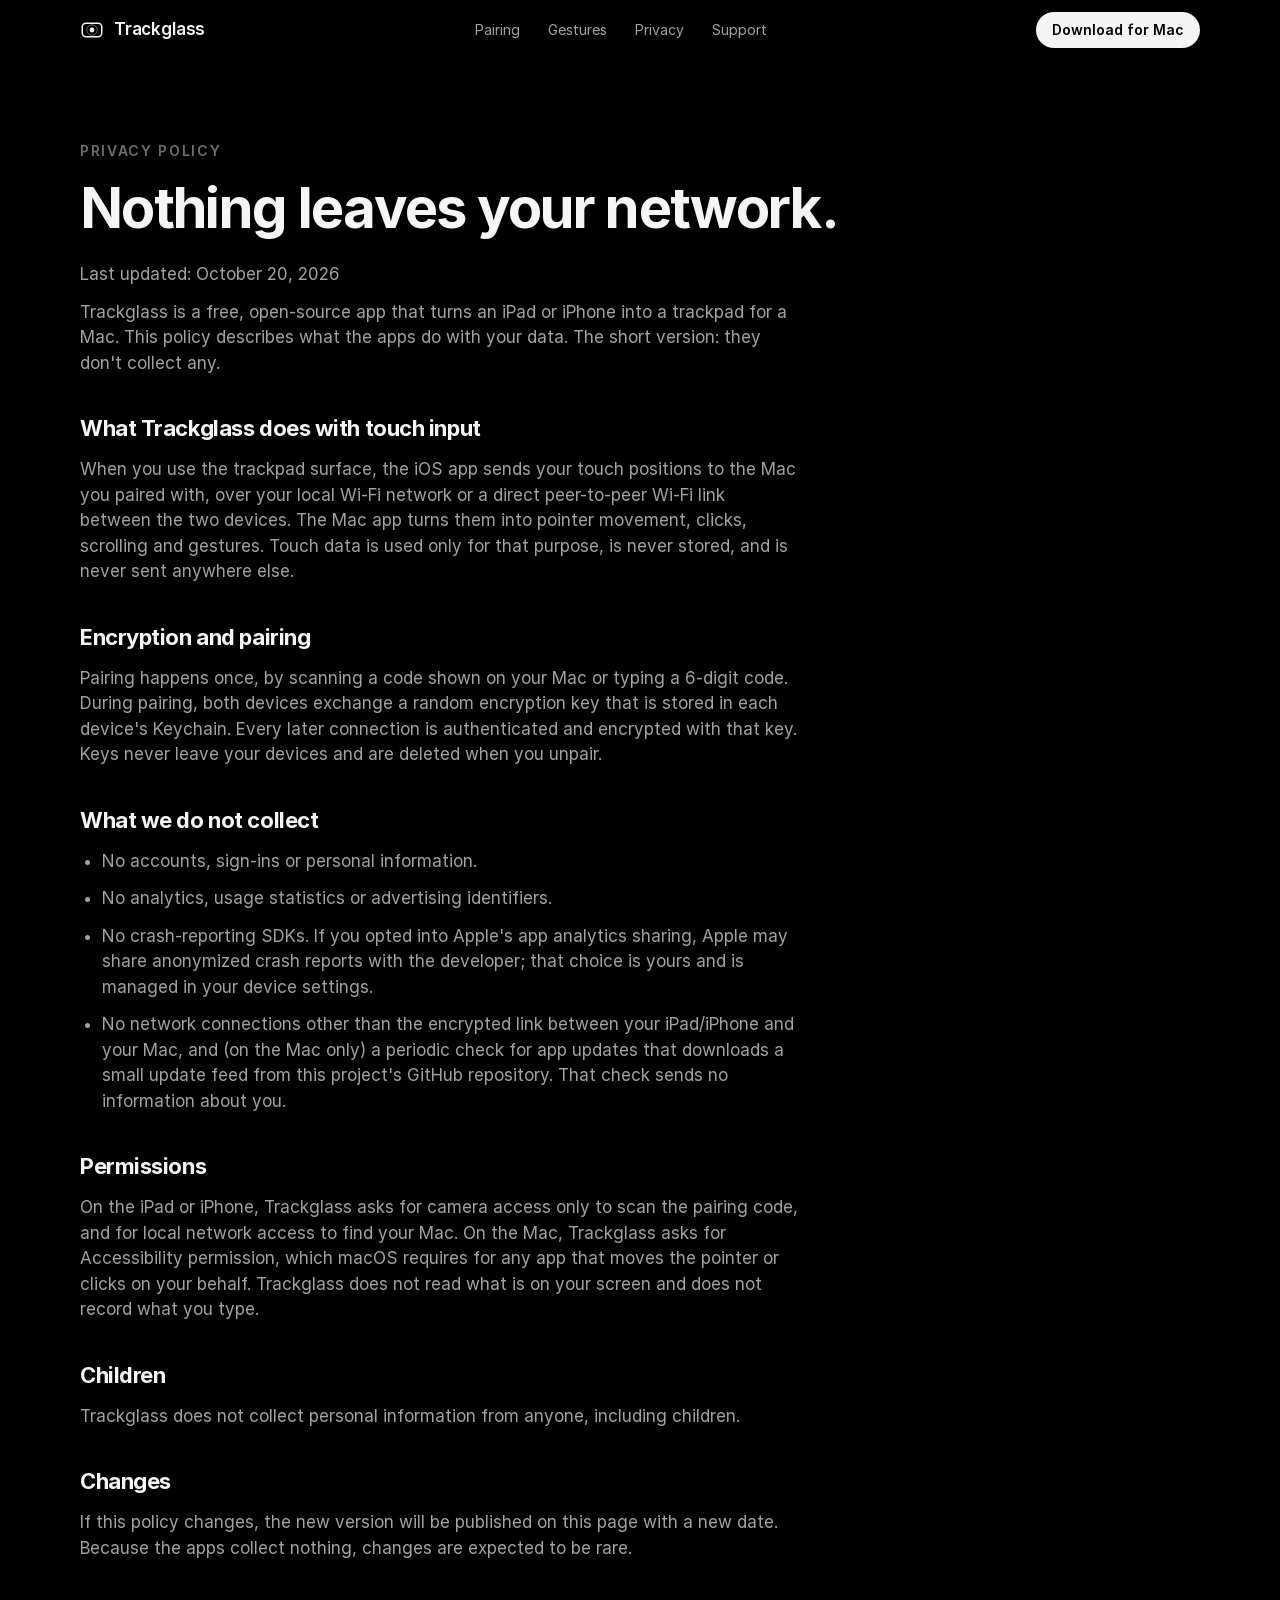
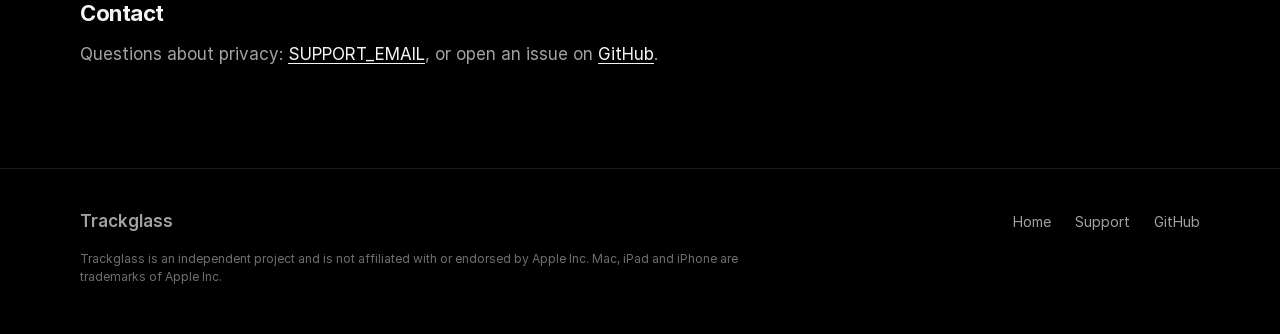
==== website/privacy.html @ 3d7cc8ff "website" ====
<!doctype html>
<html lang="en" data-repo="OWNER/trackglass">
<head>
  <meta charset="utf-8">
  <meta name="viewport" content="width=device-width, initial-scale=1, viewport-fit=cover">
  <title>Privacy — Trackglass</title>
  <meta name="description" content="Trackglass privacy policy: no accounts, no analytics, no cloud. Touch input goes only to the Mac you paired, encrypted, over your local network.">
  <meta name="theme-color" content="#000000">
  <link rel="icon" href="assets/favicon.svg" type="image/svg+xml">
  <link rel="stylesheet" href="styles.css">
</head>
<body>
<header class="nav is-solid" id="nav">
  <div class="nav__inner">
    <a class="brand" href="index.html" aria-label="Trackglass home">
      <svg class="brand__mark" viewBox="0 0 32 32" aria-hidden="true"><rect x="3" y="7" width="26" height="18" rx="5" fill="none" stroke="currentColor" stroke-width="2"/><circle cx="16" cy="16" r="3.2" fill="currentColor"/><circle cx="16" cy="16" r="7" fill="none" stroke="currentColor" stroke-width="1.2" opacity=".45"/></svg>
      <span>Trackglass</span>
    </a>
    <nav class="nav__links" aria-label="Sections">
      <a href="index.html#pair">Pairing</a>
      <a href="index.html#gestures">Gestures</a>
      <a href="index.html#privacy">Privacy</a>
      <a href="support.html">Support</a>
    </nav>
    <a class="btn btn--small" href="https://github.com/OWNER/trackglass/releases/latest">Download for Mac</a>
  </div>
</header>

<main id="main" class="page">
  <div class="container">
    <p class="eyebrow">Privacy policy</p>
    <h1 class="headline">Nothing leaves your network.</h1>
    <div class="prose">
      <p>Last updated: <time datetime="2026-10-20">October 20, 2026</time></p>
      <p>Trackglass is a free, open-source app that turns an iPad or iPhone into a trackpad for a Mac. This policy describes what the apps do with your data. The short version: they don't collect any.</p>

      <h2>What Trackglass does with touch input</h2>
      <p>When you use the trackpad surface, the iOS app sends your touch positions to the Mac you paired with, over your local Wi‑Fi network or a direct peer-to-peer Wi‑Fi link between the two devices. The Mac app turns them into pointer movement, clicks, scrolling and gestures. Touch data is used only for that purpose, is never stored, and is never sent anywhere else.</p>

      <h2>Encryption and pairing</h2>
      <p>Pairing happens once, by scanning a code shown on your Mac or typing a 6-digit code. During pairing, both devices exchange a random encryption key that is stored in each device's Keychain. Every later connection is authenticated and encrypted with that key. Keys never leave your devices and are deleted when you unpair.</p>

      <h2>What we do not collect</h2>
      <ul>
        <li>No accounts, sign-ins or personal information.</li>
        <li>No analytics, usage statistics or advertising identifiers.</li>
        <li>No crash-reporting SDKs. If you opted into Apple's app analytics sharing, Apple may share anonymized crash reports with the developer; that choice is yours and is managed in your device settings.</li>
        <li>No network connections other than the encrypted link between your iPad/iPhone and your Mac, and (on the Mac only) a periodic check for app updates that downloads a small update feed from this project's GitHub repository. That check sends no information about you.</li>
      </ul>

      <h2>Permissions</h2>
      <p>On the iPad or iPhone, Trackglass asks for camera access only to scan the pairing code, and for local network access to find your Mac. On the Mac, Trackglass asks for Accessibility permission, which macOS requires for any app that moves the pointer or clicks on your behalf. Trackglass does not read what is on your screen and does not record what you type.</p>

      <h2>Children</h2>
      <p>Trackglass does not collect personal information from anyone, including children.</p>

      <h2>Changes</h2>
      <p>If this policy changes, the new version will be published on this page with a new date. Because the apps collect nothing, changes are expected to be rare.</p>

      <h2>Contact</h2>
      <p>Questions about privacy: <a href="mailto:SUPPORT_EMAIL">SUPPORT_EMAIL</a>, or open an issue on <a href="https://github.com/OWNER/trackglass/issues">GitHub</a>.</p>
    </div>
  </div>
</main>

<footer class="footer">
  <div class="container footer__inner">
    <div class="footer__brand"><span>Trackglass</span></div>
    <nav class="footer__links" aria-label="Footer">
      <a href="index.html">Home</a>
      <a href="support.html">Support</a>
      <a href="https://github.com/OWNER/trackglass">GitHub</a>
    </nav>
    <p class="footer__legal">Trackglass is an independent project and is not affiliated with or endorsed by Apple Inc. Mac, iPad and iPhone are trademarks of Apple Inc.</p>
  </div>
</footer>
<script src="main.js" defer></script>
</body>
</html>
---- website/styles.css ----
/* ==========================================================================
   Trackglass — site styles
   Self-contained: no external requests. Fonts are self-hosted (Inter, OFL).
   ========================================================================== */

@font-face { font-family: "Inter"; font-weight: 400; font-style: normal; font-display: swap; src: url("assets/fonts/Inter-Regular.woff2") format("woff2"); }
@font-face { font-family: "Inter"; font-weight: 500; font-style: normal; font-display: swap; src: url("assets/fonts/Inter-Medium.woff2") format("woff2"); }
@font-face { font-family: "Inter"; font-weight: 600; font-style: normal; font-display: swap; src: url("assets/fonts/Inter-SemiBold.woff2") format("woff2"); }
@font-face { font-family: "Inter"; font-weight: 700; font-style: normal; font-display: swap; src: url("assets/fonts/Inter-Bold.woff2") format("woff2"); }

:root {
  --bg: #000;
  --bg-2: #0a0a0d;
  --bg-3: #121216;
  --fg: #f5f5f7;
  --fg-2: #a1a1a6;
  --fg-3: #6e6e73;
  --line: rgba(255,255,255,.1);
  --accent-a: #8fd3ff;
  --accent-b: #c3a6ff;
  --accent: linear-gradient(135deg, var(--accent-a), var(--accent-b));
  --glow: rgba(143,211,255,.35);
  --font: "Inter", -apple-system, BlinkMacSystemFont, "SF Pro Display", "SF Pro Text", "Helvetica Neue", Helvetica, Arial, sans-serif;
  --ease: cubic-bezier(.22,.61,.36,1);
  --ease-io: cubic-bezier(.65,0,.35,1);
  --container: 1120px;
  --radius: 22px;
}

*, *::before, *::after { box-sizing: border-box; }
html { scroll-behavior: smooth; scroll-padding-top: 72px; -webkit-text-size-adjust: 100%; }
body {
  margin: 0; background: var(--bg); color: var(--fg);
  font-family: var(--font); font-size: 17px; line-height: 1.5;
  -webkit-font-smoothing: antialiased; -moz-osx-font-smoothing: grayscale;
  overflow-x: hidden;
}
h1, h2, h3, p, ul, ol { margin: 0; }
ul, ol { padding: 0; list-style: none; }
a { color: inherit; text-decoration: none; }
button { font: inherit; color: inherit; background: none; border: 0; cursor: pointer; }
svg { display: block; }
::selection { background: rgba(143,211,255,.35); }

.skip { position: absolute; left: -9999px; top: 8px; padding: 8px 12px; background: var(--fg); color: #000; border-radius: 8px; z-index: 100; }
.skip:focus { left: 8px; }

.container { width: min(var(--container), calc(100% - 48px)); margin-inline: auto; }

/* ----- Type ----- */
.eyebrow { font-size: 14px; font-weight: 600; letter-spacing: .12em; text-transform: uppercase; color: var(--fg-3); margin-bottom: 18px; }
.display { font-size: clamp(42px, 7.4vw, 96px); line-height: 1.02; letter-spacing: -.035em; font-weight: 700; }
.display--small { font-size: clamp(34px, 5.4vw, 68px); }
.display .line { display: block; }
.line--accent { background: var(--accent); -webkit-background-clip: text; background-clip: text; color: transparent; }
.headline { font-size: clamp(32px, 4.6vw, 56px); line-height: 1.06; letter-spacing: -.03em; font-weight: 700; }
.lede { font-size: clamp(18px, 1.6vw, 21px); line-height: 1.5; color: var(--fg-2); max-width: 640px; margin-top: 22px; }
.lede--narrow { max-width: 560px; }
.fineprint { font-size: 13px; color: var(--fg-3); margin-top: 16px; }
em { font-style: normal; color: var(--fg); }

/* ----- Buttons ----- */
.btn {
  display: inline-flex; align-items: center; gap: 9px; height: 48px; padding: 0 22px; border-radius: 999px;
  font-weight: 600; font-size: 16px; white-space: nowrap;
  transition: transform .25s var(--ease), background .25s var(--ease), box-shadow .25s var(--ease), color .25s;
}
.btn svg { width: 18px; height: 18px; }
.btn:active { transform: scale(.97); }
.btn--primary { background: var(--fg); color: #000; box-shadow: 0 0 0 0 var(--glow); }
.btn--primary:hover { box-shadow: 0 0 36px 2px var(--glow); }
.btn--ghost { color: var(--fg); background: rgba(255,255,255,.07); border: 1px solid rgba(255,255,255,.12); backdrop-filter: blur(8px); }
.btn--ghost:hover { background: rgba(255,255,255,.12); }
.btn--small { height: 36px; padding: 0 16px; font-size: 14px; background: var(--fg); color: #000; }
.btn--small:hover { box-shadow: 0 0 24px 0 var(--glow); }
.cta { display: flex; flex-wrap: wrap; gap: 12px; margin-top: 34px; }
.cta--center { justify-content: center; }

/* ----- Nav ----- */
.nav { position: fixed; inset: 0 0 auto 0; z-index: 50; height: 60px; transition: background .4s, border-color .4s; border-bottom: 1px solid transparent; }
.nav.is-solid { background: rgba(0,0,0,.6); backdrop-filter: saturate(160%) blur(18px); -webkit-backdrop-filter: saturate(160%) blur(18px); border-color: var(--line); }
.nav__inner { height: 100%; width: min(var(--container), calc(100% - 40px)); margin-inline: auto; display: flex; align-items: center; justify-content: space-between; gap: 24px; }
.brand { display: inline-flex; align-items: center; gap: 10px; font-weight: 600; font-size: 17px; letter-spacing: -.01em; }
.brand__mark { width: 24px; height: 24px; }
.nav__links { display: flex; gap: 28px; font-size: 14px; color: var(--fg-2); }
.nav__links a { position: relative; transition: color .2s; }
.nav__links a:hover { color: var(--fg); }

/* ----- Reveal on scroll ----- */
.reveal { opacity: 0; transform: translateY(22px); transition: opacity .9s var(--ease) var(--d, 0s), transform .9s var(--ease) var(--d, 0s); }
.reveal.in { opacity: 1; transform: none; }

/* ==========================================================================
   HERO
   ========================================================================== */
.hero { position: relative; padding: 148px 0 40px; overflow: hidden; }
.hero__glow {
  position: absolute; left: 50%; top: -340px; width: 1200px; height: 820px; transform: translateX(-50%); will-change: transform;
  background: radial-gradient(closest-side, rgba(143,211,255,.22), rgba(195,166,255,.1) 45%, transparent 72%);
  filter: blur(20px); pointer-events: none;
}
.hero__copy { position: relative; text-align: center; display: flex; flex-direction: column; align-items: center; }
.hero__copy .lede { margin-inline: auto; }
.hero .cta { justify-content: center; }

.scene-wrap { position: relative; width: min(1100px, calc(100% - 24px)); margin: 56px auto 0; }

/* Stage: fixed design coordinates, scaled by JS */
.stage-wrap { position: relative; width: 100%; aspect-ratio: var(--w) / var(--h); }
.stage { position: absolute; left: 0; top: 0; width: 1100px; height: calc(var(--h) * 1px); transform-origin: 0 0; transform: translateX(var(--ox, 0px)) scale(var(--s, 1)); }
.pair-stage { width: 760px; }

/* ----- Display (desktop Mac) ----- */
.monitor { position: absolute; left: 190px; top: 0; width: 720px; }
.monitor__screen {
  position: relative; width: 720px; height: 450px; padding: 12px; border-radius: 20px;
  background: linear-gradient(180deg, #1c1c20, #0b0b0d);
  box-shadow: 0 0 0 1px rgba(255,255,255,.08), 0 40px 80px -30px rgba(0,0,0,.9), 0 0 120px -40px var(--glow);
}
.monitor__neck { width: 84px; height: 92px; margin: 0 auto; background: linear-gradient(90deg, #141416, #2c2c31 45%, #1a1a1e 60%, #0f0f11); }
.monitor__foot { width: 330px; height: 14px; margin: 0 auto; border-radius: 0 0 10px 10px; background: linear-gradient(180deg, #2b2b30, #151518); box-shadow: 0 10px 30px -10px rgba(0,0,0,.8); }

.desk {
  position: relative; width: 100%; height: 100%; overflow: hidden; border-radius: 10px;
  background:
    radial-gradient(120% 90% at 20% 10%, #243b63 0%, transparent 55%),
    radial-gradient(90% 80% at 85% 90%, #4a2d6b 0%, transparent 55%),
    linear-gradient(160deg, #0f1422, #1b1430 60%, #0c0f1a);
}
.desk--plain {
  background:
    radial-gradient(100% 80% at 30% 0%, #1d2a44 0%, transparent 60%),
    linear-gradient(160deg, #0c1120, #16122a 70%, #0b0d16);
}
.space { position: absolute; inset: 0; transform: translateX(var(--shift, 0px)); transition: transform .6s var(--ease-io); }
.space--b { --shift: 100%; }
.desk.is-space-b .space--a { --shift: -100%; }
.desk.is-space-b .space--b { --shift: 0%; }

.menubar { position: absolute; inset: 0 0 auto 0; height: 22px; display: flex; align-items: center; gap: 10px; padding: 0 12px; background: rgba(255,255,255,.08); backdrop-filter: blur(10px); font-size: 10px; color: rgba(255,255,255,.85); }
.menubar__dot { width: 10px; height: 10px; border-radius: 3px; background: rgba(255,255,255,.7); }
.menubar__t { font-weight: 600; }
.menubar__r { margin-left: auto; display: flex; align-items: center; gap: 6px; }
.tg-icon { width: 12px; height: 9px; border: 1.5px solid rgba(255,255,255,.75); border-radius: 3px; position: relative; display: block; }
.tg-icon::after { content: ""; position: absolute; left: 50%; top: 50%; width: 3px; height: 3px; margin: -1.5px; border-radius: 50%; background: rgba(255,255,255,.75); }
.tg-icon--on { border-color: var(--accent-a); }
.tg-icon--on::after { background: var(--accent-a); box-shadow: 0 0 6px var(--accent-a); }

.win { position: absolute; border-radius: 10px; background: #1e1e24; box-shadow: 0 20px 50px -20px rgba(0,0,0,.9), 0 0 0 1px rgba(255,255,255,.08); overflow: hidden; }
.win__bar { height: 26px; display: flex; align-items: center; gap: 6px; padding: 0 10px; background: #2a2a31; font-size: 10px; color: rgba(255,255,255,.75); }
.win__bar span { width: 8px; height: 8px; border-radius: 50%; background: rgba(255,255,255,.22); }
.win__bar b { margin-left: 8px; font-weight: 600; }
.win--photos { left: 36px; top: 46px; width: 400px; height: 330px; }
.win__body { position: absolute; inset: 26px 0 0 0; overflow: hidden; }
.grid { display: grid; grid-template-columns: repeat(4, 1fr); gap: 8px; padding: 10px; transform: translateY(var(--scroll, 0px)) scale(var(--zoom, 1)); transform-origin: 50% 35%; will-change: transform; }
.grid i { display: block; aspect-ratio: 1; border-radius: 6px; }
.win--small { left: 470px; top: 120px; width: 200px; height: 200px; }
.win__lines { padding: 14px 12px; display: grid; gap: 9px; }
.win__lines i { display: block; height: 7px; border-radius: 4px; background: rgba(255,255,255,.14); }
.win__btn { position: absolute; left: 12px; bottom: 14px; height: 28px; padding: 0 14px; border-radius: 7px; background: rgba(255,255,255,.12); color: #fff; font-size: 11px; font-weight: 600; transition: background .15s, transform .15s; pointer-events: none; }
.win__btn.is-hot { background: rgba(143,211,255,.5); }
.win__btn.is-pressed { transform: scale(.94); background: var(--accent-a); color: #000; }
.win--mail { left: 90px; top: 60px; width: 520px; height: 300px; }
.mail { padding: 8px 10px; display: grid; gap: 7px; }
.mail__row { display: grid; grid-template-columns: 22px 1fr; grid-template-rows: auto auto; column-gap: 10px; row-gap: 5px; padding: 6px 8px; border-radius: 8px; background: rgba(255,255,255,.05); }
.mail__row i { grid-row: 1 / span 2; width: 22px; height: 22px; border-radius: 50%; background: linear-gradient(135deg, #5b7bd5, #9b6fe0); }
.mail__row b { height: 8px; border-radius: 4px; background: rgba(255,255,255,.35); }
.mail__row s { height: 7px; border-radius: 4px; background: rgba(255,255,255,.12); }

.pointer { position: absolute; left: 0; top: 0; width: 20px; height: 20px; transform: translate(var(--px, 300px), var(--py, 200px)) scale(var(--ps, 1)); transform-origin: 5px 3px; filter: drop-shadow(0 1px 2px rgba(0,0,0,.6)); will-change: transform; transition: transform .08s linear; }
.pointer.is-down { --ps: .86; }

/* ----- iPad ----- */
.ipad-perspective { position: absolute; left: 360px; top: 586px; width: 380px; height: 270px; perspective: 1400px; perspective-origin: 50% 0; }
.ipad {
  position: absolute; inset: 0; border-radius: 26px; padding: 14px;
  background: linear-gradient(180deg, #2e2e33, #141417);
  box-shadow: 0 0 0 1px rgba(255,255,255,.12), inset 0 1px 0 rgba(255,255,255,.12);
  transform-origin: 50% 0; transform: rotateX(58deg);
  transform-style: preserve-3d;
}
.ipad-shadow { position: absolute; left: 6%; right: 6%; top: 86%; height: 120px; background: radial-gradient(50% 50% at 50% 30%, rgba(0,0,0,.75), transparent 70%); filter: blur(10px); z-index: -1; }
.ipad__glass {
  position: relative; width: 100%; height: 100%; border-radius: 16px; overflow: hidden; cursor: none;
  background: var(--glass-bg, #000);
  box-shadow: inset 0 0 0 1px rgba(255,255,255,.06);
}
.ipad__glass > * { pointer-events: none; }
.ipad__glass::after { content: ""; position: absolute; inset: 0; background: linear-gradient(115deg, rgba(255,255,255,.05), transparent 40%, transparent 70%, rgba(255,255,255,.03)); }

.halo {
  position: absolute; left: 0; top: 0; width: 136px; height: 136px; margin: -68px 0 0 -68px; border-radius: 50%;
  background: radial-gradient(circle, var(--halo-c, rgba(200,228,255,.95)) 0%, var(--halo-c2, rgba(160,200,255,.32)) 32%, transparent 68%);
  opacity: 0; transform: translate3d(var(--x, 0px), var(--y, 0px), 0) scale(var(--sc, 1));
  transition: opacity .25s var(--ease);
  will-change: transform, opacity;
}
.halo.is-on { opacity: 1; }
.ripple { position: absolute; left: 0; top: 0; width: 60px; height: 60px; margin: -30px 0 0 -30px; border-radius: 50%; border: 2px solid var(--halo-ring, rgba(200,225,255,.8)); opacity: 0; transform: translate3d(var(--x, 0px), var(--y, 0px), 0) scale(.3); }
.ripple.go { animation: ripple .55s var(--ease) forwards; }
@keyframes ripple { 0% { opacity: .9; transform: translate3d(var(--x), var(--y), 0) scale(.3); } 100% { opacity: 0; transform: translate3d(var(--x), var(--y), 0) scale(2.2); } }

.pill {
  position: absolute; top: 14px; left: 50%; transform: translateX(-50%); height: 26px; padding: 0 12px 0 10px; border-radius: 999px;
  display: inline-flex; align-items: center; gap: 7px; font-size: 11px; font-weight: 600; color: var(--pill-fg, rgba(255,255,255,.85));
  background: var(--pill-bg, rgba(255,255,255,.1)); backdrop-filter: blur(8px); white-space: nowrap;
}
.pill i { width: 7px; height: 7px; border-radius: 50%; background: #5de69a; box-shadow: 0 0 8px #5de69a; }

.hint { position: absolute; right: 24px; bottom: 26px; font-size: 13px; color: var(--fg-3); display: flex; align-items: center; gap: 8px; transition: opacity .4s; }
.hint__k { font-weight: 600; color: var(--fg-2); padding: 3px 8px; border: 1px solid var(--line); border-radius: 6px; font-size: 11px; letter-spacing: .04em; text-transform: uppercase; }
.hint.is-hidden { opacity: 0; }

.caption { display: flex; align-items: center; justify-content: center; gap: 16px; margin-top: 4px; min-height: 28px; }
.caption__label { font-size: 15px; font-weight: 600; color: var(--fg-2); min-width: 120px; text-align: right; }
.caption__steps { display: flex; gap: 6px; }
.caption__steps i { width: 22px; height: 3px; border-radius: 2px; background: rgba(255,255,255,.14); transition: background .3s; }
.caption__steps i.is-on { background: var(--fg); }

/* Glass themes (shared by hero, pairing, theme stage) */
.ipad__glass[data-theme="glass-black"] { --glass-bg: #000; }
.ipad__glass[data-theme="glass-white"] { --glass-bg: #f2f2f7; --halo-c: rgba(80,110,160,.35); --halo-c2: rgba(80,110,160,.12); --halo-ring: rgba(60,80,120,.6); --pill-fg: #3a3a3c; --pill-bg: rgba(0,0,0,.07); }
.ipad__glass[data-theme="aluminum"] {
  --glass-bg: linear-gradient(180deg, #d9d9de, #bfbfc4 55%, #d4d4d9);
  --halo-c: rgba(0,0,0,.2); --halo-c2: rgba(0,0,0,.06); --halo-ring: rgba(0,0,0,.35); --pill-fg: #2c2c2e; --pill-bg: rgba(0,0,0,.08);
}
.ipad__glass[data-theme="aluminum"]::before { content: ""; position: absolute; inset: 0; opacity: .07; background-image: url("data:image/svg+xml;utf8,<svg xmlns='http://www.w3.org/2000/svg' width='120' height='120'><filter id='n'><feTurbulence type='fractalNoise' baseFrequency='.9' numOctaves='2' stitchTiles='stitch'/></filter><rect width='120' height='120' filter='url(%23n)'/></svg>"); }
.ipad__glass[data-theme="grid"] { --glass-bg: #000; }
.ipad__glass[data-theme="grid"]::before { content: ""; position: absolute; inset: 0; background-image: radial-gradient(rgba(255,255,255,.14) 1.2px, transparent 1.6px); background-size: 28px 28px; background-position: 14px 14px; }
.ipad__glass[data-theme="custom"] { --glass-bg: radial-gradient(120% 100% at 100% 0%, #1b2a4a, #0b0b12 60%); --halo-c: rgba(255,160,120,.6); --halo-c2: rgba(255,160,120,.2); --halo-ring: rgba(255,180,140,.9); }

/* ==========================================================================
   PAIRING (scroll story)
   ========================================================================== */
.pair { position: relative; height: 300vh; margin-top: 60px; }
.pair__sticky { position: sticky; top: 0; height: 100vh; display: flex; align-items: center; overflow: hidden; }
.pair__grid { display: grid; grid-template-columns: 0.9fr 1.1fr; gap: 48px; align-items: center; }
.steps { margin-top: 34px; display: grid; gap: 22px; }
.step { display: grid; grid-template-columns: 36px 1fr; gap: 14px; opacity: .32; transition: opacity .5s var(--ease), transform .5s var(--ease); transform: translateX(-6px); }
.step.is-active { opacity: 1; transform: none; }
.step__n { width: 30px; height: 30px; border-radius: 50%; display: grid; place-items: center; font-size: 13px; font-weight: 700; border: 1px solid var(--line); color: var(--fg-2); transition: background .4s, color .4s, border-color .4s; }
.step.is-active .step__n { background: var(--fg); color: #000; border-color: var(--fg); }
.step h3 { font-size: 20px; font-weight: 600; letter-spacing: -.01em; }
.step p { color: var(--fg-2); margin-top: 6px; font-size: 16px; }
.pair__progress { margin-top: 36px; height: 3px; width: 160px; border-radius: 2px; background: rgba(255,255,255,.12); overflow: hidden; }
.pair__progress i { display: block; height: 100%; width: 0%; background: var(--accent); transition: width .15s linear; }

.pair__scene .stage-wrap { width: 100%; }
.monitor--pair { left: 20px; top: 20px; width: 520px; }
.monitor--pair .monitor__screen { width: 520px; height: 330px; padding: 10px; border-radius: 16px; }
.monitor--pair .monitor__neck { width: 70px; height: 72px; }
.monitor--pair .monitor__foot { width: 240px; }

.pairwin {
  position: absolute; left: 50%; top: 56%; transform: translate(-50%, -50%); width: 230px; padding: 16px 16px 14px; border-radius: 12px;
  background: rgba(30,30,36,.92); box-shadow: 0 30px 60px -20px rgba(0,0,0,.9), 0 0 0 1px rgba(255,255,255,.08); text-align: center;
  transition: opacity .4s var(--ease), transform .5s var(--ease);
}
.pairwin__title { font-size: 12px; font-weight: 600; color: rgba(255,255,255,.9); margin-bottom: 10px; }
.qr { width: 132px; height: 132px; margin: 0 auto; background: #fff; border-radius: 8px; padding: 8px; }
.qr svg { width: 100%; height: 100%; }
.pairwin__sub { font-size: 9.5px; line-height: 1.4; color: rgba(255,255,255,.7); margin-top: 10px; }
.pairwin__sub span { color: rgba(255,255,255,.45); }
.pairwin__sub b { color: rgba(255,255,255,.8); letter-spacing: .08em; }
.pairwin__done { position: absolute; inset: 0; display: flex; align-items: center; justify-content: center; gap: 8px; border-radius: 12px; background: #1e1e24; font-size: 12px; font-weight: 600; color: #5de69a; opacity: 0; transition: opacity .4s var(--ease); }
.pairwin__done svg { width: 18px; height: 18px; }
.pair-stage.is-step-2 .pairwin__done { opacity: 1; }
.pair-stage.is-step-2 .pairwin { animation: fadeAway 2.6s var(--ease) forwards; }
@keyframes fadeAway { 0%, 55% { opacity: 1; transform: translate(-50%, -50%) scale(1); } 100% { opacity: 0; transform: translate(-50%, -50%) scale(.96); } }
.pair-stage .pointer { opacity: 0; transition: opacity .4s; }
.pair-stage.is-step-2 .pointer { opacity: 1; animation: driftP 5s ease-in-out infinite alternate; }
@keyframes driftP { 0% { transform: translate(180px, 150px); } 100% { transform: translate(330px, 210px); } }

.beam {
  position: absolute; left: 400px; top: 330px; width: 200px; height: 6px; transform-origin: 0 50%; transform: rotate(34deg);
  background: linear-gradient(90deg, rgba(143,211,255,0), rgba(143,211,255,.9), rgba(195,166,255,0)); filter: blur(1.5px);
  opacity: 0; transition: opacity .6s var(--ease);
}
.beam::after { content: ""; position: absolute; inset: -14px 0; background: linear-gradient(90deg, transparent, rgba(143,211,255,.35), transparent); filter: blur(12px); }
.pair-stage.is-step-2 .beam { opacity: 1; animation: beamPulse 2.4s ease-in-out infinite; }
@keyframes beamPulse { 0%, 100% { opacity: .55; } 50% { opacity: 1; } }

.ipad-perspective--pair { left: 400px; top: 320px; width: 330px; height: 236px; perspective: 1200px; perspective-origin: 50% 20%; }
.ipad--pair { border-radius: 22px; padding: 12px; transform-origin: 50% 100%; transform: rotateX(58deg) rotateY(0deg); transition: transform .9s var(--ease-io); }
.pair-stage.is-step-1 .ipad--pair { transform: rotateX(12deg) rotateY(-22deg) translateY(-40px); }
.pair-stage.is-step-2 .ipad--pair { transform: rotateX(58deg) rotateY(0deg); }
.ipad__glass--camera { background: #000; }
.cam { position: absolute; inset: 0; display: grid; place-items: center; opacity: 0; transition: opacity .5s var(--ease); }
.pair-stage.is-step-1 .cam { opacity: 1; }
.cam__qr { width: 92px; height: 92px; padding: 6px; background: #fff; border-radius: 6px; transform: scale(.7) rotate(-6deg); filter: blur(4px); transition: transform .9s var(--ease), filter .9s var(--ease); }
.cam__qr svg { width: 100%; height: 100%; }
.pair-stage.is-step-1.is-locked .cam__qr { transform: scale(1) rotate(0deg); filter: blur(0); }
.cam__frame { position: absolute; width: 140px; height: 140px; }
.cam__frame i { position: absolute; width: 22px; height: 22px; border: 2.5px solid #fff; border-radius: 3px; opacity: .9; transition: transform .6s var(--ease); }
.cam__frame i:nth-child(1) { left: 0; top: 0; border-right: 0; border-bottom: 0; transform: translate(-16px, -16px); }
.cam__frame i:nth-child(2) { right: 0; top: 0; border-left: 0; border-bottom: 0; transform: translate(16px, -16px); }
.cam__frame i:nth-child(3) { left: 0; bottom: 0; border-right: 0; border-top: 0; transform: translate(-16px, 16px); }
.cam__frame i:nth-child(4) { right: 0; bottom: 0; border-left: 0; border-top: 0; transform: translate(16px, 16px); }
.pair-stage.is-step-1.is-locked .cam__frame i { transform: translate(0, 0); border-color: #5de69a; }
.cam__scan { position: absolute; width: 140px; height: 2px; background: linear-gradient(90deg, transparent, rgba(143,211,255,.9), transparent); opacity: 0; }
.pair-stage.is-step-1:not(.is-locked) .cam__scan { opacity: 1; animation: scan 1.4s ease-in-out infinite; }
@keyframes scan { 0% { transform: translateY(-62px); } 50% { transform: translateY(62px); } 100% { transform: translateY(-62px); } }
.halo--static { --x: 160px; --y: 120px; }
.pair-stage.is-step-2 .cam { opacity: 0; }
.pair-stage.is-step-2 .halo--static { opacity: 1; animation: drift 5s ease-in-out infinite alternate; }
@keyframes drift { 0% { transform: translate3d(120px, 90px, 0); } 100% { transform: translate3d(200px, 140px, 0); } }
.pill--pair { opacity: 0; transition: opacity .4s var(--ease) .3s; }
.pair-stage.is-step-2 .pill--pair { opacity: 1; }

/* ==========================================================================
   SECTIONS
   ========================================================================== */
.section { padding: 150px 0; }
.section--split { padding: 120px 0; }
.split { display: grid; grid-template-columns: 1fr 1fr; gap: 64px; align-items: center; }
.split--reverse .split__text { order: 2; }
.split--reverse .split__visual { order: 1; }
.split__visual { border-radius: var(--radius); background: var(--bg-2); border: 1px solid var(--line); padding: 28px; }
.split__visual svg { width: 100%; height: auto; }

/* Gesture cards */
.cards { margin-top: 56px; display: grid; grid-template-columns: repeat(4, 1fr); gap: 16px; }
.card { background: var(--bg-2); border: 1px solid var(--line); border-radius: var(--radius); padding: 18px 18px 22px; transition: transform .4s var(--ease), border-color .4s, background .4s; }
.card:hover { transform: translateY(-4px); border-color: rgba(255,255,255,.18); background: var(--bg-3); }
.card h3 { font-size: 17px; font-weight: 600; letter-spacing: -.01em; margin-top: 18px; }
.card p { font-size: 14px; color: var(--fg-2); margin-top: 6px; line-height: 1.45; }
.pad { position: relative; aspect-ratio: 4 / 3; border-radius: 14px; background: #000; box-shadow: inset 0 0 0 1px rgba(255,255,255,.08); overflow: hidden; }
.pad i { position: absolute; left: 50%; top: 50%; width: 36px; height: 36px; margin: -18px 0 0 -18px; border-radius: 50%; background: radial-gradient(circle, rgba(170,205,255,.9), rgba(170,205,255,.25) 50%, transparent 72%); }

.g-tap i { animation: tap 2.4s infinite; }
@keyframes tap { 0%, 55% { opacity: 0; transform: scale(.4); } 60% { opacity: 1; transform: scale(1); } 72% { opacity: 1; transform: scale(.85); } 80%, 100% { opacity: 0; transform: scale(1.6); } }
.g-tap2 i:nth-child(1) { margin-left: -38px; animation: tap 2.4s infinite .1s; }
.g-tap2 i:nth-child(2) { margin-left: 2px; animation: tap 2.4s infinite; }
.g-scroll i:nth-child(1) { margin-left: -36px; animation: scrollY 2.6s var(--ease-io) infinite; }
.g-scroll i:nth-child(2) { margin-left: 0px; animation: scrollY 2.6s var(--ease-io) infinite; }
@keyframes scrollY { 0% { transform: translateY(26px); opacity: 0; } 10% { opacity: 1; } 60% { transform: translateY(-26px); opacity: 1; } 75%, 100% { transform: translateY(-30px); opacity: 0; } }
.g-pinch i:nth-child(1) { animation: pinchA 2.8s var(--ease-io) infinite; }
.g-pinch i:nth-child(2) { animation: pinchB 2.8s var(--ease-io) infinite; }
@keyframes pinchA { 0%, 10% { transform: translate(-14px, 10px); } 55%, 70% { transform: translate(-44px, 26px); } 100% { transform: translate(-14px, 10px); } }
@keyframes pinchB { 0%, 10% { transform: translate(14px, -10px); } 55%, 70% { transform: translate(44px, -26px); } 100% { transform: translate(14px, -10px); } }
.g-rotate i:nth-child(1) { animation: orbitA 3.2s var(--ease-io) infinite; }
.g-rotate i:nth-child(2) { animation: orbitB 3.2s var(--ease-io) infinite; }
@keyframes orbitA { 0% { transform: rotate(0deg) translateX(34px); } 60%, 100% { transform: rotate(140deg) translateX(34px); } }
@keyframes orbitB { 0% { transform: rotate(180deg) translateX(34px); } 60%, 100% { transform: rotate(320deg) translateX(34px); } }
.g-swipe i { animation: swipeX 2.6s var(--ease-io) infinite; }
.g-swipe i:nth-child(1) { margin-left: -48px; } .g-swipe i:nth-child(3) { margin-left: 12px; }
@keyframes swipeX { 0% { transform: translateX(-44px); opacity: 0; } 12% { opacity: 1; } 60% { transform: translateX(44px); opacity: 1; } 75%, 100% { transform: translateX(50px); opacity: 0; } }
.g-mission i { animation: missionY 2.8s var(--ease-io) infinite; }
.g-mission i:nth-child(1) { margin-left: -60px; } .g-mission i:nth-child(2) { margin-left: -32px; } .g-mission i:nth-child(3) { margin-left: -4px; } .g-mission i:nth-child(4) { margin-left: 24px; }
@keyframes missionY { 0% { transform: translateY(34px); opacity: 0; } 12% { opacity: 1; } 60% { transform: translateY(-30px); opacity: 1; } 75%, 100% { transform: translateY(-36px); opacity: 0; } }
.g-force i { animation: force 3s infinite; }
@keyframes force { 0% { opacity: 0; transform: scale(.5); } 10% { opacity: 1; transform: scale(1); } 45% { transform: scale(1.25); } 50% { transform: scale(1.1); box-shadow: 0 0 0 0 rgba(170,205,255,.6); } 60% { transform: scale(1.7); box-shadow: 0 0 0 26px rgba(170,205,255,0); } 85%, 100% { opacity: 0; transform: scale(1.7); } }

/* Precision curve */
.control { margin-top: 30px; display: grid; grid-template-columns: auto 1fr auto; align-items: center; gap: 16px; max-width: 480px; }
.control label { font-size: 14px; color: var(--fg-2); }
.control output { font-size: 14px; color: var(--fg); min-width: 64px; text-align: right; font-variant-numeric: tabular-nums; }
input[type="range"] { -webkit-appearance: none; appearance: none; width: 100%; height: 4px; border-radius: 2px; background: rgba(255,255,255,.16); outline: none; }
input[type="range"]::-webkit-slider-thumb { -webkit-appearance: none; width: 22px; height: 22px; border-radius: 50%; background: #fff; box-shadow: 0 2px 10px rgba(0,0,0,.6); cursor: pointer; }
input[type="range"]::-moz-range-thumb { width: 22px; height: 22px; border: 0; border-radius: 50%; background: #fff; cursor: pointer; }
.curve__grid line { stroke: rgba(255,255,255,.08); stroke-width: 1; }
.curve__linear { fill: none; stroke: rgba(255,255,255,.22); stroke-width: 1.5; stroke-dasharray: 5 6; }
.curve__path { fill: none; stroke-width: 3.5; stroke-linecap: round; filter: drop-shadow(0 0 10px rgba(143,211,255,.5)); }
.curve__dot { fill: #fff; filter: drop-shadow(0 0 8px rgba(255,255,255,.8)); }
.curve__axis { fill: var(--fg-3); font-size: 12px; letter-spacing: .06em; text-transform: uppercase; }

/* Stats */
.section--stats { padding: 40px 0 150px; }
.stats { display: grid; grid-template-columns: repeat(4, 1fr); gap: 16px; }
.stat { padding: 30px 26px; border-radius: var(--radius); background: var(--bg-2); border: 1px solid var(--line); }
.stat b { display: block; font-size: 52px; line-height: 1; letter-spacing: -.04em; font-weight: 700; font-variant-numeric: tabular-nums; background: var(--accent); -webkit-background-clip: text; background-clip: text; color: transparent; }
.stat b small { font-size: 22px; letter-spacing: -.01em; margin-left: 4px; }
.stat span { display: block; margin-top: 10px; color: var(--fg-2); font-size: 15px; }
.stat b > span { display: inline; margin: 0; color: inherit; font-size: inherit; }

/* Privacy */
.section--privacy { padding-top: 0; }
.checks { margin-top: 26px; display: grid; gap: 12px; color: var(--fg-2); }
.checks li { display: flex; gap: 12px; align-items: center; }
.checks li::before { content: ""; width: 20px; height: 20px; border-radius: 50%; flex: none; background: var(--accent); mask: url("data:image/svg+xml;utf8,<svg xmlns='http://www.w3.org/2000/svg' viewBox='0 0 20 20'><path d='M5 10.5l3.5 3.5L15 7' fill='none' stroke='black' stroke-width='2.2' stroke-linecap='round' stroke-linejoin='round'/></svg>") center / 100% no-repeat, linear-gradient(#000, #000); mask-composite: exclude; -webkit-mask: url("data:image/svg+xml;utf8,<svg xmlns='http://www.w3.org/2000/svg' viewBox='0 0 20 20'><path d='M5 10.5l3.5 3.5L15 7' fill='none' stroke='black' stroke-width='2.2' stroke-linecap='round' stroke-linejoin='round'/></svg>") center / 100% no-repeat; }
.net__zone { fill: rgba(143,211,255,.04); stroke: rgba(143,211,255,.35); stroke-width: 1.5; stroke-dasharray: 6 8; }
.net__zoneLabel { fill: rgba(143,211,255,.7); font-size: 11px; font-weight: 700; letter-spacing: .16em; }
.net__device { fill: #1c1c21; stroke: rgba(255,255,255,.14); }
.net__screen { fill: #000; }
.net__halo { fill: rgba(160,200,255,.6); filter: blur(6px); animation: pulse 2.4s ease-in-out infinite; }
@keyframes pulse { 0%, 100% { opacity: .5; } 50% { opacity: 1; } }
.net__label { fill: var(--fg-2); font-size: 13px; font-weight: 600; }
.net__link { fill: none; stroke: rgba(255,255,255,.12); stroke-width: 3; }
.net__flow { fill: none; stroke: url(#linkGrad); stroke-width: 3; stroke-linecap: round; stroke-dasharray: 10 14; animation: flow 1.6s linear infinite; }
@keyframes flow { to { stroke-dashoffset: -48; } }
.net__lock circle { fill: #000; stroke: var(--accent-a); stroke-width: 1.5; }
.net__lock { color: var(--accent-a); }
.net__cloud path { fill: rgba(255,255,255,.06); stroke: rgba(255,255,255,.25); stroke-width: 1.5; }
.net__cloud .net__strike { fill: none; stroke: #ff6b6b; stroke-width: 2.5; stroke-linecap: round; }

/* Themes */
.themes { text-align: center; display: flex; flex-direction: column; align-items: center; }
.seg { margin-top: 32px; display: inline-flex; padding: 4px; gap: 2px; border-radius: 999px; background: rgba(255,255,255,.06); border: 1px solid var(--line); }
.seg button { height: 36px; padding: 0 16px; border-radius: 999px; font-size: 14px; font-weight: 500; color: var(--fg-2); transition: background .25s, color .25s; }
.seg button[aria-selected="true"] { background: var(--fg); color: #000; font-weight: 600; }
.theme-stage { margin-top: 40px; width: min(720px, 100%); }
.ipad--theme { position: relative; inset: auto; width: 100%; aspect-ratio: 4 / 3; transform: none; padding: 16px; border-radius: 30px; transform-origin: center; }
.ipad--theme .ipad__glass { cursor: default; transition: background .5s var(--ease); }
.halo--loop { opacity: .8; width: 150px; height: 150px; margin: -75px 0 0 -75px; transform: none; }
.halo--l1 { left: 28%; top: 40%; animation: loop1 7s ease-in-out infinite; }
.halo--l2 { left: 70%; top: 60%; animation: loop2 9s ease-in-out infinite; }
@keyframes loop1 { 0% { left: 28%; top: 40%; } 33% { left: 62%; top: 30%; } 66% { left: 50%; top: 66%; } 100% { left: 28%; top: 40%; } }
@keyframes loop2 { 0% { left: 70%; top: 60%; } 50% { left: 40%; top: 24%; } 100% { left: 70%; top: 60%; } }
.pill--theme { font-size: 13px; height: 30px; top: 18px; }

/* Download */
.download { padding: 160px 0 120px; text-align: center; position: relative; overflow: hidden; }
.download::before { content: ""; position: absolute; left: 50%; bottom: -380px; width: 1100px; height: 700px; transform: translateX(-50%); background: radial-gradient(closest-side, rgba(195,166,255,.18), rgba(143,211,255,.08) 50%, transparent 72%); filter: blur(24px); pointer-events: none; }
.download__inner { position: relative; display: flex; flex-direction: column; align-items: center; }
.gh { margin-top: 36px; display: inline-flex; align-items: center; gap: 10px; color: var(--fg-2); font-size: 15px; transition: color .2s; }
.gh:hover { color: var(--fg); }
.gh svg { width: 20px; height: 20px; }

/* Footer */
.footer { border-top: 1px solid var(--line); padding: 40px 0 48px; }
.footer__inner { display: grid; grid-template-columns: auto 1fr; gap: 16px 40px; align-items: center; }
.footer__brand { display: inline-flex; align-items: center; gap: 10px; font-weight: 600; color: var(--fg-2); }
.footer__links { display: flex; gap: 24px; justify-content: flex-end; font-size: 14px; color: var(--fg-2); }
.footer__links a:hover { color: var(--fg); }
.footer__legal { grid-column: 1 / -1; font-size: 12px; color: var(--fg-3); max-width: 720px; }

/* Secondary pages */
.page { padding: 140px 0 100px; }
.page .prose { max-width: 720px; margin-top: 24px; color: var(--fg-2); }
.page .prose h2 { font-size: 22px; letter-spacing: -.02em; color: var(--fg); margin-top: 36px; }
.page .prose p, .page .prose li { margin-top: 12px; }
.page .prose ul { list-style: disc; padding-left: 22px; }
.page .prose ol { list-style: decimal; padding-left: 22px; }
.page .prose a { color: var(--fg); text-decoration: underline; text-underline-offset: 3px; }
.page .prose code { font-family: ui-monospace, SFMono-Regular, Menlo, monospace; font-size: .92em; background: rgba(255,255,255,.08); padding: 2px 6px; border-radius: 5px; }

/* ==========================================================================
   RESPONSIVE
   ========================================================================== */
@media (max-width: 1000px) {
  .nav__links { display: none; }
  .cards { grid-template-columns: repeat(2, 1fr); }
  .stats { grid-template-columns: repeat(2, 1fr); }
  .split { grid-template-columns: 1fr; gap: 36px; }
  .split--reverse .split__text { order: 1; }
  .split--reverse .split__visual { order: 2; }
  .pair { height: auto; margin-top: 20px; }
  .pair__sticky { position: relative; height: auto; display: block; padding: 90px 0 40px; }
  .pair__grid { grid-template-columns: 1fr; gap: 28px; }
  .pair__progress { display: none; }
  .step { opacity: 1; transform: none; }
  .section { padding: 110px 0; }
}
@media (max-width: 640px) {
  body { font-size: 16px; }
  .hero { padding-top: 120px; }
  .cards, .stats { grid-template-columns: 1fr; }
  .cta .btn { width: 100%; justify-content: center; }
  .caption__label { min-width: 0; }
  .hint { display: none; }
  .footer__inner { grid-template-columns: 1fr; }
  .footer__links { justify-content: flex-start; flex-wrap: wrap; gap: 14px 20px; }
  .seg { flex-wrap: wrap; justify-content: center; border-radius: 20px; }
  .section { padding: 90px 0; }
  .display--small br { display: none; }
}

/* Reduced motion */
@media (prefers-reduced-motion: reduce) {
  html { scroll-behavior: auto; }
  .reveal { opacity: 1; transform: none; transition: none; }
  .pad i, .halo--loop, .net__flow, .net__halo, .cam__scan, .beam { animation: none !important; }
  .pad i { opacity: 1; }
  .space, .ipad--pair, .pointer { transition: none; }
}
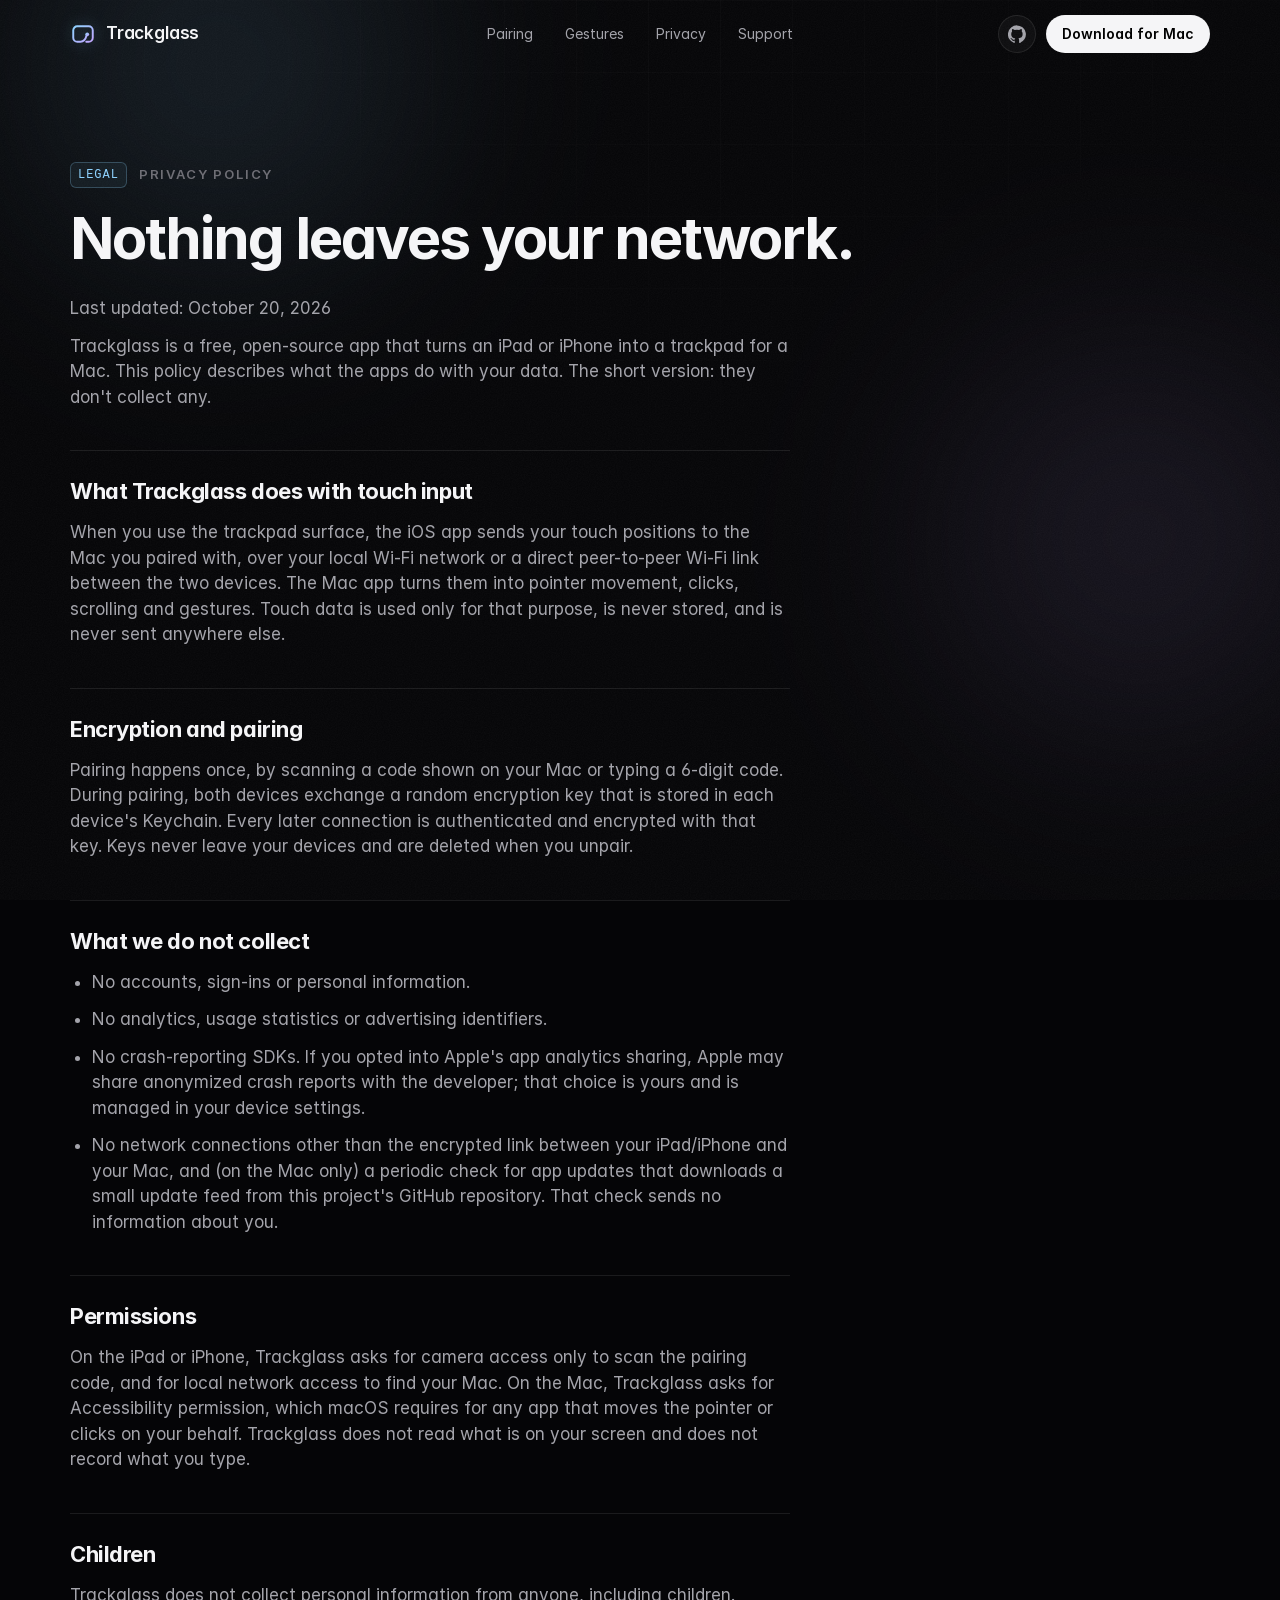
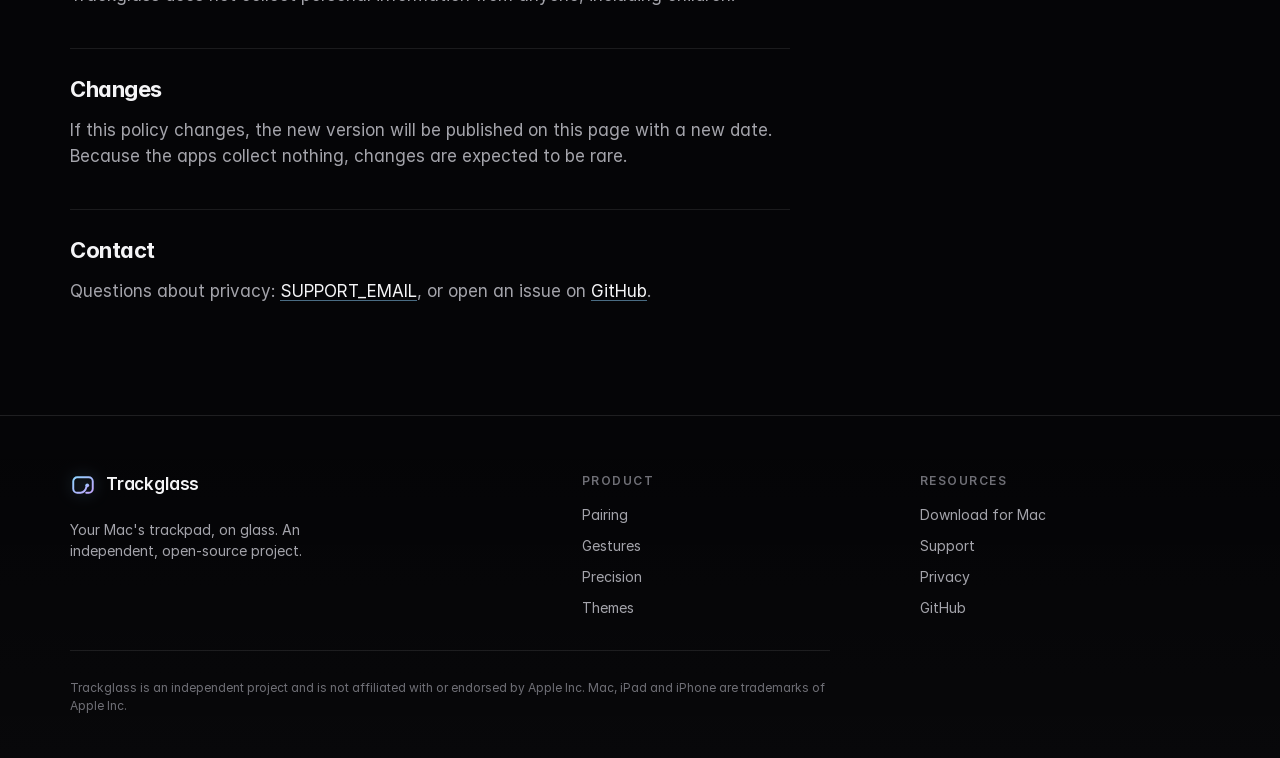
==== commit 4da55070: "website: premium redesign" ====
--- a/website/privacy.html
+++ b/website/privacy.html
@@ -1,19 +1,32 @@
 <!doctype html>
-<html lang="en" data-repo="OWNER/trackglass">
+<html lang="en" data-repo="simo-hue/TrackGlass">
 <head>
   <meta charset="utf-8">
   <meta name="viewport" content="width=device-width, initial-scale=1, viewport-fit=cover">
   <title>Privacy — Trackglass</title>
   <meta name="description" content="Trackglass privacy policy: no accounts, no analytics, no cloud. Touch input goes only to the Mac you paired, encrypted, over your local network.">
-  <meta name="theme-color" content="#000000">
+  <meta name="theme-color" content="#050507">
   <link rel="icon" href="assets/favicon.svg" type="image/svg+xml">
   <link rel="stylesheet" href="styles.css">
 </head>
 <body>
+<a class="skip" href="#main">Skip to content</a>
+
+<div class="bg" aria-hidden="true">
+  <div class="bg__aurora bg__aurora--a"></div>
+  <div class="bg__aurora bg__aurora--b"></div>
+  <div class="bg__grid"></div>
+  <div class="bg__grain"></div>
+</div>
+
 <header class="nav is-solid" id="nav">
   <div class="nav__inner">
     <a class="brand" href="index.html" aria-label="Trackglass home">
-      <svg class="brand__mark" viewBox="0 0 32 32" aria-hidden="true"><rect x="3" y="7" width="26" height="18" rx="5" fill="none" stroke="currentColor" stroke-width="2"/><circle cx="16" cy="16" r="3.2" fill="currentColor"/><circle cx="16" cy="16" r="7" fill="none" stroke="currentColor" stroke-width="1.2" opacity=".45"/></svg>
+      <svg class="brand__mark" viewBox="0 0 32 32" aria-hidden="true">
+        <defs><linearGradient id="tgm" x1="0" y1="0" x2="1" y2="1"><stop offset="0" stop-color="#8fd3ff"/><stop offset="1" stop-color="#c3a6ff"/></linearGradient></defs>
+        <path d="M20 25.5h3a5 5 0 0 0 5-5v-9a5 5 0 0 0-5-5H9a5 5 0 0 0-5 5v9a5 5 0 0 0 5 5h4c3.6 0 6.3-3.4 7.4-7.6" fill="none" stroke="url(#tgm)" stroke-width="2.4" stroke-linecap="round"/>
+        <circle cx="21.2" cy="16.4" r="2.3" fill="url(#tgm)"/>
+      </svg>
       <span>Trackglass</span>
     </a>
     <nav class="nav__links" aria-label="Sections">
@@ -22,13 +35,18 @@
       <a href="index.html#privacy">Privacy</a>
       <a href="support.html">Support</a>
     </nav>
-    <a class="btn btn--small" href="https://github.com/OWNER/trackglass/releases/latest">Download for Mac</a>
+    <div class="nav__actions">
+      <a class="nav__gh" href="https://github.com/simo-hue/TrackGlass" aria-label="Source on GitHub">
+        <svg viewBox="0 0 24 24" aria-hidden="true"><path fill="currentColor" d="M12 .5a12 12 0 0 0-3.8 23.4c.6.1.8-.3.8-.6v-2.2c-3.3.7-4-1.4-4-1.4-.6-1.4-1.4-1.8-1.4-1.8-1.1-.7.1-.7.1-.7 1.2.1 1.8 1.2 1.8 1.2 1.1 1.9 2.8 1.3 3.5 1 .1-.8.4-1.3.8-1.6-2.7-.3-5.5-1.3-5.5-5.9 0-1.3.5-2.4 1.2-3.2-.1-.3-.5-1.5.1-3.2 0 0 1-.3 3.3 1.2a11.5 11.5 0 0 1 6 0c2.3-1.5 3.3-1.2 3.3-1.2.6 1.7.2 2.9.1 3.2.8.8 1.2 1.9 1.2 3.2 0 4.6-2.8 5.6-5.5 5.9.4.4.8 1.1.8 2.2v3.3c0 .3.2.7.8.6A12 12 0 0 0 12 .5z"/></svg>
+      </a>
+      <a class="btn btn--small" href="https://github.com/simo-hue/TrackGlass/releases/latest">Download for Mac</a>
+    </div>
   </div>
 </header>
 
 <main id="main" class="page">
   <div class="container">
-    <p class="eyebrow">Privacy policy</p>
+    <p class="eyebrow"><b>Legal</b> Privacy policy</p>
     <h1 class="headline">Nothing leaves your network.</h1>
     <div class="prose">
       <p>Last updated: <time datetime="2026-10-20">October 20, 2026</time></p>
@@ -58,18 +76,36 @@
       <p>If this policy changes, the new version will be published on this page with a new date. Because the apps collect nothing, changes are expected to be rare.</p>
 
       <h2>Contact</h2>
-      <p>Questions about privacy: <a href="mailto:SUPPORT_EMAIL">SUPPORT_EMAIL</a>, or open an issue on <a href="https://github.com/OWNER/trackglass/issues">GitHub</a>.</p>
+      <p>Questions about privacy: <a href="mailto:SUPPORT_EMAIL">SUPPORT_EMAIL</a>, or open an issue on <a href="https://github.com/simo-hue/TrackGlass/issues">GitHub</a>.</p>
     </div>
   </div>
 </main>
 
 <footer class="footer">
   <div class="container footer__inner">
-    <div class="footer__brand"><span>Trackglass</span></div>
-    <nav class="footer__links" aria-label="Footer">
-      <a href="index.html">Home</a>
+    <div class="footer__brand">
+      <div class="brand">
+        <svg class="brand__mark" viewBox="0 0 32 32" aria-hidden="true">
+          <path d="M20 25.5h3a5 5 0 0 0 5-5v-9a5 5 0 0 0-5-5H9a5 5 0 0 0-5 5v9a5 5 0 0 0 5 5h4c3.6 0 6.3-3.4 7.4-7.6" fill="none" stroke="url(#tgm)" stroke-width="2.4" stroke-linecap="round"/>
+          <circle cx="21.2" cy="16.4" r="2.3" fill="url(#tgm)"/>
+        </svg>
+        <span>Trackglass</span>
+      </div>
+      <p>Your Mac's trackpad, on glass. An independent, open-source project.</p>
+    </div>
+    <nav class="footer__col" aria-label="Product">
+      <h4>Product</h4>
+      <a href="index.html#pair">Pairing</a>
+      <a href="index.html#gestures">Gestures</a>
+      <a href="index.html#precision">Precision</a>
+      <a href="index.html#themes">Themes</a>
+    </nav>
+    <nav class="footer__col" aria-label="Resources">
+      <h4>Resources</h4>
+      <a href="https://github.com/simo-hue/TrackGlass/releases/latest">Download for Mac</a>
       <a href="support.html">Support</a>
-      <a href="https://github.com/OWNER/trackglass">GitHub</a>
+      <a href="privacy.html">Privacy</a>
+      <a href="https://github.com/simo-hue/TrackGlass">GitHub</a>
     </nav>
     <p class="footer__legal">Trackglass is an independent project and is not affiliated with or endorsed by Apple Inc. Mac, iPad and iPhone are trademarks of Apple Inc.</p>
   </div>
--- a/website/styles.css
+++ b/website/styles.css
@@ -1,6 +1,8 @@
 /* ==========================================================================
    Trackglass — site styles
    Self-contained: no external requests. Fonts are self-hosted (Inter, OFL).
+   System: obsidian glass. Aurora + grain backdrop, hairline glass panels,
+   cursor spotlight, cyan→violet accent reserved for meaning and light.
    ========================================================================== */
 
 @font-face { font-family: "Inter"; font-weight: 400; font-style: normal; font-display: swap; src: url("assets/fonts/Inter-Regular.woff2") format("woff2"); }
@@ -9,113 +11,244 @@
 @font-face { font-family: "Inter"; font-weight: 700; font-style: normal; font-display: swap; src: url("assets/fonts/Inter-Bold.woff2") format("woff2"); }
 
 :root {
-  --bg: #000;
-  --bg-2: #0a0a0d;
-  --bg-3: #121216;
+  --bg: #050507;
+  --bg-2: #0b0b0f;
+  --bg-3: #111116;
   --fg: #f5f5f7;
-  --fg-2: #a1a1a6;
-  --fg-3: #6e6e73;
-  --line: rgba(255,255,255,.1);
+  --fg-2: #a4a4ab;
+  --fg-3: #6f6f76;
+  --line: rgba(255,255,255,.09);
+  --line-2: rgba(255,255,255,.16);
   --accent-a: #8fd3ff;
   --accent-b: #c3a6ff;
   --accent: linear-gradient(135deg, var(--accent-a), var(--accent-b));
   --glow: rgba(143,211,255,.35);
   --font: "Inter", -apple-system, BlinkMacSystemFont, "SF Pro Display", "SF Pro Text", "Helvetica Neue", Helvetica, Arial, sans-serif;
+  --mono: ui-monospace, "SF Mono", SFMono-Regular, Menlo, Consolas, monospace;
   --ease: cubic-bezier(.22,.61,.36,1);
   --ease-io: cubic-bezier(.65,0,.35,1);
-  --container: 1120px;
-  --radius: 22px;
+  --ease-spring: cubic-bezier(.34,1.3,.64,1);
+  --container: 1140px;
+  --radius: 24px;
+  --radius-s: 16px;
+  --glass: rgba(255,255,255,.035);
+  --glass-2: rgba(255,255,255,.06);
 }
 
 *, *::before, *::after { box-sizing: border-box; }
-html { scroll-behavior: smooth; scroll-padding-top: 72px; -webkit-text-size-adjust: 100%; }
+html { scroll-behavior: smooth; scroll-padding-top: 84px; -webkit-text-size-adjust: 100%; }
 body {
   margin: 0; background: var(--bg); color: var(--fg);
   font-family: var(--font); font-size: 17px; line-height: 1.5;
   -webkit-font-smoothing: antialiased; -moz-osx-font-smoothing: grayscale;
   overflow-x: hidden;
-}
-h1, h2, h3, p, ul, ol { margin: 0; }
+  font-feature-settings: "cv11", "ss01";
+}
+h1, h2, h3, h4, p, ul, ol { margin: 0; }
 ul, ol { padding: 0; list-style: none; }
 a { color: inherit; text-decoration: none; }
 button { font: inherit; color: inherit; background: none; border: 0; cursor: pointer; }
 svg { display: block; }
 ::selection { background: rgba(143,211,255,.35); }
+:focus-visible { outline: 2px solid var(--accent-a); outline-offset: 3px; border-radius: 6px; }
 
 .skip { position: absolute; left: -9999px; top: 8px; padding: 8px 12px; background: var(--fg); color: #000; border-radius: 8px; z-index: 100; }
 .skip:focus { left: 8px; }
 
 .container { width: min(var(--container), calc(100% - 48px)); margin-inline: auto; }
 
-/* ----- Type ----- */
-.eyebrow { font-size: 14px; font-weight: 600; letter-spacing: .12em; text-transform: uppercase; color: var(--fg-3); margin-bottom: 18px; }
-.display { font-size: clamp(42px, 7.4vw, 96px); line-height: 1.02; letter-spacing: -.035em; font-weight: 700; }
-.display--small { font-size: clamp(34px, 5.4vw, 68px); }
+/* ==========================================================================
+   ATMOSPHERE
+   ========================================================================== */
+.bg { position: fixed; inset: 0; z-index: -1; overflow: hidden; pointer-events: none; }
+.bg__aurora { position: absolute; width: 70vw; height: 70vw; max-width: 1100px; max-height: 1100px; border-radius: 50%; filter: blur(90px); opacity: .55; will-change: transform; }
+.bg__aurora--a { left: -18vw; top: -30vw; background: radial-gradient(closest-side, rgba(143,211,255,.26), rgba(143,211,255,.06) 55%, transparent 72%); animation: auroraA 26s ease-in-out infinite alternate; }
+.bg__aurora--b { right: -24vw; top: 10vh; background: radial-gradient(closest-side, rgba(195,166,255,.22), rgba(195,166,255,.05) 55%, transparent 72%); animation: auroraB 32s ease-in-out infinite alternate; }
+@keyframes auroraA { 0% { transform: translate(0, 0) scale(1); } 100% { transform: translate(14vw, 18vh) scale(1.15); } }
+@keyframes auroraB { 0% { transform: translate(0, 0) scale(1.1); } 100% { transform: translate(-12vw, 22vh) scale(.95); } }
+.bg__grid {
+  position: absolute; inset: 0; opacity: .5;
+  background-image: linear-gradient(rgba(255,255,255,.035) 1px, transparent 1px), linear-gradient(90deg, rgba(255,255,255,.035) 1px, transparent 1px);
+  background-size: 72px 72px;
+  mask-image: radial-gradient(ellipse 70% 55% at 50% 0%, #000 0%, transparent 100%);
+  -webkit-mask-image: radial-gradient(ellipse 70% 55% at 50% 0%, #000 0%, transparent 100%);
+}
+.bg__grain {
+  position: absolute; inset: -50%; width: 200%; height: 200%; opacity: .05; mix-blend-mode: overlay;
+  background-image: url("data:image/svg+xml;utf8,<svg xmlns='http://www.w3.org/2000/svg' width='240' height='240'><filter id='n'><feTurbulence type='fractalNoise' baseFrequency='.85' numOctaves='3' stitchTiles='stitch'/><feColorMatrix type='saturate' values='0'/></filter><rect width='240' height='240' filter='url(%23n)'/></svg>");
+  background-size: 240px 240px;
+  animation: grain 1.2s steps(6) infinite;
+}
+@keyframes grain { 0% { transform: translate(0,0); } 20% { transform: translate(-3%,2%); } 40% { transform: translate(2%,-4%); } 60% { transform: translate(-4%,-1%); } 80% { transform: translate(3%,3%); } 100% { transform: translate(0,0); } }
+
+/* ==========================================================================
+   TYPE
+   ========================================================================== */
+.eyebrow { display: inline-flex; align-items: center; gap: 12px; font-size: 13px; font-weight: 600; letter-spacing: .14em; text-transform: uppercase; color: var(--fg-3); margin-bottom: 20px; }
+.eyebrow b { font-family: var(--mono); font-weight: 500; font-size: 12px; letter-spacing: .08em; color: var(--accent-a); padding: 3px 7px; border-radius: 6px; border: 1px solid rgba(143,211,255,.25); background: rgba(143,211,255,.06); }
+.display { font-size: clamp(44px, 7.6vw, 104px); line-height: .98; letter-spacing: -.04em; font-weight: 700; text-wrap: balance; }
+.display--small { font-size: clamp(36px, 5.6vw, 72px); }
 .display .line { display: block; }
-.line--accent { background: var(--accent); -webkit-background-clip: text; background-clip: text; color: transparent; }
-.headline { font-size: clamp(32px, 4.6vw, 56px); line-height: 1.06; letter-spacing: -.03em; font-weight: 700; }
-.lede { font-size: clamp(18px, 1.6vw, 21px); line-height: 1.5; color: var(--fg-2); max-width: 640px; margin-top: 22px; }
+.line--accent {
+  background: linear-gradient(100deg, #cfe9ff 0%, var(--accent-a) 28%, var(--accent-b) 70%, #ffd2f1 100%);
+  background-size: 200% 100%; -webkit-background-clip: text; background-clip: text; color: transparent;
+  animation: shimmer 9s ease-in-out infinite;
+}
+@keyframes shimmer { 0%, 100% { background-position: 0% 50%; } 50% { background-position: 100% 50%; } }
+.headline { font-size: clamp(32px, 4.6vw, 58px); line-height: 1.04; letter-spacing: -.035em; font-weight: 700; text-wrap: balance; }
+.lede { font-size: clamp(18px, 1.6vw, 21px); line-height: 1.55; color: var(--fg-2); max-width: 640px; margin-top: 22px; text-wrap: pretty; }
 .lede--narrow { max-width: 560px; }
 .fineprint { font-size: 13px; color: var(--fg-3); margin-top: 16px; }
 em { font-style: normal; color: var(--fg); }
-
-/* ----- Buttons ----- */
+.sec-head { max-width: 760px; }
+.sec-head--center { margin-inline: auto; text-align: center; }
+.sec-head--center .lede { margin-inline: auto; }
+
+/* ==========================================================================
+   BUTTONS, CHIPS, BADGE
+   ========================================================================== */
 .btn {
-  display: inline-flex; align-items: center; gap: 9px; height: 48px; padding: 0 22px; border-radius: 999px;
-  font-weight: 600; font-size: 16px; white-space: nowrap;
-  transition: transform .25s var(--ease), background .25s var(--ease), box-shadow .25s var(--ease), color .25s;
+  position: relative; display: inline-flex; align-items: center; gap: 9px; height: 50px; padding: 0 24px; border-radius: 999px;
+  font-weight: 600; font-size: 16px; white-space: nowrap; overflow: hidden; isolation: isolate;
+  transition: transform .3s var(--ease-spring), background .25s var(--ease), box-shadow .3s var(--ease), color .25s, border-color .25s;
 }
 .btn svg { width: 18px; height: 18px; }
+.btn:hover { transform: translateY(-1px); }
 .btn:active { transform: scale(.97); }
-.btn--primary { background: var(--fg); color: #000; box-shadow: 0 0 0 0 var(--glow); }
-.btn--primary:hover { box-shadow: 0 0 36px 2px var(--glow); }
-.btn--ghost { color: var(--fg); background: rgba(255,255,255,.07); border: 1px solid rgba(255,255,255,.12); backdrop-filter: blur(8px); }
-.btn--ghost:hover { background: rgba(255,255,255,.12); }
-.btn--small { height: 36px; padding: 0 16px; font-size: 14px; background: var(--fg); color: #000; }
-.btn--small:hover { box-shadow: 0 0 24px 0 var(--glow); }
-.cta { display: flex; flex-wrap: wrap; gap: 12px; margin-top: 34px; }
+.btn--primary { background: var(--fg); color: #000; box-shadow: 0 1px 0 rgba(255,255,255,.6) inset, 0 10px 30px -12px rgba(255,255,255,.35); }
+.btn--primary::after { content: ""; position: absolute; inset: 0; background: linear-gradient(110deg, transparent 30%, rgba(143,211,255,.55) 50%, transparent 70%); transform: translateX(-120%); transition: transform .8s var(--ease); z-index: -1; }
+.btn--primary:hover { box-shadow: 0 1px 0 rgba(255,255,255,.6) inset, 0 0 0 1px rgba(255,255,255,.2), 0 0 44px -4px var(--glow); }
+.btn--primary:hover::after { transform: translateX(120%); }
+.btn--ghost { color: var(--fg); background: var(--glass-2); border: 1px solid var(--line-2); backdrop-filter: blur(10px); -webkit-backdrop-filter: blur(10px); }
+.btn--ghost:hover { background: rgba(255,255,255,.1); border-color: rgba(255,255,255,.26); }
+.btn--ghost svg { width: 14px; height: 14px; opacity: .7; transition: transform .3s var(--ease); }
+.btn--ghost:hover svg { transform: translateX(2px); }
+.btn--small { height: 38px; padding: 0 16px; font-size: 14px; background: var(--fg); color: #000; }
+.btn--small:hover { box-shadow: 0 0 28px -2px var(--glow); }
+.cta { display: flex; flex-wrap: wrap; gap: 12px; margin-top: 36px; }
 .cta--center { justify-content: center; }
 
-/* ----- Nav ----- */
-.nav { position: fixed; inset: 0 0 auto 0; z-index: 50; height: 60px; transition: background .4s, border-color .4s; border-bottom: 1px solid transparent; }
-.nav.is-solid { background: rgba(0,0,0,.6); backdrop-filter: saturate(160%) blur(18px); -webkit-backdrop-filter: saturate(160%) blur(18px); border-color: var(--line); }
-.nav__inner { height: 100%; width: min(var(--container), calc(100% - 40px)); margin-inline: auto; display: flex; align-items: center; justify-content: space-between; gap: 24px; }
+.chips { display: flex; flex-wrap: wrap; gap: 8px; margin-top: 26px; }
+.chips--center { justify-content: center; }
+.chips li { font-size: 12.5px; font-weight: 500; color: var(--fg-2); padding: 6px 12px; border-radius: 999px; border: 1px solid var(--line); background: var(--glass); letter-spacing: .01em; }
+
+.badge {
+  display: inline-flex; align-items: center; gap: 10px; height: 36px; padding: 0 14px 0 12px; border-radius: 999px; margin-bottom: 30px;
+  font-size: 13px; font-weight: 500; color: var(--fg);
+  background: var(--glass); border: 1px solid var(--line-2); backdrop-filter: blur(10px); -webkit-backdrop-filter: blur(10px);
+  box-shadow: 0 0 0 1px rgba(0,0,0,.4), 0 10px 30px -14px rgba(143,211,255,.4);
+  transition: border-color .25s, background .25s;
+}
+.badge:hover { border-color: rgba(143,211,255,.45); background: rgba(143,211,255,.06); }
+.badge__dot { width: 8px; height: 8px; border-radius: 50%; background: #5de69a; box-shadow: 0 0 0 0 rgba(93,230,154,.6); animation: ping 2.4s var(--ease) infinite; }
+@keyframes ping { 0% { box-shadow: 0 0 0 0 rgba(93,230,154,.55); } 70% { box-shadow: 0 0 0 9px rgba(93,230,154,0); } 100% { box-shadow: 0 0 0 0 rgba(93,230,154,0); } }
+.badge__sep { width: 1px; height: 14px; background: var(--line-2); }
+.badge__muted { color: var(--fg-2); }
+.badge svg { width: 13px; height: 13px; opacity: .6; }
+
+/* ==========================================================================
+   NAV
+   ========================================================================== */
+.nav { position: fixed; inset: 0 0 auto 0; z-index: 50; height: 68px; transition: background .4s, border-color .4s, height .3s var(--ease); border-bottom: 1px solid transparent; }
+.nav.is-solid { height: 60px; background: rgba(5,5,7,.62); backdrop-filter: saturate(160%) blur(20px); -webkit-backdrop-filter: saturate(160%) blur(20px); border-color: var(--line); }
+.nav__progress { position: absolute; left: 0; top: 0; height: 2px; width: 100%; transform: scaleX(var(--p, 0)); transform-origin: 0 50%; background: var(--accent); opacity: 0; transition: opacity .3s; }
+.nav.is-solid .nav__progress { opacity: 1; }
+.nav__inner { height: 100%; width: min(var(--container), calc(100% - 40px)); margin-inline: auto; display: grid; grid-template-columns: 1fr auto 1fr; align-items: center; gap: 24px; }
 .brand { display: inline-flex; align-items: center; gap: 10px; font-weight: 600; font-size: 17px; letter-spacing: -.01em; }
-.brand__mark { width: 24px; height: 24px; }
-.nav__links { display: flex; gap: 28px; font-size: 14px; color: var(--fg-2); }
-.nav__links a { position: relative; transition: color .2s; }
-.nav__links a:hover { color: var(--fg); }
-
-/* ----- Reveal on scroll ----- */
-.reveal { opacity: 0; transform: translateY(22px); transition: opacity .9s var(--ease) var(--d, 0s), transform .9s var(--ease) var(--d, 0s); }
-.reveal.in { opacity: 1; transform: none; }
+.brand__mark { width: 26px; height: 26px; filter: drop-shadow(0 0 8px rgba(143,211,255,.35)); }
+.nav__links { position: relative; display: flex; gap: 4px; padding: 4px; border-radius: 999px; border: 1px solid transparent; font-size: 14px; color: var(--fg-2); transition: border-color .4s, background .4s; }
+.nav.is-solid .nav__links { border-color: var(--line); background: var(--glass); }
+.nav__links a { position: relative; z-index: 1; padding: 7px 14px; border-radius: 999px; transition: color .2s; }
+.nav__links a:hover, .nav__links a.is-active { color: var(--fg); }
+.nav__ind { position: absolute; top: 4px; left: var(--x, 0px); width: var(--w, 0px); height: calc(100% - 8px); border-radius: 999px; background: rgba(255,255,255,.08); opacity: var(--o, 0); transition: left .4s var(--ease), width .4s var(--ease), opacity .3s; }
+.nav__actions { display: flex; align-items: center; justify-content: flex-end; gap: 10px; }
+.nav__gh { display: grid; place-items: center; width: 38px; height: 38px; border-radius: 50%; color: var(--fg-2); border: 1px solid var(--line); background: var(--glass); transition: color .2s, border-color .2s, transform .3s var(--ease-spring); }
+.nav__gh svg { width: 18px; height: 18px; }
+.nav__gh:hover { color: var(--fg); border-color: var(--line-2); transform: translateY(-1px); }
+
+/* ==========================================================================
+   REVEAL
+   ========================================================================== */
+.reveal { opacity: 0; transform: translateY(24px); filter: blur(6px); transition: opacity 1s var(--ease) var(--d, 0s), transform 1s var(--ease) var(--d, 0s), filter 1s var(--ease) var(--d, 0s); }
+.reveal.in { opacity: 1; transform: none; filter: blur(0); }
+
+/* ==========================================================================
+   PANELS (glass with gradient hairline + cursor spotlight)
+   ========================================================================== */
+.panel, .card, .tile, .download__panel {
+  position: relative; isolation: isolate; border-radius: var(--radius);
+  background: linear-gradient(var(--bg-2), var(--bg-2)) padding-box,
+              linear-gradient(145deg, rgba(255,255,255,.2), rgba(255,255,255,.05) 35%, rgba(255,255,255,.04) 65%, rgba(195,166,255,.28)) border-box;
+  border: 1px solid transparent;
+  box-shadow: 0 30px 60px -40px rgba(0,0,0,.9), inset 0 1px 0 rgba(255,255,255,.04);
+}
+[data-spot]::before {
+  content: ""; position: absolute; inset: 0; border-radius: inherit; pointer-events: none; z-index: 0;
+  background: radial-gradient(420px circle at var(--mx, 50%) var(--my, 50%), rgba(143,211,255,.13), rgba(195,166,255,.05) 40%, transparent 65%);
+  opacity: 0; transition: opacity .45s var(--ease);
+}
+[data-spot]:hover::before { opacity: 1; }
+[data-spot] > * { position: relative; z-index: 1; }
+.panel { padding: 24px 26px 26px; }
+.panel__head { display: flex; justify-content: space-between; align-items: center; margin-bottom: 14px; font-size: 13px; font-weight: 600; color: var(--fg-2); }
+.panel__mono { font-family: var(--mono); font-weight: 500; font-size: 12px; color: var(--accent-a); padding: 4px 9px; border-radius: 7px; background: rgba(143,211,255,.07); border: 1px solid rgba(143,211,255,.18); font-variant-numeric: tabular-nums; }
+.panel--scene { padding: 18px; overflow: hidden; }
+.panel--scene::after { content: ""; position: absolute; left: 50%; top: 40%; width: 90%; height: 70%; transform: translateX(-50%); background: radial-gradient(closest-side, rgba(143,211,255,.12), transparent 70%); filter: blur(30px); pointer-events: none; z-index: 0; }
 
 /* ==========================================================================
    HERO
    ========================================================================== */
-.hero { position: relative; padding: 148px 0 40px; overflow: hidden; }
+.hero { position: relative; padding: 168px 0 48px; overflow: hidden; }
 .hero__glow {
-  position: absolute; left: 50%; top: -340px; width: 1200px; height: 820px; transform: translateX(-50%); will-change: transform;
-  background: radial-gradient(closest-side, rgba(143,211,255,.22), rgba(195,166,255,.1) 45%, transparent 72%);
-  filter: blur(20px); pointer-events: none;
+  position: absolute; left: 50%; top: -360px; width: 1300px; height: 860px; transform: translateX(-50%); will-change: transform;
+  background: radial-gradient(closest-side, rgba(143,211,255,.2), rgba(195,166,255,.1) 45%, transparent 72%);
+  filter: blur(24px); pointer-events: none;
+}
+.hero__ring {
+  position: absolute; left: 50%; top: 560px; width: 1500px; height: 1500px; transform: translateX(-50%); pointer-events: none;
+  border-radius: 50%; border: 1px solid rgba(255,255,255,.05);
+  box-shadow: 0 0 0 120px rgba(255,255,255,.012), 0 0 0 260px rgba(255,255,255,.008);
+  mask-image: linear-gradient(#000 0%, transparent 55%); -webkit-mask-image: linear-gradient(#000 0%, transparent 55%);
 }
 .hero__copy { position: relative; text-align: center; display: flex; flex-direction: column; align-items: center; }
 .hero__copy .lede { margin-inline: auto; }
 .hero .cta { justify-content: center; }
-
-.scene-wrap { position: relative; width: min(1100px, calc(100% - 24px)); margin: 56px auto 0; }
+.hero .chips { justify-content: center; }
+
+.scene-wrap { position: relative; width: min(1100px, calc(100% - 24px)); margin: 64px auto 0; }
+.scene-frame { position: relative; }
+.scene-frame::before {
+  content: ""; position: absolute; left: 50%; top: 38%; width: 62%; height: 60%; transform: translateX(-50%);
+  background: radial-gradient(closest-side, rgba(143,211,255,.18), rgba(195,166,255,.08) 50%, transparent 72%); filter: blur(40px); pointer-events: none;
+}
 
 /* Stage: fixed design coordinates, scaled by JS */
 .stage-wrap { position: relative; width: 100%; aspect-ratio: var(--w) / var(--h); }
 .stage { position: absolute; left: 0; top: 0; width: 1100px; height: calc(var(--h) * 1px); transform-origin: 0 0; transform: translateX(var(--ox, 0px)) scale(var(--s, 1)); }
 .pair-stage { width: 760px; }
 
+/* Floating readouts */
+.float {
+  position: absolute; display: flex; align-items: center; gap: 10px; padding: 10px 14px; border-radius: 14px;
+  background: rgba(12,12,16,.72); border: 1px solid var(--line-2); backdrop-filter: blur(14px); -webkit-backdrop-filter: blur(14px);
+  box-shadow: 0 20px 40px -24px rgba(0,0,0,.9), inset 0 1px 0 rgba(255,255,255,.06);
+  font-size: 12px; color: var(--fg-2); white-space: nowrap; animation: floaty 7s ease-in-out infinite; z-index: 3;
+}
+.float b { font-size: 20px; font-weight: 700; letter-spacing: -.03em; color: var(--fg); font-variant-numeric: tabular-nums; line-height: 1; }
+.float b small { font-size: 12px; font-weight: 600; margin-left: 2px; color: var(--accent-a); }
+.float--a { left: 3%; top: 26%; animation-delay: -1s; }
+.float--b { right: 3%; top: 40%; animation-delay: -3.5s; }
+.float--c { left: 6%; bottom: 14%; animation-delay: -5s; }
+.float__lock { width: 10px; height: 12px; border-radius: 3px; background: var(--accent); position: relative; }
+.float__lock::before { content: ""; position: absolute; left: 1.5px; top: -6px; width: 7px; height: 7px; border: 2px solid var(--accent-a); border-bottom: 0; border-radius: 5px 5px 0 0; box-sizing: border-box; }
+@keyframes floaty { 0%, 100% { transform: translateY(0); } 50% { transform: translateY(-8px); } }
+
 /* ----- Display (desktop Mac) ----- */
 .monitor { position: absolute; left: 190px; top: 0; width: 720px; }
 .monitor__screen {
   position: relative; width: 720px; height: 450px; padding: 12px; border-radius: 20px;
-  background: linear-gradient(180deg, #1c1c20, #0b0b0d);
-  box-shadow: 0 0 0 1px rgba(255,255,255,.08), 0 40px 80px -30px rgba(0,0,0,.9), 0 0 120px -40px var(--glow);
+  background: linear-gradient(180deg, #202024, #0b0b0d);
+  box-shadow: 0 0 0 1px rgba(255,255,255,.1), inset 0 1px 0 rgba(255,255,255,.08), 0 50px 90px -30px rgba(0,0,0,.95), 0 0 140px -40px var(--glow);
 }
 .monitor__neck { width: 84px; height: 92px; margin: 0 auto; background: linear-gradient(90deg, #141416, #2c2c31 45%, #1a1a1e 60%, #0f0f11); }
 .monitor__foot { width: 330px; height: 14px; margin: 0 auto; border-radius: 0 0 10px 10px; background: linear-gradient(180deg, #2b2b30, #151518); box-shadow: 0 10px 30px -10px rgba(0,0,0,.8); }
@@ -149,6 +282,7 @@
 .win { position: absolute; border-radius: 10px; background: #1e1e24; box-shadow: 0 20px 50px -20px rgba(0,0,0,.9), 0 0 0 1px rgba(255,255,255,.08); overflow: hidden; }
 .win__bar { height: 26px; display: flex; align-items: center; gap: 6px; padding: 0 10px; background: #2a2a31; font-size: 10px; color: rgba(255,255,255,.75); }
 .win__bar span { width: 8px; height: 8px; border-radius: 50%; background: rgba(255,255,255,.22); }
+.win__bar span:nth-child(1) { background: #ff5f57; } .win__bar span:nth-child(2) { background: #febc2e; } .win__bar span:nth-child(3) { background: #28c840; }
 .win__bar b { margin-left: 8px; font-weight: 600; }
 .win--photos { left: 36px; top: 46px; width: 400px; height: 330px; }
 .win__body { position: absolute; inset: 26px 0 0 0; overflow: hidden; }
@@ -174,19 +308,19 @@
 .ipad-perspective { position: absolute; left: 360px; top: 586px; width: 380px; height: 270px; perspective: 1400px; perspective-origin: 50% 0; }
 .ipad {
   position: absolute; inset: 0; border-radius: 26px; padding: 14px;
-  background: linear-gradient(180deg, #2e2e33, #141417);
-  box-shadow: 0 0 0 1px rgba(255,255,255,.12), inset 0 1px 0 rgba(255,255,255,.12);
+  background: linear-gradient(180deg, #34343a, #141417);
+  box-shadow: 0 0 0 1px rgba(255,255,255,.14), inset 0 1px 0 rgba(255,255,255,.16), 0 30px 60px -30px rgba(0,0,0,.9);
   transform-origin: 50% 0; transform: rotateX(58deg);
   transform-style: preserve-3d;
 }
-.ipad-shadow { position: absolute; left: 6%; right: 6%; top: 86%; height: 120px; background: radial-gradient(50% 50% at 50% 30%, rgba(0,0,0,.75), transparent 70%); filter: blur(10px); z-index: -1; }
+.ipad-shadow { position: absolute; left: 6%; right: 6%; top: 86%; height: 120px; background: radial-gradient(50% 50% at 50% 30%, rgba(0,0,0,.8), transparent 70%); filter: blur(10px); z-index: -1; }
 .ipad__glass {
   position: relative; width: 100%; height: 100%; border-radius: 16px; overflow: hidden; cursor: none;
   background: var(--glass-bg, #000);
-  box-shadow: inset 0 0 0 1px rgba(255,255,255,.06);
+  box-shadow: inset 0 0 0 1px rgba(255,255,255,.07);
 }
 .ipad__glass > * { pointer-events: none; }
-.ipad__glass::after { content: ""; position: absolute; inset: 0; background: linear-gradient(115deg, rgba(255,255,255,.05), transparent 40%, transparent 70%, rgba(255,255,255,.03)); }
+.ipad__glass::after { content: ""; position: absolute; inset: 0; background: linear-gradient(115deg, rgba(255,255,255,.07), transparent 38%, transparent 70%, rgba(255,255,255,.035)); }
 
 .halo {
   position: absolute; left: 0; top: 0; width: 136px; height: 136px; margin: -68px 0 0 -68px; border-radius: 50%;
@@ -208,14 +342,14 @@
 .pill i { width: 7px; height: 7px; border-radius: 50%; background: #5de69a; box-shadow: 0 0 8px #5de69a; }
 
 .hint { position: absolute; right: 24px; bottom: 26px; font-size: 13px; color: var(--fg-3); display: flex; align-items: center; gap: 8px; transition: opacity .4s; }
-.hint__k { font-weight: 600; color: var(--fg-2); padding: 3px 8px; border: 1px solid var(--line); border-radius: 6px; font-size: 11px; letter-spacing: .04em; text-transform: uppercase; }
+.hint__k { font-weight: 600; color: var(--fg-2); padding: 3px 8px; border: 1px solid var(--line-2); border-radius: 6px; font-size: 11px; letter-spacing: .04em; text-transform: uppercase; background: var(--glass); }
 .hint.is-hidden { opacity: 0; }
 
-.caption { display: flex; align-items: center; justify-content: center; gap: 16px; margin-top: 4px; min-height: 28px; }
-.caption__label { font-size: 15px; font-weight: 600; color: var(--fg-2); min-width: 120px; text-align: right; }
+.caption { display: flex; align-items: center; justify-content: center; gap: 16px; margin-top: 8px; min-height: 28px; }
+.caption__label { font-size: 14px; font-weight: 600; color: var(--fg-2); min-width: 120px; text-align: right; letter-spacing: .02em; }
 .caption__steps { display: flex; gap: 6px; }
-.caption__steps i { width: 22px; height: 3px; border-radius: 2px; background: rgba(255,255,255,.14); transition: background .3s; }
-.caption__steps i.is-on { background: var(--fg); }
+.caption__steps i { width: 24px; height: 3px; border-radius: 2px; background: rgba(255,255,255,.14); transition: background .3s; }
+.caption__steps i.is-on { background: var(--accent); }
 
 /* Glass themes (shared by hero, pairing, theme stage) */
 .ipad__glass[data-theme="glass-black"] { --glass-bg: #000; }
@@ -230,19 +364,29 @@
 .ipad__glass[data-theme="custom"] { --glass-bg: radial-gradient(120% 100% at 100% 0%, #1b2a4a, #0b0b12 60%); --halo-c: rgba(255,160,120,.6); --halo-c2: rgba(255,160,120,.2); --halo-ring: rgba(255,180,140,.9); }
 
 /* ==========================================================================
+   TICKER
+   ========================================================================== */
+.ticker { position: relative; margin: 56px 0 0; padding: 18px 0; border-top: 1px solid var(--line); border-bottom: 1px solid var(--line); overflow: hidden; mask-image: linear-gradient(90deg, transparent, #000 12%, #000 88%, transparent); -webkit-mask-image: linear-gradient(90deg, transparent, #000 12%, #000 88%, transparent); }
+.ticker__track { display: flex; align-items: center; gap: 28px; width: max-content; animation: ticker 60s linear infinite; }
+.ticker:hover .ticker__track { animation-play-state: paused; }
+.ticker__track span { font-size: 14px; font-weight: 500; color: var(--fg-2); letter-spacing: .01em; white-space: nowrap; }
+.ticker__track i { width: 5px; height: 5px; border-radius: 50%; background: var(--accent); opacity: .7; flex: none; }
+@keyframes ticker { to { transform: translateX(-50%); } }
+
+/* ==========================================================================
    PAIRING (scroll story)
    ========================================================================== */
-.pair { position: relative; height: 300vh; margin-top: 60px; }
+.pair { position: relative; height: 300vh; margin-top: 40px; }
 .pair__sticky { position: sticky; top: 0; height: 100vh; display: flex; align-items: center; overflow: hidden; }
-.pair__grid { display: grid; grid-template-columns: 0.9fr 1.1fr; gap: 48px; align-items: center; }
-.steps { margin-top: 34px; display: grid; gap: 22px; }
-.step { display: grid; grid-template-columns: 36px 1fr; gap: 14px; opacity: .32; transition: opacity .5s var(--ease), transform .5s var(--ease); transform: translateX(-6px); }
+.pair__grid { display: grid; grid-template-columns: 0.9fr 1.1fr; gap: 56px; align-items: center; }
+.steps { margin-top: 36px; display: grid; gap: 22px; }
+.step { display: grid; grid-template-columns: 36px 1fr; gap: 16px; opacity: .3; transition: opacity .5s var(--ease), transform .5s var(--ease); transform: translateX(-6px); }
 .step.is-active { opacity: 1; transform: none; }
-.step__n { width: 30px; height: 30px; border-radius: 50%; display: grid; place-items: center; font-size: 13px; font-weight: 700; border: 1px solid var(--line); color: var(--fg-2); transition: background .4s, color .4s, border-color .4s; }
-.step.is-active .step__n { background: var(--fg); color: #000; border-color: var(--fg); }
-.step h3 { font-size: 20px; font-weight: 600; letter-spacing: -.01em; }
+.step__n { width: 32px; height: 32px; border-radius: 50%; display: grid; place-items: center; font-size: 13px; font-weight: 700; border: 1px solid var(--line-2); color: var(--fg-2); background: var(--glass); transition: background .4s, color .4s, border-color .4s, box-shadow .4s; }
+.step.is-active .step__n { background: var(--fg); color: #000; border-color: var(--fg); box-shadow: 0 0 24px -4px var(--glow); }
+.step h3 { font-size: 20px; font-weight: 600; letter-spacing: -.015em; }
 .step p { color: var(--fg-2); margin-top: 6px; font-size: 16px; }
-.pair__progress { margin-top: 36px; height: 3px; width: 160px; border-radius: 2px; background: rgba(255,255,255,.12); overflow: hidden; }
+.pair__progress { margin-top: 36px; height: 3px; width: 180px; border-radius: 2px; background: rgba(255,255,255,.1); overflow: hidden; }
 .pair__progress i { display: block; height: 100%; width: 0%; background: var(--accent); transition: width .15s linear; }
 
 .pair__scene .stage-wrap { width: 100%; }
@@ -310,21 +454,22 @@
 /* ==========================================================================
    SECTIONS
    ========================================================================== */
-.section { padding: 150px 0; }
-.section--split { padding: 120px 0; }
-.split { display: grid; grid-template-columns: 1fr 1fr; gap: 64px; align-items: center; }
+.section { position: relative; padding: 150px 0; }
+.section--split { padding: 130px 0; }
+.split { display: grid; grid-template-columns: 1fr 1fr; gap: 72px; align-items: center; }
 .split--reverse .split__text { order: 2; }
 .split--reverse .split__visual { order: 1; }
-.split__visual { border-radius: var(--radius); background: var(--bg-2); border: 1px solid var(--line); padding: 28px; }
 .split__visual svg { width: 100%; height: auto; }
 
-/* Gesture cards */
-.cards { margin-top: 56px; display: grid; grid-template-columns: repeat(4, 1fr); gap: 16px; }
-.card { background: var(--bg-2); border: 1px solid var(--line); border-radius: var(--radius); padding: 18px 18px 22px; transition: transform .4s var(--ease), border-color .4s, background .4s; }
-.card:hover { transform: translateY(-4px); border-color: rgba(255,255,255,.18); background: var(--bg-3); }
-.card h3 { font-size: 17px; font-weight: 600; letter-spacing: -.01em; margin-top: 18px; }
-.card p { font-size: 14px; color: var(--fg-2); margin-top: 6px; line-height: 1.45; }
-.pad { position: relative; aspect-ratio: 4 / 3; border-radius: 14px; background: #000; box-shadow: inset 0 0 0 1px rgba(255,255,255,.08); overflow: hidden; }
+/* Gesture cards (bento) */
+.cards { margin-top: 56px; display: grid; grid-template-columns: repeat(4, 1fr); gap: 14px; }
+.card { padding: 14px 18px 22px; transition: transform .5s var(--ease), box-shadow .5s var(--ease); }
+.card:hover { transform: translateY(-5px); box-shadow: 0 40px 70px -40px rgba(0,0,0,.95), 0 0 0 1px rgba(143,211,255,.12), inset 0 1px 0 rgba(255,255,255,.06); }
+.card__tag { display: inline-block; margin-top: 16px; font-family: var(--mono); font-size: 11px; font-weight: 500; letter-spacing: .04em; color: var(--accent-a); padding: 3px 8px; border-radius: 6px; background: rgba(143,211,255,.07); border: 1px solid rgba(143,211,255,.16); }
+.card h3 { font-size: 17px; font-weight: 600; letter-spacing: -.015em; margin-top: 12px; }
+.card p { font-size: 14px; color: var(--fg-2); margin-top: 6px; line-height: 1.5; }
+.pad { position: relative; aspect-ratio: 4 / 3; border-radius: 14px; background: #000; box-shadow: inset 0 0 0 1px rgba(255,255,255,.09), inset 0 20px 40px -30px rgba(143,211,255,.25); overflow: hidden; }
+.pad::after { content: ""; position: absolute; inset: 0; background: linear-gradient(115deg, rgba(255,255,255,.05), transparent 40%); pointer-events: none; }
 .pad i { position: absolute; left: 50%; top: 50%; width: 36px; height: 36px; margin: -18px 0 0 -18px; border-radius: 50%; background: radial-gradient(circle, rgba(170,205,255,.9), rgba(170,205,255,.25) 50%, transparent 72%); }
 
 .g-tap i { animation: tap 2.4s infinite; }
@@ -351,33 +496,38 @@
 .g-force i { animation: force 3s infinite; }
 @keyframes force { 0% { opacity: 0; transform: scale(.5); } 10% { opacity: 1; transform: scale(1); } 45% { transform: scale(1.25); } 50% { transform: scale(1.1); box-shadow: 0 0 0 0 rgba(170,205,255,.6); } 60% { transform: scale(1.7); box-shadow: 0 0 0 26px rgba(170,205,255,0); } 85%, 100% { opacity: 0; transform: scale(1.7); } }
 
-/* Precision curve */
-.control { margin-top: 30px; display: grid; grid-template-columns: auto 1fr auto; align-items: center; gap: 16px; max-width: 480px; }
+/* Precision */
+.control { margin-top: 32px; display: grid; grid-template-columns: auto 1fr auto; align-items: center; gap: 16px; max-width: 480px; padding: 14px 18px; border-radius: 14px; border: 1px solid var(--line); background: var(--glass); }
 .control label { font-size: 14px; color: var(--fg-2); }
-.control output { font-size: 14px; color: var(--fg); min-width: 64px; text-align: right; font-variant-numeric: tabular-nums; }
-input[type="range"] { -webkit-appearance: none; appearance: none; width: 100%; height: 4px; border-radius: 2px; background: rgba(255,255,255,.16); outline: none; }
-input[type="range"]::-webkit-slider-thumb { -webkit-appearance: none; width: 22px; height: 22px; border-radius: 50%; background: #fff; box-shadow: 0 2px 10px rgba(0,0,0,.6); cursor: pointer; }
+.control output { font-family: var(--mono); font-size: 13px; color: var(--fg); min-width: 64px; text-align: right; font-variant-numeric: tabular-nums; }
+input[type="range"] { -webkit-appearance: none; appearance: none; width: 100%; height: 4px; border-radius: 2px; background: linear-gradient(90deg, var(--accent-a), var(--accent-b)) 0 0 / var(--fill, 33%) 100% no-repeat, rgba(255,255,255,.14); outline: none; }
+input[type="range"]::-webkit-slider-thumb { -webkit-appearance: none; width: 22px; height: 22px; border-radius: 50%; background: #fff; box-shadow: 0 2px 10px rgba(0,0,0,.6), 0 0 0 4px rgba(255,255,255,.08); cursor: pointer; transition: box-shadow .2s; }
+input[type="range"]::-webkit-slider-thumb:hover { box-shadow: 0 2px 10px rgba(0,0,0,.6), 0 0 0 6px rgba(143,211,255,.25); }
 input[type="range"]::-moz-range-thumb { width: 22px; height: 22px; border: 0; border-radius: 50%; background: #fff; cursor: pointer; }
-.curve__grid line { stroke: rgba(255,255,255,.08); stroke-width: 1; }
+.facts { margin-top: 28px; display: grid; gap: 14px; }
+.facts li { display: grid; grid-template-columns: 76px 1fr; gap: 14px; align-items: baseline; font-size: 14px; color: var(--fg-2); padding-top: 14px; border-top: 1px solid var(--line); }
+.facts b { font-size: 18px; font-weight: 700; letter-spacing: -.02em; color: var(--fg); font-variant-numeric: tabular-nums; }
+.curve__grid line { stroke: rgba(255,255,255,.07); stroke-width: 1; }
 .curve__linear { fill: none; stroke: rgba(255,255,255,.22); stroke-width: 1.5; stroke-dasharray: 5 6; }
 .curve__path { fill: none; stroke-width: 3.5; stroke-linecap: round; filter: drop-shadow(0 0 10px rgba(143,211,255,.5)); }
 .curve__dot { fill: #fff; filter: drop-shadow(0 0 8px rgba(255,255,255,.8)); }
 .curve__axis { fill: var(--fg-3); font-size: 12px; letter-spacing: .06em; text-transform: uppercase; }
 
-/* Stats */
-.section--stats { padding: 40px 0 150px; }
-.stats { display: grid; grid-template-columns: repeat(4, 1fr); gap: 16px; }
-.stat { padding: 30px 26px; border-radius: var(--radius); background: var(--bg-2); border: 1px solid var(--line); }
-.stat b { display: block; font-size: 52px; line-height: 1; letter-spacing: -.04em; font-weight: 700; font-variant-numeric: tabular-nums; background: var(--accent); -webkit-background-clip: text; background-clip: text; color: transparent; }
-.stat b small { font-size: 22px; letter-spacing: -.01em; margin-left: 4px; }
-.stat span { display: block; margin-top: 10px; color: var(--fg-2); font-size: 15px; }
+/* Stats: hairline row */
+.section--stats { padding: 20px 0 150px; }
+.stats { display: grid; grid-template-columns: repeat(4, 1fr); border-top: 1px solid var(--line); border-bottom: 1px solid var(--line); }
+.stat { padding: 40px 28px; border-left: 1px solid var(--line); }
+.stat:first-child { border-left: 0; }
+.stat b { display: block; font-size: 60px; line-height: 1; letter-spacing: -.045em; font-weight: 700; font-variant-numeric: tabular-nums; background: var(--accent); -webkit-background-clip: text; background-clip: text; color: transparent; }
+.stat b small { font-size: 20px; letter-spacing: -.01em; margin-left: 5px; }
+.stat span { display: block; margin-top: 12px; color: var(--fg-2); font-size: 15px; }
 .stat b > span { display: inline; margin: 0; color: inherit; font-size: inherit; }
 
 /* Privacy */
 .section--privacy { padding-top: 0; }
-.checks { margin-top: 26px; display: grid; gap: 12px; color: var(--fg-2); }
+.checks { margin-top: 28px; display: grid; gap: 12px; color: var(--fg-2); }
 .checks li { display: flex; gap: 12px; align-items: center; }
-.checks li::before { content: ""; width: 20px; height: 20px; border-radius: 50%; flex: none; background: var(--accent); mask: url("data:image/svg+xml;utf8,<svg xmlns='http://www.w3.org/2000/svg' viewBox='0 0 20 20'><path d='M5 10.5l3.5 3.5L15 7' fill='none' stroke='black' stroke-width='2.2' stroke-linecap='round' stroke-linejoin='round'/></svg>") center / 100% no-repeat, linear-gradient(#000, #000); mask-composite: exclude; -webkit-mask: url("data:image/svg+xml;utf8,<svg xmlns='http://www.w3.org/2000/svg' viewBox='0 0 20 20'><path d='M5 10.5l3.5 3.5L15 7' fill='none' stroke='black' stroke-width='2.2' stroke-linecap='round' stroke-linejoin='round'/></svg>") center / 100% no-repeat; }
+.checks li::before { content: ""; width: 22px; height: 22px; border-radius: 50%; flex: none; background: var(--accent); mask: url("data:image/svg+xml;utf8,<svg xmlns='http://www.w3.org/2000/svg' viewBox='0 0 20 20'><path d='M5 10.5l3.5 3.5L15 7' fill='none' stroke='black' stroke-width='2.2' stroke-linecap='round' stroke-linejoin='round'/></svg>") center / 100% no-repeat; -webkit-mask: url("data:image/svg+xml;utf8,<svg xmlns='http://www.w3.org/2000/svg' viewBox='0 0 20 20'><path d='M5 10.5l3.5 3.5L15 7' fill='none' stroke='black' stroke-width='2.2' stroke-linecap='round' stroke-linejoin='round'/></svg>") center / 100% no-repeat; }
 .net__zone { fill: rgba(143,211,255,.04); stroke: rgba(143,211,255,.35); stroke-width: 1.5; stroke-dasharray: 6 8; }
 .net__zoneLabel { fill: rgba(143,211,255,.7); font-size: 11px; font-weight: 700; letter-spacing: .16em; }
 .net__device { fill: #1c1c21; stroke: rgba(255,255,255,.14); }
@@ -393,13 +543,25 @@
 .net__cloud path { fill: rgba(255,255,255,.06); stroke: rgba(255,255,255,.25); stroke-width: 1.5; }
 .net__cloud .net__strike { fill: none; stroke: #ff6b6b; stroke-width: 2.5; stroke-linecap: round; }
 
+/* Under the hood */
+.section--hood { padding-top: 0; }
+.tiles { margin-top: 48px; display: grid; grid-template-columns: repeat(3, 1fr); gap: 14px; }
+.tile { padding: 26px 26px 28px; transition: transform .5s var(--ease); }
+.tile:hover { transform: translateY(-4px); }
+.tile__icon { width: 44px; height: 44px; border-radius: 12px; display: grid; place-items: center; color: var(--accent-a); background: rgba(143,211,255,.08); border: 1px solid rgba(143,211,255,.2); box-shadow: 0 0 24px -8px var(--glow); }
+.tile__icon svg { width: 22px; height: 22px; }
+.tile h3 { font-size: 18px; font-weight: 600; letter-spacing: -.015em; margin-top: 20px; }
+.tile p { font-size: 15px; color: var(--fg-2); margin-top: 8px; line-height: 1.5; }
+
 /* Themes */
 .themes { text-align: center; display: flex; flex-direction: column; align-items: center; }
-.seg { margin-top: 32px; display: inline-flex; padding: 4px; gap: 2px; border-radius: 999px; background: rgba(255,255,255,.06); border: 1px solid var(--line); }
-.seg button { height: 36px; padding: 0 16px; border-radius: 999px; font-size: 14px; font-weight: 500; color: var(--fg-2); transition: background .25s, color .25s; }
+.seg { margin-top: 32px; display: inline-flex; padding: 4px; gap: 2px; border-radius: 999px; background: var(--glass); border: 1px solid var(--line); backdrop-filter: blur(10px); }
+.seg button { display: inline-flex; align-items: center; gap: 8px; height: 38px; padding: 0 16px 0 12px; border-radius: 999px; font-size: 14px; font-weight: 500; color: var(--fg-2); transition: background .25s, color .25s; }
+.seg button i { width: 14px; height: 14px; border-radius: 50%; background: var(--sw, #000); box-shadow: inset 0 0 0 1px rgba(255,255,255,.25); background-size: 6px 6px; }
 .seg button[aria-selected="true"] { background: var(--fg); color: #000; font-weight: 600; }
-.theme-stage { margin-top: 40px; width: min(720px, 100%); }
-.ipad--theme { position: relative; inset: auto; width: 100%; aspect-ratio: 4 / 3; transform: none; padding: 16px; border-radius: 30px; transform-origin: center; }
+.seg button[aria-selected="true"] i { box-shadow: inset 0 0 0 1px rgba(0,0,0,.25); }
+.theme-stage { margin-top: 44px; width: min(760px, 100%); perspective: 1600px; }
+.ipad--theme { position: relative; inset: auto; width: 100%; aspect-ratio: 4 / 3; transform: rotateX(var(--rx, 0deg)) rotateY(var(--ry, 0deg)); padding: 16px; border-radius: 30px; transform-origin: center; transition: transform .25s var(--ease); box-shadow: 0 0 0 1px rgba(255,255,255,.14), inset 0 1px 0 rgba(255,255,255,.16), 0 60px 120px -50px rgba(0,0,0,1), 0 0 120px -50px var(--glow); }
 .ipad--theme .ipad__glass { cursor: default; transition: background .5s var(--ease); }
 .halo--loop { opacity: .8; width: 150px; height: 150px; margin: -75px 0 0 -75px; transform: none; }
 .halo--l1 { left: 28%; top: 40%; animation: loop1 7s ease-in-out infinite; }
@@ -409,39 +571,49 @@
 .pill--theme { font-size: 13px; height: 30px; top: 18px; }
 
 /* Download */
-.download { padding: 160px 0 120px; text-align: center; position: relative; overflow: hidden; }
-.download::before { content: ""; position: absolute; left: 50%; bottom: -380px; width: 1100px; height: 700px; transform: translateX(-50%); background: radial-gradient(closest-side, rgba(195,166,255,.18), rgba(143,211,255,.08) 50%, transparent 72%); filter: blur(24px); pointer-events: none; }
-.download__inner { position: relative; display: flex; flex-direction: column; align-items: center; }
-.gh { margin-top: 36px; display: inline-flex; align-items: center; gap: 10px; color: var(--fg-2); font-size: 15px; transition: color .2s; }
+.download { padding: 60px 0 140px; }
+.download__panel { padding: 96px 32px 72px; text-align: center; display: flex; flex-direction: column; align-items: center; overflow: hidden; border-radius: 32px; }
+.download__glow { position: absolute; left: 50%; bottom: -420px; width: 1100px; height: 760px; transform: translateX(-50%); background: radial-gradient(closest-side, rgba(195,166,255,.26), rgba(143,211,255,.1) 50%, transparent 72%); filter: blur(28px); pointer-events: none; z-index: 0; }
+.download__panel::after { content: ""; position: absolute; inset: 0; background-image: linear-gradient(rgba(255,255,255,.04) 1px, transparent 1px), linear-gradient(90deg, rgba(255,255,255,.04) 1px, transparent 1px); background-size: 48px 48px; mask-image: radial-gradient(ellipse 60% 70% at 50% 100%, #000, transparent); -webkit-mask-image: radial-gradient(ellipse 60% 70% at 50% 100%, #000, transparent); pointer-events: none; z-index: 0; }
+.download__panel .lede { margin-inline: auto; }
+.gh { margin-top: 40px; display: inline-flex; align-items: center; gap: 10px; color: var(--fg-2); font-size: 15px; transition: color .2s; }
 .gh:hover { color: var(--fg); }
 .gh svg { width: 20px; height: 20px; }
 
 /* Footer */
-.footer { border-top: 1px solid var(--line); padding: 40px 0 48px; }
-.footer__inner { display: grid; grid-template-columns: auto 1fr; gap: 16px 40px; align-items: center; }
-.footer__brand { display: inline-flex; align-items: center; gap: 10px; font-weight: 600; color: var(--fg-2); }
-.footer__links { display: flex; gap: 24px; justify-content: flex-end; font-size: 14px; color: var(--fg-2); }
-.footer__links a:hover { color: var(--fg); }
-.footer__legal { grid-column: 1 / -1; font-size: 12px; color: var(--fg-3); max-width: 720px; }
+.footer { border-top: 1px solid var(--line); padding: 56px 0 44px; background: linear-gradient(180deg, transparent, rgba(255,255,255,.015)); }
+.footer__inner { display: grid; grid-template-columns: 1.6fr 1fr 1fr; gap: 32px 48px; }
+.footer__brand p { margin-top: 14px; max-width: 320px; font-size: 14px; color: var(--fg-2); }
+.footer__col { display: grid; gap: 10px; align-content: start; font-size: 14px; color: var(--fg-2); }
+.footer__col h4 { font-size: 12px; font-weight: 600; letter-spacing: .12em; text-transform: uppercase; color: var(--fg-3); margin-bottom: 4px; }
+.footer__col a { transition: color .2s; width: fit-content; }
+.footer__col a:hover { color: var(--fg); }
+.footer__legal { grid-column: 1 / -1; font-size: 12px; color: var(--fg-3); max-width: 760px; padding-top: 28px; border-top: 1px solid var(--line); }
 
 /* Secondary pages */
-.page { padding: 140px 0 100px; }
-.page .prose { max-width: 720px; margin-top: 24px; color: var(--fg-2); }
-.page .prose h2 { font-size: 22px; letter-spacing: -.02em; color: var(--fg); margin-top: 36px; }
+.page { padding: 160px 0 110px; position: relative; }
+.page .prose { max-width: 720px; margin-top: 28px; color: var(--fg-2); }
+.page .prose h2 { font-size: 22px; letter-spacing: -.02em; color: var(--fg); margin-top: 40px; padding-top: 24px; border-top: 1px solid var(--line); }
 .page .prose p, .page .prose li { margin-top: 12px; }
 .page .prose ul { list-style: disc; padding-left: 22px; }
 .page .prose ol { list-style: decimal; padding-left: 22px; }
-.page .prose a { color: var(--fg); text-decoration: underline; text-underline-offset: 3px; }
-.page .prose code { font-family: ui-monospace, SFMono-Regular, Menlo, monospace; font-size: .92em; background: rgba(255,255,255,.08); padding: 2px 6px; border-radius: 5px; }
+.page .prose a { color: var(--fg); text-decoration: underline; text-decoration-color: rgba(143,211,255,.5); text-underline-offset: 3px; transition: text-decoration-color .2s; }
+.page .prose a:hover { text-decoration-color: var(--accent-a); }
+.page .prose code { font-family: var(--mono); font-size: .92em; background: rgba(255,255,255,.08); padding: 2px 6px; border-radius: 5px; }
+.page .prose strong { color: var(--fg); }
 
 /* ==========================================================================
    RESPONSIVE
    ========================================================================== */
 @media (max-width: 1000px) {
+  .nav__inner { grid-template-columns: 1fr auto; }
   .nav__links { display: none; }
   .cards { grid-template-columns: repeat(2, 1fr); }
   .stats { grid-template-columns: repeat(2, 1fr); }
-  .split { grid-template-columns: 1fr; gap: 36px; }
+  .stat:nth-child(3) { border-left: 0; }
+  .stat:nth-child(n+3) { border-top: 1px solid var(--line); }
+  .tiles { grid-template-columns: 1fr; }
+  .split { grid-template-columns: 1fr; gap: 40px; }
   .split--reverse .split__text { order: 1; }
   .split--reverse .split__visual { order: 2; }
   .pair { height: auto; margin-top: 20px; }
@@ -450,26 +622,35 @@
   .pair__progress { display: none; }
   .step { opacity: 1; transform: none; }
   .section { padding: 110px 0; }
+  .float { display: none; }
+  .footer__inner { grid-template-columns: 1fr 1fr; }
+  .footer__brand { grid-column: 1 / -1; }
 }
 @media (max-width: 640px) {
   body { font-size: 16px; }
-  .hero { padding-top: 120px; }
+  .hero { padding-top: 128px; }
+  .badge__muted, .badge__sep { display: none; }
   .cards, .stats { grid-template-columns: 1fr; }
+  .pad { aspect-ratio: 16 / 9; }
+  .stat { border-left: 0; }
+  .stat:nth-child(n+2) { border-top: 1px solid var(--line); }
   .cta .btn { width: 100%; justify-content: center; }
   .caption__label { min-width: 0; }
   .hint { display: none; }
+  .nav__gh { display: none; }
   .footer__inner { grid-template-columns: 1fr; }
-  .footer__links { justify-content: flex-start; flex-wrap: wrap; gap: 14px 20px; }
-  .seg { flex-wrap: wrap; justify-content: center; border-radius: 20px; }
+  .seg { flex-wrap: wrap; justify-content: center; border-radius: 22px; }
   .section { padding: 90px 0; }
+  .download__panel { padding: 64px 20px 48px; border-radius: 24px; }
   .display--small br { display: none; }
+  .bg__aurora { filter: blur(60px); }
 }
 
 /* Reduced motion */
 @media (prefers-reduced-motion: reduce) {
   html { scroll-behavior: auto; }
-  .reveal { opacity: 1; transform: none; transition: none; }
-  .pad i, .halo--loop, .net__flow, .net__halo, .cam__scan, .beam { animation: none !important; }
+  .reveal { opacity: 1; transform: none; filter: none; transition: none; }
+  .pad i, .halo--loop, .net__flow, .net__halo, .cam__scan, .beam, .bg__aurora, .bg__grain, .line--accent, .ticker__track, .float, .badge__dot { animation: none !important; }
   .pad i { opacity: 1; }
-  .space, .ipad--pair, .pointer { transition: none; }
-}
+  .space, .ipad--pair, .pointer, .btn, .card, .tile { transition: none; }
+}
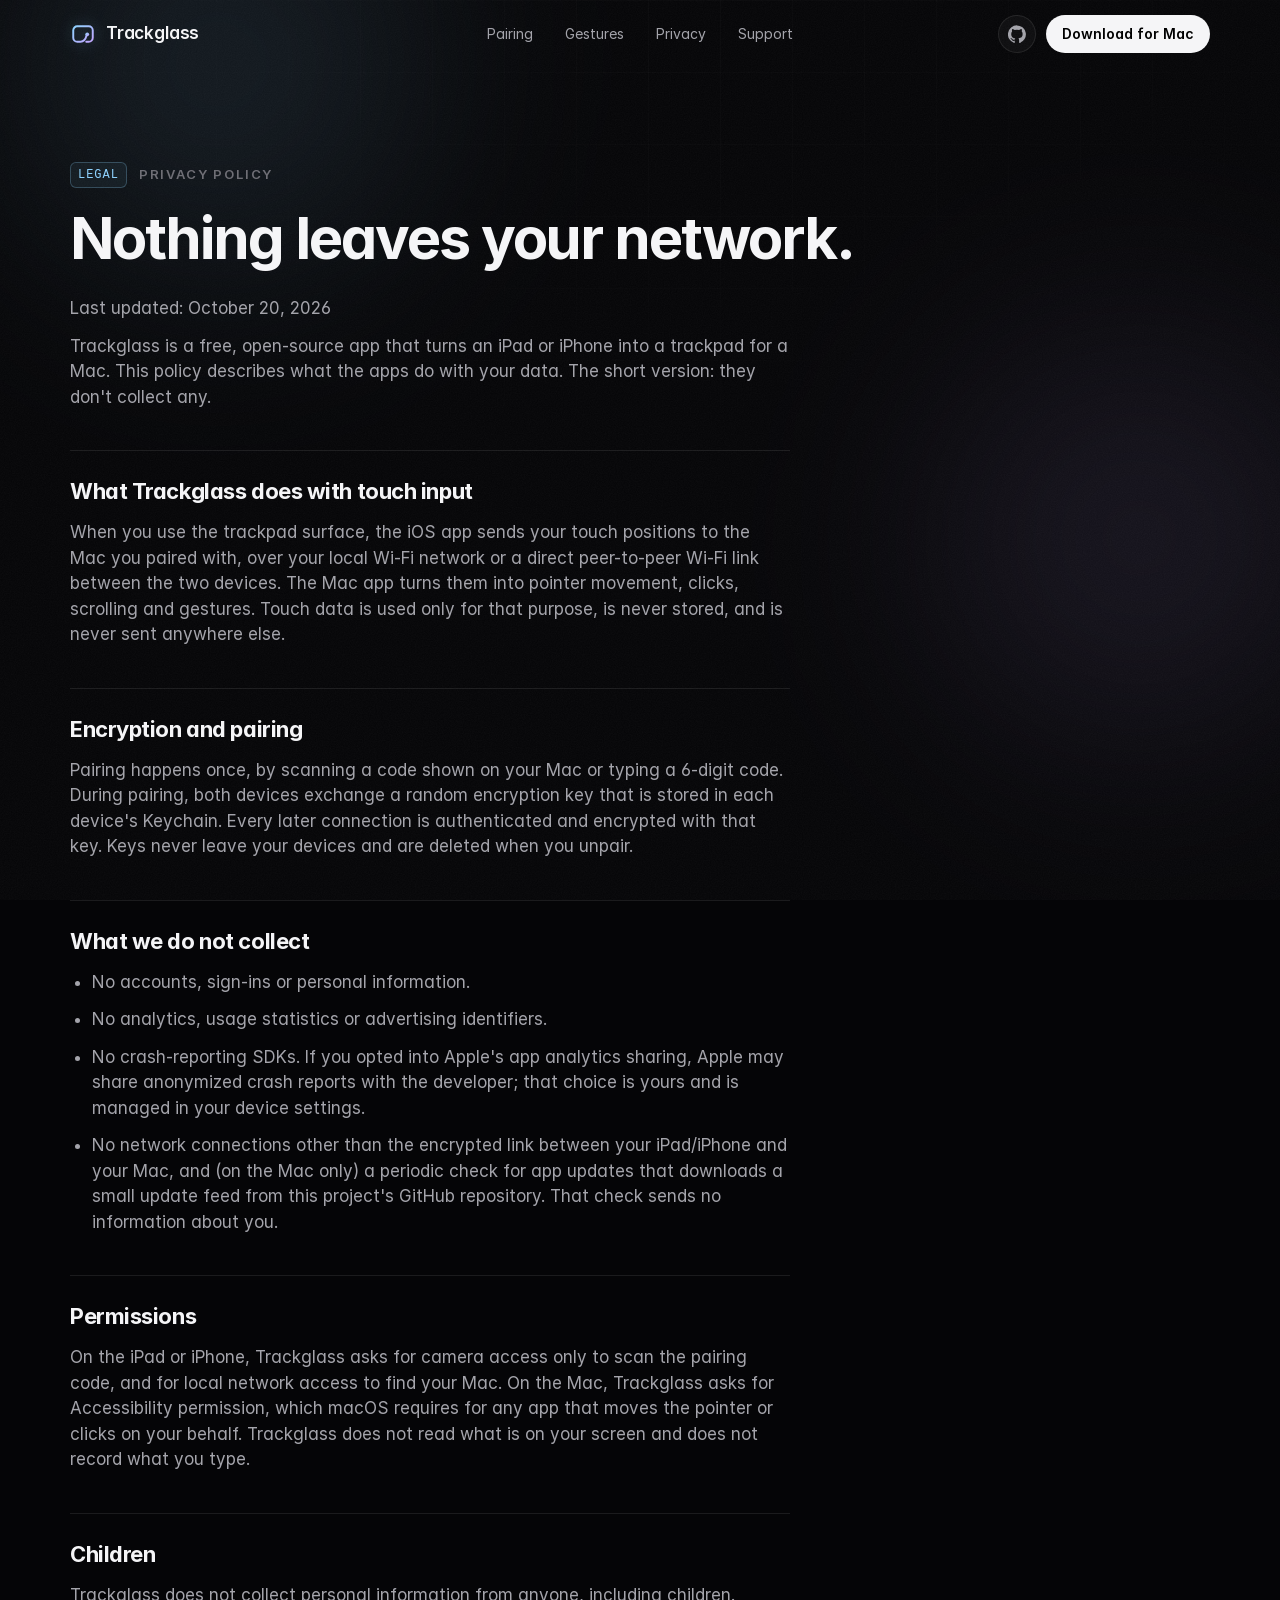
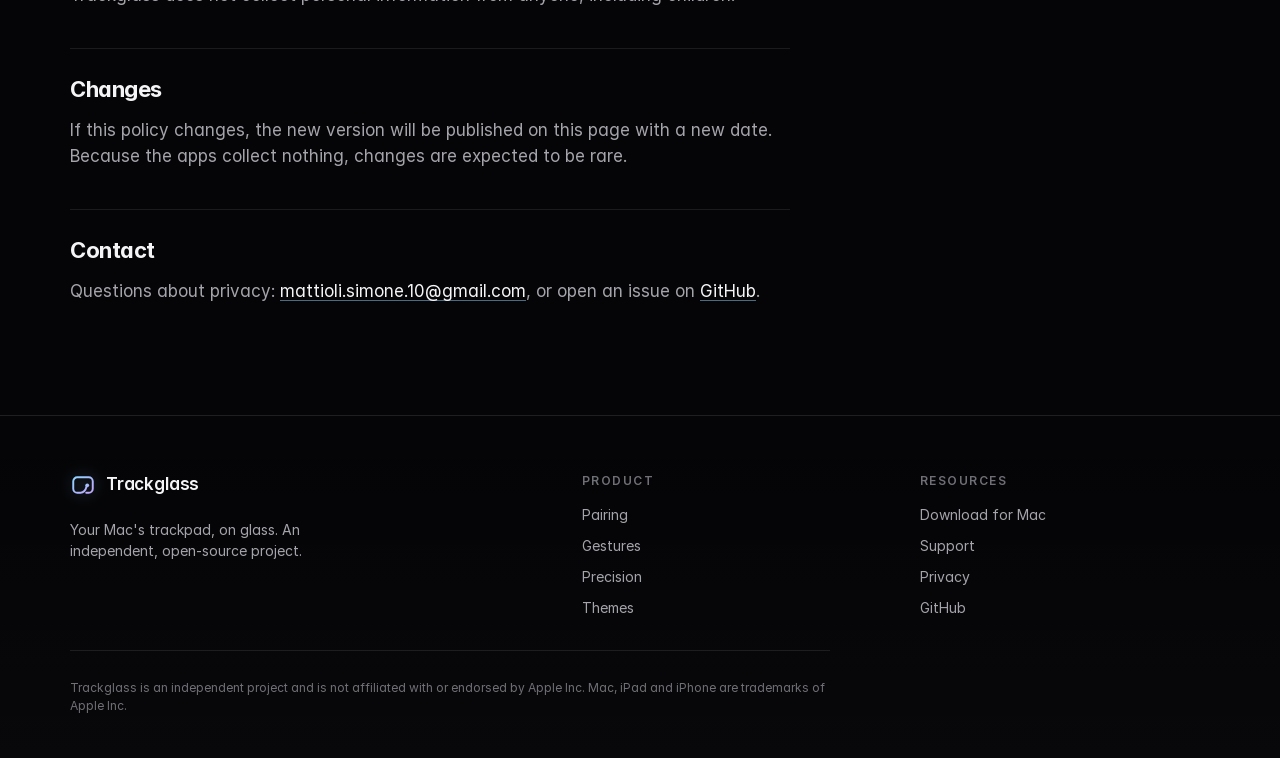
==== commit 01c748cb: "website: fix clipped descenders, mobile menu, inert App Store buttons, support e-mail" ====
--- a/website/privacy.html
+++ b/website/privacy.html
@@ -36,12 +36,21 @@
       <a href="support.html">Support</a>
     </nav>
     <div class="nav__actions">
+      <button class="nav__burger" id="navBurger" aria-label="Menu" aria-expanded="false" aria-controls="navSheet"><i></i></button>
       <a class="nav__gh" href="https://github.com/simo-hue/TrackGlass" aria-label="Source on GitHub">
         <svg viewBox="0 0 24 24" aria-hidden="true"><path fill="currentColor" d="M12 .5a12 12 0 0 0-3.8 23.4c.6.1.8-.3.8-.6v-2.2c-3.3.7-4-1.4-4-1.4-.6-1.4-1.4-1.8-1.4-1.8-1.1-.7.1-.7.1-.7 1.2.1 1.8 1.2 1.8 1.2 1.1 1.9 2.8 1.3 3.5 1 .1-.8.4-1.3.8-1.6-2.7-.3-5.5-1.3-5.5-5.9 0-1.3.5-2.4 1.2-3.2-.1-.3-.5-1.5.1-3.2 0 0 1-.3 3.3 1.2a11.5 11.5 0 0 1 6 0c2.3-1.5 3.3-1.2 3.3-1.2.6 1.7.2 2.9.1 3.2.8.8 1.2 1.9 1.2 3.2 0 4.6-2.8 5.6-5.5 5.9.4.4.8 1.1.8 2.2v3.3c0 .3.2.7.8.6A12 12 0 0 0 12 .5z"/></svg>
       </a>
       <a class="btn btn--small" href="https://github.com/simo-hue/TrackGlass/releases/latest">Download for Mac</a>
     </div>
   </div>
+  <nav class="nav__sheet" id="navSheet" aria-label="Menu">
+    <a href="index.html#pair">Pairing <span>01</span></a>
+    <a href="index.html#gestures">Gestures <span>02</span></a>
+    <a href="index.html#precision">Precision <span>03</span></a>
+    <a href="index.html#privacy">Privacy <span>04</span></a>
+    <a href="index.html#themes">Themes <span>06</span></a>
+    <a href="support.html">Support <span>↗</span></a>
+  </nav>
 </header>
 
 <main id="main" class="page">
@@ -76,7 +85,7 @@
       <p>If this policy changes, the new version will be published on this page with a new date. Because the apps collect nothing, changes are expected to be rare.</p>
 
       <h2>Contact</h2>
-      <p>Questions about privacy: <a href="mailto:SUPPORT_EMAIL">SUPPORT_EMAIL</a>, or open an issue on <a href="https://github.com/simo-hue/TrackGlass/issues">GitHub</a>.</p>
+      <p>Questions about privacy: <a href="mailto:mattioli.simone.10@gmail.com">mattioli.simone.10@gmail.com</a>, or open an issue on <a href="https://github.com/simo-hue/TrackGlass/issues">GitHub</a>.</p>
     </div>
   </div>
 </main>
--- a/website/styles.css
+++ b/website/styles.css
@@ -89,7 +89,9 @@
 .display { font-size: clamp(44px, 7.6vw, 104px); line-height: .98; letter-spacing: -.04em; font-weight: 700; text-wrap: balance; }
 .display--small { font-size: clamp(36px, 5.6vw, 72px); }
 .display .line { display: block; }
+.display .line.line--accent { display: block; width: fit-content; margin-inline: auto; }
 .line--accent {
+  display: inline-block; padding: 0 .06em .14em; margin: 0 -.06em -.14em;
   background: linear-gradient(100deg, #cfe9ff 0%, var(--accent-a) 28%, var(--accent-b) 70%, #ffd2f1 100%);
   background-size: 200% 100%; -webkit-background-clip: text; background-clip: text; color: transparent;
   animation: shimmer 9s ease-in-out infinite;
@@ -123,6 +125,10 @@
 .btn--ghost:hover { background: rgba(255,255,255,.1); border-color: rgba(255,255,255,.26); }
 .btn--ghost svg { width: 14px; height: 14px; opacity: .7; transition: transform .3s var(--ease); }
 .btn--ghost:hover svg { transform: translateX(2px); }
+.btn.is-soon { cursor: default; color: var(--fg-2); }
+.btn.is-soon:hover { transform: none; background: var(--glass-2); border-color: var(--line-2); }
+.btn.is-soon:hover svg { transform: none; }
+.btn__soon { font-family: var(--mono); font-size: 11px; font-weight: 500; letter-spacing: .04em; color: var(--accent-a); padding: 3px 8px; border-radius: 6px; background: rgba(143,211,255,.08); border: 1px solid rgba(143,211,255,.2); }
 .btn--small { height: 38px; padding: 0 16px; font-size: 14px; background: var(--fg); color: #000; }
 .btn--small:hover { box-shadow: 0 0 28px -2px var(--glow); }
 .cta { display: flex; flex-wrap: wrap; gap: 12px; margin-top: 36px; }
@@ -161,6 +167,19 @@
 .nav__links a { position: relative; z-index: 1; padding: 7px 14px; border-radius: 999px; transition: color .2s; }
 .nav__links a:hover, .nav__links a.is-active { color: var(--fg); }
 .nav__ind { position: absolute; top: 4px; left: var(--x, 0px); width: var(--w, 0px); height: calc(100% - 8px); border-radius: 999px; background: rgba(255,255,255,.08); opacity: var(--o, 0); transition: left .4s var(--ease), width .4s var(--ease), opacity .3s; }
+.nav__burger { display: none; width: 38px; height: 38px; border-radius: 50%; border: 1px solid var(--line); background: var(--glass); color: var(--fg); place-items: center; }
+.nav__burger i { position: relative; display: block; width: 16px; height: 2px; background: currentColor; border-radius: 2px; transition: transform .3s var(--ease), background .3s; }
+.nav__burger i::before, .nav__burger i::after { content: ""; position: absolute; left: 0; width: 16px; height: 2px; background: currentColor; border-radius: 2px; transition: transform .3s var(--ease), top .3s var(--ease); }
+.nav__burger i::before { top: -5px; } .nav__burger i::after { top: 5px; }
+.nav.is-open .nav__burger i { background: transparent; }
+.nav.is-open .nav__burger i::before { top: 0; transform: rotate(45deg); }
+.nav.is-open .nav__burger i::after { top: 0; transform: rotate(-45deg); }
+.nav__sheet { display: none; position: absolute; left: 16px; right: 16px; top: calc(100% + 8px); padding: 8px; border-radius: 18px; background: rgba(12,12,16,.97); border: 1px solid var(--line-2); backdrop-filter: blur(20px); -webkit-backdrop-filter: blur(20px); box-shadow: 0 30px 60px -30px rgba(0,0,0,.9); }
+.nav__sheet a { display: flex; align-items: center; justify-content: space-between; padding: 13px 14px; border-radius: 12px; font-size: 16px; font-weight: 500; color: var(--fg); }
+.nav__sheet a:hover { background: var(--glass-2); }
+.nav__sheet a span { font-family: var(--mono); font-size: 11px; color: var(--fg-3); }
+.nav.is-open .nav__sheet { display: grid; animation: sheet .3s var(--ease); }
+@keyframes sheet { from { opacity: 0; transform: translateY(-6px); } }
 .nav__actions { display: flex; align-items: center; justify-content: flex-end; gap: 10px; }
 .nav__gh { display: grid; place-items: center; width: 38px; height: 38px; border-radius: 50%; color: var(--fg-2); border: 1px solid var(--line); background: var(--glass); transition: color .2s, border-color .2s, transform .3s var(--ease-spring); }
 .nav__gh svg { width: 18px; height: 18px; }
@@ -205,7 +224,7 @@
   filter: blur(24px); pointer-events: none;
 }
 .hero__ring {
-  position: absolute; left: 50%; top: 560px; width: 1500px; height: 1500px; transform: translateX(-50%); pointer-events: none;
+  position: absolute; left: 50%; top: 720px; width: 1500px; height: 1500px; transform: translateX(-50%); pointer-events: none;
   border-radius: 50%; border: 1px solid rgba(255,255,255,.05);
   box-shadow: 0 0 0 120px rgba(255,255,255,.012), 0 0 0 260px rgba(255,255,255,.008);
   mask-image: linear-gradient(#000 0%, transparent 55%); -webkit-mask-image: linear-gradient(#000 0%, transparent 55%);
@@ -236,9 +255,9 @@
 }
 .float b { font-size: 20px; font-weight: 700; letter-spacing: -.03em; color: var(--fg); font-variant-numeric: tabular-nums; line-height: 1; }
 .float b small { font-size: 12px; font-weight: 600; margin-left: 2px; color: var(--accent-a); }
-.float--a { left: 3%; top: 26%; animation-delay: -1s; }
-.float--b { right: 3%; top: 40%; animation-delay: -3.5s; }
-.float--c { left: 6%; bottom: 14%; animation-delay: -5s; }
+.float--a { left: 0; top: 22%; animation-delay: -1s; }
+.float--b { right: 0; top: 44%; animation-delay: -3.5s; }
+.float--c { left: 2%; bottom: 16%; animation-delay: -5s; }
 .float__lock { width: 10px; height: 12px; border-radius: 3px; background: var(--accent); position: relative; }
 .float__lock::before { content: ""; position: absolute; left: 1.5px; top: -6px; width: 7px; height: 7px; border: 2px solid var(--accent-a); border-bottom: 0; border-radius: 5px 5px 0 0; box-sizing: border-box; }
 @keyframes floaty { 0%, 100% { transform: translateY(0); } 50% { transform: translateY(-8px); } }
@@ -518,7 +537,7 @@
 .stats { display: grid; grid-template-columns: repeat(4, 1fr); border-top: 1px solid var(--line); border-bottom: 1px solid var(--line); }
 .stat { padding: 40px 28px; border-left: 1px solid var(--line); }
 .stat:first-child { border-left: 0; }
-.stat b { display: block; font-size: 60px; line-height: 1; letter-spacing: -.045em; font-weight: 700; font-variant-numeric: tabular-nums; background: var(--accent); -webkit-background-clip: text; background-clip: text; color: transparent; }
+.stat b { display: block; font-size: 60px; line-height: 1.1; letter-spacing: -.045em; font-weight: 700; font-variant-numeric: tabular-nums; background: var(--accent); -webkit-background-clip: text; background-clip: text; color: transparent; }
 .stat b small { font-size: 20px; letter-spacing: -.01em; margin-left: 5px; }
 .stat span { display: block; margin-top: 12px; color: var(--fg-2); font-size: 15px; }
 .stat b > span { display: inline; margin: 0; color: inherit; font-size: inherit; }
@@ -605,9 +624,13 @@
 /* ==========================================================================
    RESPONSIVE
    ========================================================================== */
+@media (max-width: 1200px) { .float { display: none; } }
 @media (max-width: 1000px) {
   .nav__inner { grid-template-columns: 1fr auto; }
   .nav__links { display: none; }
+  .nav__burger { display: grid; }
+  .nav.is-open { background: rgba(5,5,7,.8); backdrop-filter: saturate(160%) blur(20px); -webkit-backdrop-filter: saturate(160%) blur(20px); border-color: var(--line); }
+  .hero__ring { display: none; }
   .cards { grid-template-columns: repeat(2, 1fr); }
   .stats { grid-template-columns: repeat(2, 1fr); }
   .stat:nth-child(3) { border-left: 0; }
@@ -622,7 +645,6 @@
   .pair__progress { display: none; }
   .step { opacity: 1; transform: none; }
   .section { padding: 110px 0; }
-  .float { display: none; }
   .footer__inner { grid-template-columns: 1fr 1fr; }
   .footer__brand { grid-column: 1 / -1; }
 }
@@ -638,6 +660,7 @@
   .caption__label { min-width: 0; }
   .hint { display: none; }
   .nav__gh { display: none; }
+  .btn--small { height: 36px; padding: 0 14px; font-size: 13px; }
   .footer__inner { grid-template-columns: 1fr; }
   .seg { flex-wrap: wrap; justify-content: center; border-radius: 22px; }
   .section { padding: 90px 0; }
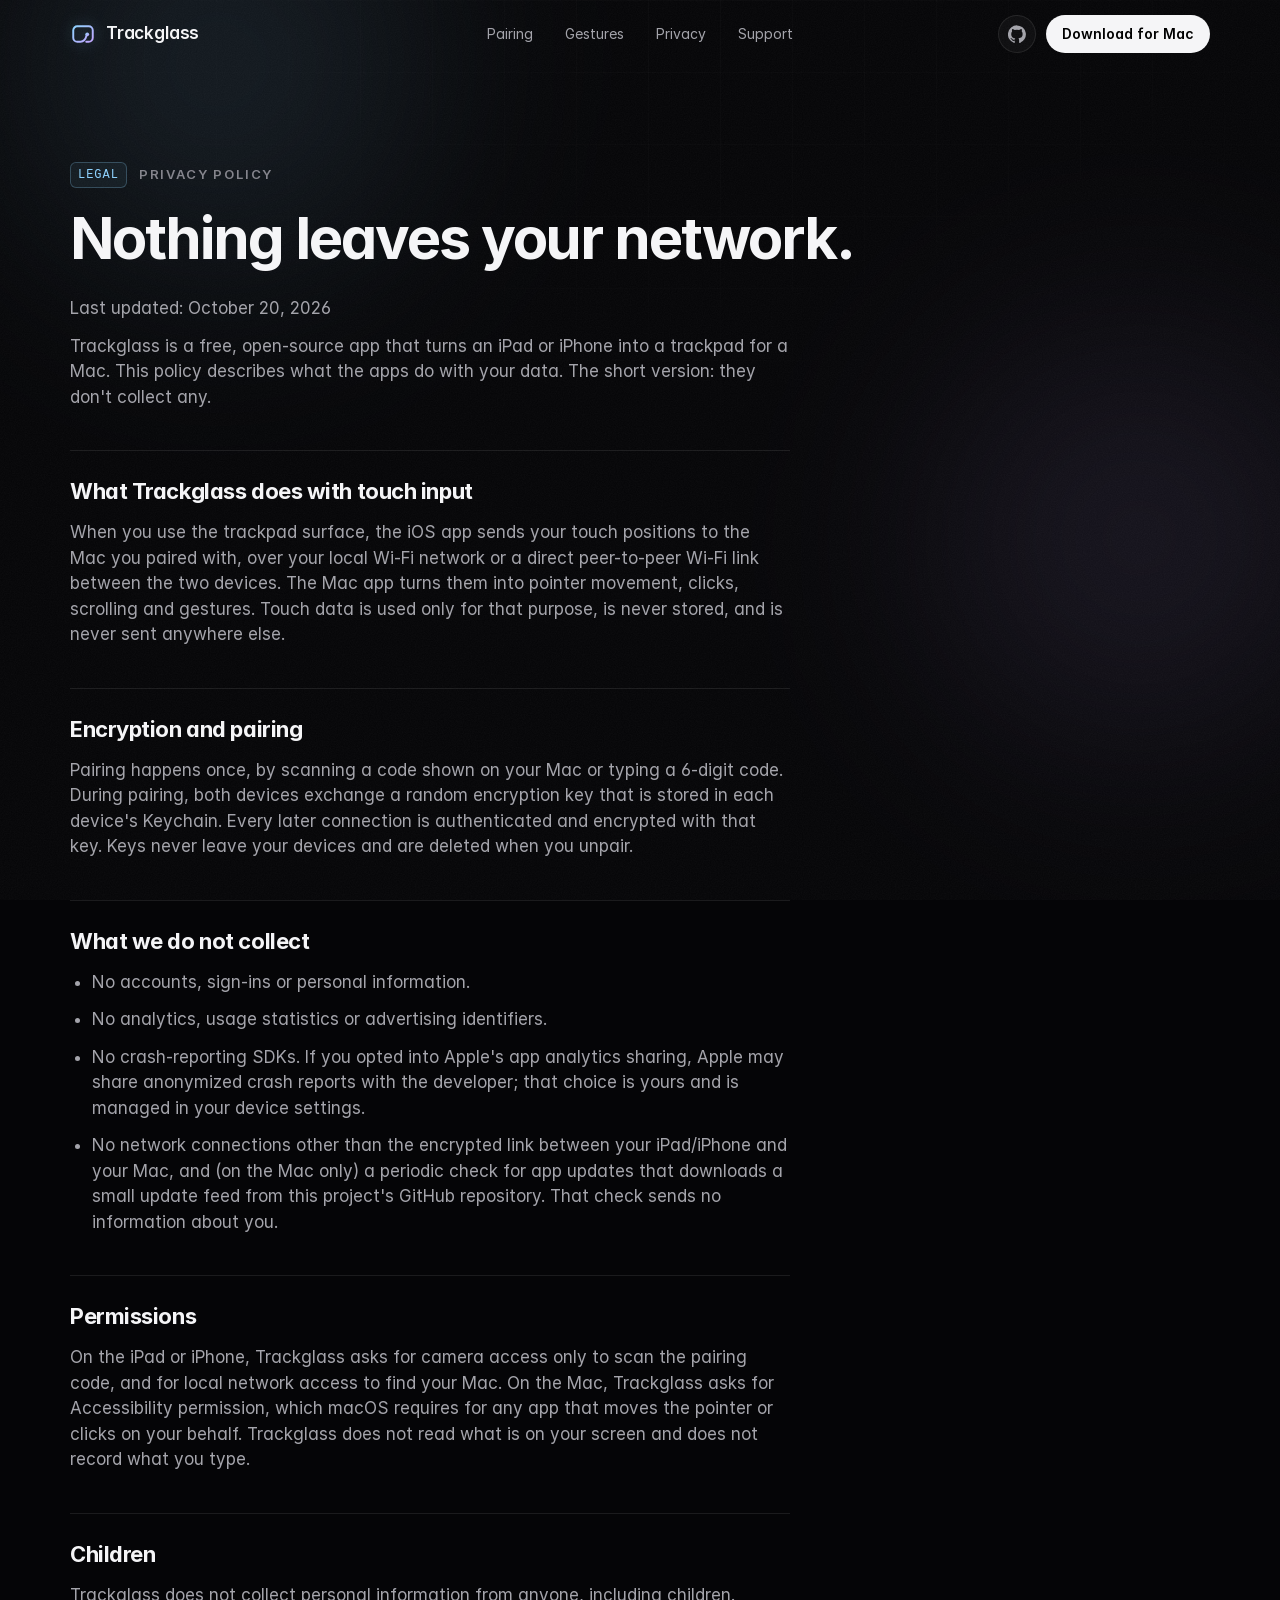
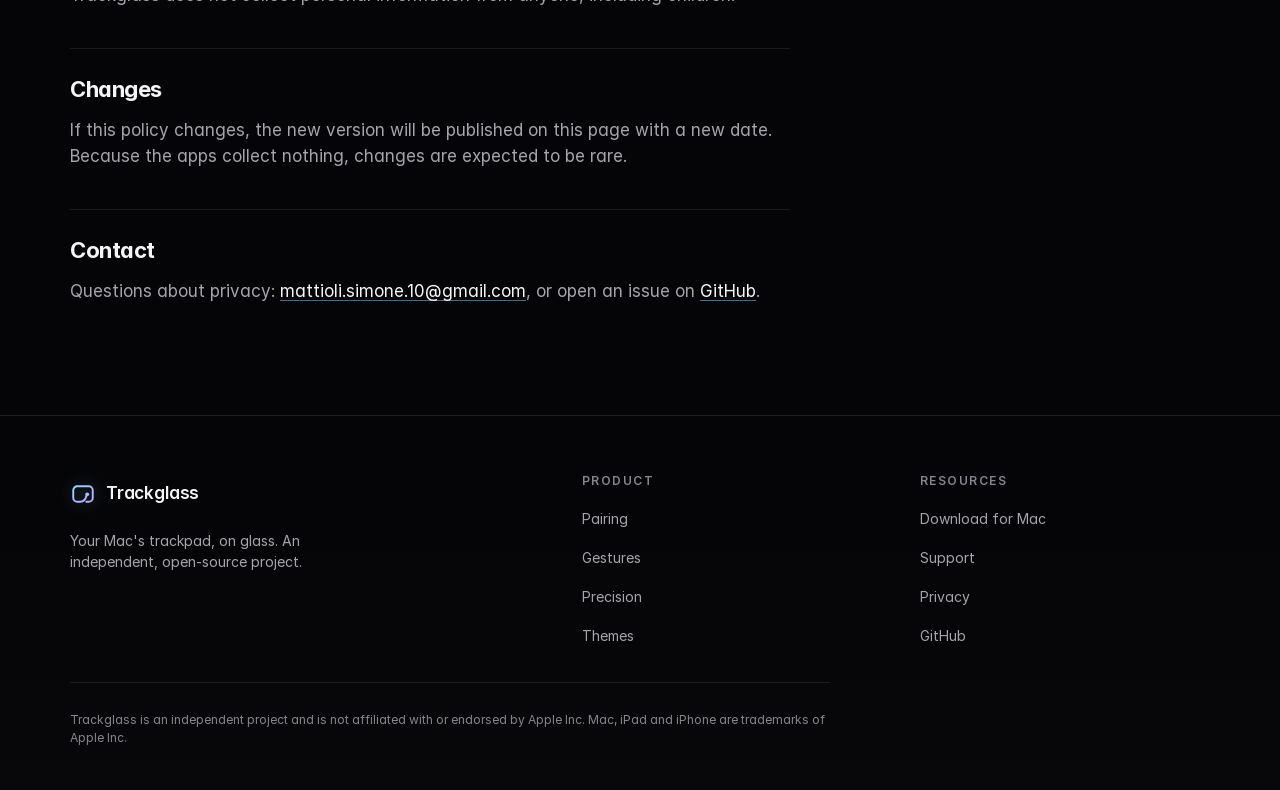
==== commit 0ac9e415: "website: mobile and accessibility pass (zero axe violations, 44px targets, touch scrolling, safe are" ====
--- a/website/privacy.html
+++ b/website/privacy.html
@@ -6,7 +6,10 @@
   <title>Privacy — Trackglass</title>
   <meta name="description" content="Trackglass privacy policy: no accounts, no analytics, no cloud. Touch input goes only to the Mac you paired, encrypted, over your local network.">
   <meta name="theme-color" content="#050507">
+  <meta name="color-scheme" content="dark">
   <link rel="icon" href="assets/favicon.svg" type="image/svg+xml">
+  <link rel="apple-touch-icon" href="assets/apple-touch-icon.png">
+  <link rel="preload" href="assets/fonts/Inter-Regular.woff2" as="font" type="font/woff2" crossorigin>
   <link rel="stylesheet" href="styles.css">
 </head>
 <body>
@@ -103,14 +106,14 @@
       <p>Your Mac's trackpad, on glass. An independent, open-source project.</p>
     </div>
     <nav class="footer__col" aria-label="Product">
-      <h4>Product</h4>
+      <h3>Product</h3>
       <a href="index.html#pair">Pairing</a>
       <a href="index.html#gestures">Gestures</a>
       <a href="index.html#precision">Precision</a>
       <a href="index.html#themes">Themes</a>
     </nav>
     <nav class="footer__col" aria-label="Resources">
-      <h4>Resources</h4>
+      <h3>Resources</h3>
       <a href="https://github.com/simo-hue/TrackGlass/releases/latest">Download for Mac</a>
       <a href="support.html">Support</a>
       <a href="privacy.html">Privacy</a>
--- a/website/styles.css
+++ b/website/styles.css
@@ -16,7 +16,7 @@
   --bg-3: #111116;
   --fg: #f5f5f7;
   --fg-2: #a4a4ab;
-  --fg-3: #6f6f76;
+  --fg-3: #85858d;
   --line: rgba(255,255,255,.09);
   --line-2: rgba(255,255,255,.16);
   --accent-a: #8fd3ff;
@@ -46,8 +46,8 @@
 }
 h1, h2, h3, h4, p, ul, ol { margin: 0; }
 ul, ol { padding: 0; list-style: none; }
-a { color: inherit; text-decoration: none; }
-button { font: inherit; color: inherit; background: none; border: 0; cursor: pointer; }
+a { color: inherit; text-decoration: none; -webkit-tap-highlight-color: transparent; }
+button { font: inherit; color: inherit; background: none; border: 0; cursor: pointer; -webkit-tap-highlight-color: transparent; }
 svg { display: block; }
 ::selection { background: rgba(143,211,255,.35); }
 :focus-visible { outline: 2px solid var(--accent-a); outline-offset: 3px; border-radius: 6px; }
@@ -55,7 +55,7 @@
 .skip { position: absolute; left: -9999px; top: 8px; padding: 8px 12px; background: var(--fg); color: #000; border-radius: 8px; z-index: 100; }
 .skip:focus { left: 8px; }
 
-.container { width: min(var(--container), calc(100% - 48px)); margin-inline: auto; }
+.container { width: min(var(--container), calc(100% - 48px - env(safe-area-inset-left, 0px) - env(safe-area-inset-right, 0px))); margin-inline: auto; }
 
 /* ==========================================================================
    ATMOSPHERE
@@ -139,7 +139,7 @@
 .chips li { font-size: 12.5px; font-weight: 500; color: var(--fg-2); padding: 6px 12px; border-radius: 999px; border: 1px solid var(--line); background: var(--glass); letter-spacing: .01em; }
 
 .badge {
-  display: inline-flex; align-items: center; gap: 10px; height: 36px; padding: 0 14px 0 12px; border-radius: 999px; margin-bottom: 30px;
+  display: inline-flex; align-items: center; gap: 10px; height: 40px; padding: 0 14px 0 12px; border-radius: 999px; margin-bottom: 30px;
   font-size: 13px; font-weight: 500; color: var(--fg);
   background: var(--glass); border: 1px solid var(--line-2); backdrop-filter: blur(10px); -webkit-backdrop-filter: blur(10px);
   box-shadow: 0 0 0 1px rgba(0,0,0,.4), 0 10px 30px -14px rgba(143,211,255,.4);
@@ -159,15 +159,15 @@
 .nav.is-solid { height: 60px; background: rgba(5,5,7,.62); backdrop-filter: saturate(160%) blur(20px); -webkit-backdrop-filter: saturate(160%) blur(20px); border-color: var(--line); }
 .nav__progress { position: absolute; left: 0; top: 0; height: 2px; width: 100%; transform: scaleX(var(--p, 0)); transform-origin: 0 50%; background: var(--accent); opacity: 0; transition: opacity .3s; }
 .nav.is-solid .nav__progress { opacity: 1; }
-.nav__inner { height: 100%; width: min(var(--container), calc(100% - 40px)); margin-inline: auto; display: grid; grid-template-columns: 1fr auto 1fr; align-items: center; gap: 24px; }
-.brand { display: inline-flex; align-items: center; gap: 10px; font-weight: 600; font-size: 17px; letter-spacing: -.01em; }
+.nav__inner { height: 100%; width: min(var(--container), calc(100% - 40px - env(safe-area-inset-left, 0px) - env(safe-area-inset-right, 0px))); margin-inline: auto; display: grid; grid-template-columns: 1fr auto 1fr; align-items: center; gap: 24px; }
+.brand { display: inline-flex; align-items: center; gap: 10px; min-height: 44px; font-weight: 600; font-size: 17px; letter-spacing: -.01em; }
 .brand__mark { width: 26px; height: 26px; filter: drop-shadow(0 0 8px rgba(143,211,255,.35)); }
 .nav__links { position: relative; display: flex; gap: 4px; padding: 4px; border-radius: 999px; border: 1px solid transparent; font-size: 14px; color: var(--fg-2); transition: border-color .4s, background .4s; }
 .nav.is-solid .nav__links { border-color: var(--line); background: var(--glass); }
 .nav__links a { position: relative; z-index: 1; padding: 7px 14px; border-radius: 999px; transition: color .2s; }
 .nav__links a:hover, .nav__links a.is-active { color: var(--fg); }
 .nav__ind { position: absolute; top: 4px; left: var(--x, 0px); width: var(--w, 0px); height: calc(100% - 8px); border-radius: 999px; background: rgba(255,255,255,.08); opacity: var(--o, 0); transition: left .4s var(--ease), width .4s var(--ease), opacity .3s; }
-.nav__burger { display: none; width: 38px; height: 38px; border-radius: 50%; border: 1px solid var(--line); background: var(--glass); color: var(--fg); place-items: center; }
+.nav__burger { display: none; width: 44px; height: 44px; border-radius: 50%; border: 1px solid var(--line); background: var(--glass); color: var(--fg); place-items: center; }
 .nav__burger i { position: relative; display: block; width: 16px; height: 2px; background: currentColor; border-radius: 2px; transition: transform .3s var(--ease), background .3s; }
 .nav__burger i::before, .nav__burger i::after { content: ""; position: absolute; left: 0; width: 16px; height: 2px; background: currentColor; border-radius: 2px; transition: transform .3s var(--ease), top .3s var(--ease); }
 .nav__burger i::before { top: -5px; } .nav__burger i::after { top: 5px; }
@@ -188,8 +188,9 @@
 /* ==========================================================================
    REVEAL
    ========================================================================== */
-.reveal { opacity: 0; transform: translateY(24px); filter: blur(6px); transition: opacity 1s var(--ease) var(--d, 0s), transform 1s var(--ease) var(--d, 0s), filter 1s var(--ease) var(--d, 0s); }
-.reveal.in { opacity: 1; transform: none; filter: blur(0); }
+.reveal { opacity: 0; transform: translateY(24px); transition: opacity 1s var(--ease) var(--d, 0s), transform 1s var(--ease) var(--d, 0s), filter 1s var(--ease) var(--d, 0s); }
+.reveal.in { opacity: 1; transform: none; }
+@media (min-width: 1001px) and (hover: hover) { .reveal { filter: blur(6px); } .reveal.in { filter: blur(0); } }
 
 /* ==========================================================================
    PANELS (glass with gradient hairline + cursor spotlight)
@@ -303,22 +304,73 @@
 .win__bar span { width: 8px; height: 8px; border-radius: 50%; background: rgba(255,255,255,.22); }
 .win__bar span:nth-child(1) { background: #ff5f57; } .win__bar span:nth-child(2) { background: #febc2e; } .win__bar span:nth-child(3) { background: #28c840; }
 .win__bar b { margin-left: 8px; font-weight: 600; }
-.win--photos { left: 36px; top: 46px; width: 400px; height: 330px; }
+/* Browser windows in the hero demo (github.com/simo-hue and simo-hue.github.io) */
+.win--browser { left: 20px; top: 34px; width: 656px; height: 378px; background: #0d1117; }
+.win--browser .win__bar { background: #161b22; }
+.win__bar .url { margin: 0 auto; display: inline-flex; align-items: center; gap: 5px; height: 16px; padding: 0 30px; border-radius: 5px; background: rgba(255,255,255,.08); font-weight: 500; color: rgba(255,255,255,.7); font-size: 9px; }
+.win__bar .url i { width: 7px; height: 8px; border: 1px solid rgba(255,255,255,.5); border-radius: 2px; border-top-width: 2px; }
 .win__body { position: absolute; inset: 26px 0 0 0; overflow: hidden; }
-.grid { display: grid; grid-template-columns: repeat(4, 1fr); gap: 8px; padding: 10px; transform: translateY(var(--scroll, 0px)) scale(var(--zoom, 1)); transform-origin: 50% 35%; will-change: transform; }
-.grid i { display: block; aspect-ratio: 1; border-radius: 6px; }
-.win--small { left: 470px; top: 120px; width: 200px; height: 200px; }
-.win__lines { padding: 14px 12px; display: grid; gap: 9px; }
-.win__lines i { display: block; height: 7px; border-radius: 4px; background: rgba(255,255,255,.14); }
-.win__btn { position: absolute; left: 12px; bottom: 14px; height: 28px; padding: 0 14px; border-radius: 7px; background: rgba(255,255,255,.12); color: #fff; font-size: 11px; font-weight: 600; transition: background .15s, transform .15s; pointer-events: none; }
-.win__btn.is-hot { background: rgba(143,211,255,.5); }
-.win__btn.is-pressed { transform: scale(.94); background: var(--accent-a); color: #000; }
-.win--mail { left: 90px; top: 60px; width: 520px; height: 300px; }
-.mail { padding: 8px 10px; display: grid; gap: 7px; }
-.mail__row { display: grid; grid-template-columns: 22px 1fr; grid-template-rows: auto auto; column-gap: 10px; row-gap: 5px; padding: 6px 8px; border-radius: 8px; background: rgba(255,255,255,.05); }
-.mail__row i { grid-row: 1 / span 2; width: 22px; height: 22px; border-radius: 50%; background: linear-gradient(135deg, #5b7bd5, #9b6fe0); }
-.mail__row b { height: 8px; border-radius: 4px; background: rgba(255,255,255,.35); }
-.mail__row s { height: 7px; border-radius: 4px; background: rgba(255,255,255,.12); }
+.gh__page { transform: translateY(var(--scroll, 0px)) scale(var(--zoom, 1)); transform-origin: 56% 38%; will-change: transform; color: #e6edf3; font-size: 8.5px; line-height: 1.35; }
+.gh__top { display: flex; align-items: center; gap: 12px; height: 24px; padding: 0 14px; border-bottom: 1px solid #30363d; font-size: 8px; color: #c9d1d9; }
+.gh__top svg { width: 14px; height: 14px; color: #fff; }
+.gh__top em { margin-left: auto; font-style: normal; padding: 2px 7px; border: 1px solid #30363d; border-radius: 4px; }
+.gh__tabs { display: flex; gap: 14px; height: 22px; align-items: flex-end; padding: 0 14px 0 236px; border-bottom: 1px solid #30363d; font-size: 8px; color: #c9d1d9; }
+.gh__tabs span { padding-bottom: 5px; border-bottom: 2px solid transparent; }
+.gh__tabs span.is-on { border-color: #f78166; font-weight: 600; }
+.gh__tabs b { font-size: 7px; padding: 0 4px; border-radius: 8px; background: #30363d; font-weight: 500; }
+.gh__cols { display: grid; grid-template-columns: 200px 1fr; gap: 18px; padding: 12px 16px; }
+.gh__avatar { width: 84px; height: 84px; border-radius: 50%; display: block; box-shadow: 0 0 0 1px #30363d; }
+.gh__name { font-size: 13px; font-weight: 600; margin-top: 8px; letter-spacing: -.01em; }
+.gh__login { color: #8b949e; font-size: 10px; }
+.gh__follow { position: static; display: block; width: 100%; height: 20px; margin-top: 8px; border-radius: 5px; background: #21262d; border: 1px solid #30363d; color: #c9d1d9; font-size: 9px; font-weight: 600; }
+.gh__follow.is-hot { background: #30363d; }
+.gh__follow.is-pressed { background: var(--accent-a); color: #000; border-color: transparent; transform: scale(.97); }
+.gh__bio { margin-top: 8px; color: #c9d1d9; }
+.gh__meta { display: grid; gap: 3px; margin-top: 8px; color: #8b949e; font-size: 8px; }
+.gh__meta b { color: #e6edf3; font-weight: 600; }
+.gh__readme { border: 1px solid #30363d; border-radius: 6px; padding: 10px 12px 12px; text-align: center; }
+.gh__readme-path { text-align: left; font-family: var(--mono); font-size: 7.5px; color: #8b949e; }
+.gh__readme-path span { color: #58a6ff; }
+.gh__readme-title { font-family: var(--mono); font-size: 14px; font-weight: 700; color: #f78166; margin-top: 10px; }
+.gh__readme-sub { font-weight: 600; margin-top: 8px; font-size: 9px; }
+.gh__readme-text { margin-top: 4px; color: #c9d1d9; }
+.gh__readme-text b { color: #e6edf3; }
+.gh__chip { display: inline-block; margin-top: 8px; padding: 3px 8px; border-radius: 3px; background: #1f6feb; color: #fff; font-size: 7px; font-weight: 700; letter-spacing: .08em; text-transform: uppercase; }
+.gh__h { font-size: 10px; font-weight: 500; margin: 14px 0 6px; }
+.gh__repos { display: grid; grid-template-columns: 1fr 1fr; gap: 8px; }
+.gh__repo { position: relative; border: 1px solid #30363d; border-radius: 6px; padding: 8px 10px 20px; font-size: 7.5px; color: #8b949e; }
+.gh__repo b { color: #58a6ff; font-size: 9px; font-weight: 600; }
+.gh__repo s { text-decoration: none; margin-left: 6px; padding: 0 5px; border: 1px solid #30363d; border-radius: 8px; font-size: 6.5px; }
+.gh__repo p { margin-top: 4px; color: #c9d1d9; }
+.gh__repo u { position: absolute; left: 10px; bottom: 6px; display: flex; align-items: center; gap: 4px; text-decoration: none; }
+.gh__repo u i { width: 7px; height: 7px; border-radius: 50%; background: var(--c, #888); }
+.gh__repo em { font-style: normal; margin-left: 8px; }
+.gh__contrib { display: grid; grid-template-columns: repeat(52, 1fr); gap: 2px; padding: 8px; border: 1px solid #30363d; border-radius: 6px; }
+.gh__contrib i { aspect-ratio: 1; border-radius: 1.5px; background: #161b22; }
+.gh__contrib i[data-l="1"] { background: #0e4429; } .gh__contrib i[data-l="2"] { background: #006d32; } .gh__contrib i[data-l="3"] { background: #26a641; } .gh__contrib i[data-l="4"] { background: #39d353; }
+
+.sm { background: #0a0a0a; color: #f2f2f2; font-size: 8.5px; }
+.sm__nav { display: flex; align-items: center; gap: 8px; height: 24px; padding: 0 16px; border-bottom: 1px solid rgba(255,255,255,.1); font-family: var(--mono); font-size: 7.5px; }
+.sm__nav i { width: 9px; height: 9px; border: 1px solid rgba(255,255,255,.6); border-radius: 50%; }
+.sm__nav i:first-of-type { margin-left: auto; }
+.sm__nav i:last-of-type { border-radius: 2px; border-width: 1px 0; height: 7px; }
+.sm__hero { position: relative; padding: 20px 20px 0; min-height: 168px; }
+.sm__eyebrow { display: flex; align-items: center; gap: 6px; font-family: var(--mono); font-size: 6.5px; letter-spacing: .18em; text-transform: uppercase; color: #9a9a9a; }
+.sm__eyebrow::before { content: ""; width: 16px; height: 1px; background: #d9682b; }
+.sm__title { font-size: 40px; line-height: 1; letter-spacing: -.045em; font-weight: 700; margin-top: 10px; }
+.sm__tag { max-width: 300px; margin-top: 10px; color: #b5b5b5; font-size: 9px; line-height: 1.45; }
+.sm__btns { display: flex; gap: 6px; margin-top: 14px; font-size: 8px; font-weight: 600; }
+.sm__btns b { padding: 5px 10px; border-radius: 3px; background: #f2f2f2; color: #000; }
+.sm__btns span { padding: 5px 10px; border-radius: 3px; border: 1px solid rgba(255,255,255,.25); }
+.sm__photo { position: absolute; right: 20px; top: 20px; width: 190px; height: 132px; border-radius: 4px; background: radial-gradient(120% 90% at 30% 20%, #3b5a7a, #1b2b3a 55%, #0d1117); box-shadow: inset 0 0 0 1px rgba(255,255,255,.08); display: flex; align-items: flex-end; padding: 8px; font-size: 6.5px; color: rgba(255,255,255,.7); font-style: italic; }
+.sm__sec { display: flex; align-items: baseline; gap: 14px; padding: 18px 20px 8px; border-top: 1px solid rgba(255,255,255,.1); }
+.sm__sec span { font-family: var(--mono); font-size: 6.5px; letter-spacing: .14em; text-transform: uppercase; color: #9a9a9a; }
+.sm__sec b { font-size: 13px; letter-spacing: -.02em; }
+.sm__cards { display: grid; grid-template-columns: repeat(4, 1fr); gap: 8px; padding: 0 20px 20px; }
+.sm__card { font-size: 7.5px; }
+.sm__card i { display: block; aspect-ratio: 2 / 1; border-radius: 4px; background: var(--g); margin-bottom: 5px; }
+.sm__card s { display: block; text-decoration: none; color: #9a9a9a; font-size: 6.5px; text-transform: uppercase; letter-spacing: .1em; }
+.sm__card b { display: block; margin-top: 2px; font-size: 8.5px; }
 
 .pointer { position: absolute; left: 0; top: 0; width: 20px; height: 20px; transform: translate(var(--px, 300px), var(--py, 200px)) scale(var(--ps, 1)); transform-origin: 5px 3px; filter: drop-shadow(0 1px 2px rgba(0,0,0,.6)); will-change: transform; transition: transform .08s linear; }
 .pointer.is-down { --ps: .86; }
@@ -399,8 +451,12 @@
 .pair__sticky { position: sticky; top: 0; height: 100vh; display: flex; align-items: center; overflow: hidden; }
 .pair__grid { display: grid; grid-template-columns: 0.9fr 1.1fr; gap: 56px; align-items: center; }
 .steps { margin-top: 36px; display: grid; gap: 22px; }
-.step { display: grid; grid-template-columns: 36px 1fr; gap: 16px; opacity: .3; transition: opacity .5s var(--ease), transform .5s var(--ease); transform: translateX(-6px); }
-.step.is-active { opacity: 1; transform: none; }
+.step { display: grid; grid-template-columns: 36px 1fr; gap: 16px; transition: transform .5s var(--ease); transform: translateX(-6px); }
+.step h3, .step p, .step__n { transition: color .5s var(--ease); }
+.step:not(.is-active) h3 { color: var(--fg-2); }
+.step:not(.is-active) p { color: var(--fg-3); }
+.step:not(.is-active) .step__n { color: var(--fg-3); }
+.step.is-active { transform: none; }
 .step__n { width: 32px; height: 32px; border-radius: 50%; display: grid; place-items: center; font-size: 13px; font-weight: 700; border: 1px solid var(--line-2); color: var(--fg-2); background: var(--glass); transition: background .4s, color .4s, border-color .4s, box-shadow .4s; }
 .step.is-active .step__n { background: var(--fg); color: #000; border-color: var(--fg); box-shadow: 0 0 24px -4px var(--glow); }
 .step h3 { font-size: 20px; font-weight: 600; letter-spacing: -.015em; }
@@ -519,10 +575,14 @@
 .control { margin-top: 32px; display: grid; grid-template-columns: auto 1fr auto; align-items: center; gap: 16px; max-width: 480px; padding: 14px 18px; border-radius: 14px; border: 1px solid var(--line); background: var(--glass); }
 .control label { font-size: 14px; color: var(--fg-2); }
 .control output { font-family: var(--mono); font-size: 13px; color: var(--fg); min-width: 64px; text-align: right; font-variant-numeric: tabular-nums; }
-input[type="range"] { -webkit-appearance: none; appearance: none; width: 100%; height: 4px; border-radius: 2px; background: linear-gradient(90deg, var(--accent-a), var(--accent-b)) 0 0 / var(--fill, 33%) 100% no-repeat, rgba(255,255,255,.14); outline: none; }
-input[type="range"]::-webkit-slider-thumb { -webkit-appearance: none; width: 22px; height: 22px; border-radius: 50%; background: #fff; box-shadow: 0 2px 10px rgba(0,0,0,.6), 0 0 0 4px rgba(255,255,255,.08); cursor: pointer; transition: box-shadow .2s; }
+input[type="range"] { -webkit-appearance: none; appearance: none; width: 100%; height: 32px; margin: 0; background: transparent; cursor: pointer; }
+input[type="range"]:focus-visible { outline-offset: 0; }
+input[type="range"]::-webkit-slider-runnable-track { height: 4px; border-radius: 2px; background: linear-gradient(90deg, var(--accent-a), var(--accent-b)) 0 0 / var(--fill, 33%) 100% no-repeat, rgba(255,255,255,.14); }
+input[type="range"]::-webkit-slider-thumb { -webkit-appearance: none; width: 22px; height: 22px; margin-top: -9px; border-radius: 50%; background: #fff; box-shadow: 0 2px 10px rgba(0,0,0,.6), 0 0 0 4px rgba(255,255,255,.08); transition: box-shadow .2s; }
 input[type="range"]::-webkit-slider-thumb:hover { box-shadow: 0 2px 10px rgba(0,0,0,.6), 0 0 0 6px rgba(143,211,255,.25); }
-input[type="range"]::-moz-range-thumb { width: 22px; height: 22px; border: 0; border-radius: 50%; background: #fff; cursor: pointer; }
+input[type="range"]::-moz-range-track { height: 4px; border-radius: 2px; background: rgba(255,255,255,.14); }
+input[type="range"]::-moz-range-progress { height: 4px; border-radius: 2px; background: linear-gradient(90deg, var(--accent-a), var(--accent-b)); }
+input[type="range"]::-moz-range-thumb { width: 22px; height: 22px; border: 0; border-radius: 50%; background: #fff; }
 .facts { margin-top: 28px; display: grid; gap: 14px; }
 .facts li { display: grid; grid-template-columns: 76px 1fr; gap: 14px; align-items: baseline; font-size: 14px; color: var(--fg-2); padding-top: 14px; border-top: 1px solid var(--line); }
 .facts b { font-size: 18px; font-weight: 700; letter-spacing: -.02em; color: var(--fg); font-variant-numeric: tabular-nums; }
@@ -595,7 +655,7 @@
 .download__glow { position: absolute; left: 50%; bottom: -420px; width: 1100px; height: 760px; transform: translateX(-50%); background: radial-gradient(closest-side, rgba(195,166,255,.26), rgba(143,211,255,.1) 50%, transparent 72%); filter: blur(28px); pointer-events: none; z-index: 0; }
 .download__panel::after { content: ""; position: absolute; inset: 0; background-image: linear-gradient(rgba(255,255,255,.04) 1px, transparent 1px), linear-gradient(90deg, rgba(255,255,255,.04) 1px, transparent 1px); background-size: 48px 48px; mask-image: radial-gradient(ellipse 60% 70% at 50% 100%, #000, transparent); -webkit-mask-image: radial-gradient(ellipse 60% 70% at 50% 100%, #000, transparent); pointer-events: none; z-index: 0; }
 .download__panel .lede { margin-inline: auto; }
-.gh { margin-top: 40px; display: inline-flex; align-items: center; gap: 10px; color: var(--fg-2); font-size: 15px; transition: color .2s; }
+.gh { margin-top: 32px; display: inline-flex; align-items: center; gap: 10px; padding: 10px 4px; color: var(--fg-2); font-size: 15px; transition: color .2s; }
 .gh:hover { color: var(--fg); }
 .gh svg { width: 20px; height: 20px; }
 
@@ -604,8 +664,8 @@
 .footer__inner { display: grid; grid-template-columns: 1.6fr 1fr 1fr; gap: 32px 48px; }
 .footer__brand p { margin-top: 14px; max-width: 320px; font-size: 14px; color: var(--fg-2); }
 .footer__col { display: grid; gap: 10px; align-content: start; font-size: 14px; color: var(--fg-2); }
-.footer__col h4 { font-size: 12px; font-weight: 600; letter-spacing: .12em; text-transform: uppercase; color: var(--fg-3); margin-bottom: 4px; }
-.footer__col a { transition: color .2s; width: fit-content; }
+.footer__col h3 { font-size: 12px; font-weight: 600; letter-spacing: .12em; text-transform: uppercase; color: var(--fg-3); margin-bottom: 4px; }
+.footer__col a { transition: color .2s; width: fit-content; padding: 4px 0; }
 .footer__col a:hover { color: var(--fg); }
 .footer__legal { grid-column: 1 / -1; font-size: 12px; color: var(--fg-3); max-width: 760px; padding-top: 28px; border-top: 1px solid var(--line); }
 
@@ -660,13 +720,35 @@
   .caption__label { min-width: 0; }
   .hint { display: none; }
   .nav__gh { display: none; }
-  .btn--small { height: 36px; padding: 0 14px; font-size: 13px; }
+  .btn--small { height: 44px; padding: 0 16px; font-size: 14px; }
+  .bg__grain { animation: none; opacity: .04; }
+  .bg__aurora { opacity: .42; }
+  .float, .hero__ring { display: none; }
+  .scene-frame::before { display: none; }
+  .seg button { height: 44px; }
+  .footer__col a { min-height: 44px; display: inline-flex; align-items: center; }
+  .hero { padding-bottom: 16px; }
+  .ticker { margin-top: 24px; }
+  .scene-wrap { margin-top: 44px; }
   .footer__inner { grid-template-columns: 1fr; }
   .seg { flex-wrap: wrap; justify-content: center; border-radius: 22px; }
   .section { padding: 90px 0; }
   .download__panel { padding: 64px 20px 48px; border-radius: 24px; }
   .display--small br { display: none; }
   .bg__aurora { filter: blur(60px); }
+}
+
+/* Touch devices */
+@media (pointer: coarse) {
+  .seg button { height: 44px; padding: 0 18px 0 14px; }
+  .footer__col a, .footer__links a { min-height: 44px; display: inline-flex; align-items: center; }
+  .nav__sheet a { min-height: 48px; }
+  .ipad__glass { cursor: auto; }
+  .card:hover, .tile:hover { transform: none; }
+}
+@media (prefers-contrast: more) {
+  :root { --fg-2: #d0d0d6; --fg-3: #a8a8b0; --line: rgba(255,255,255,.22); --line-2: rgba(255,255,255,.34); }
+  .bg__grain, .bg__grid { display: none; }
 }
 
 /* Reduced motion */
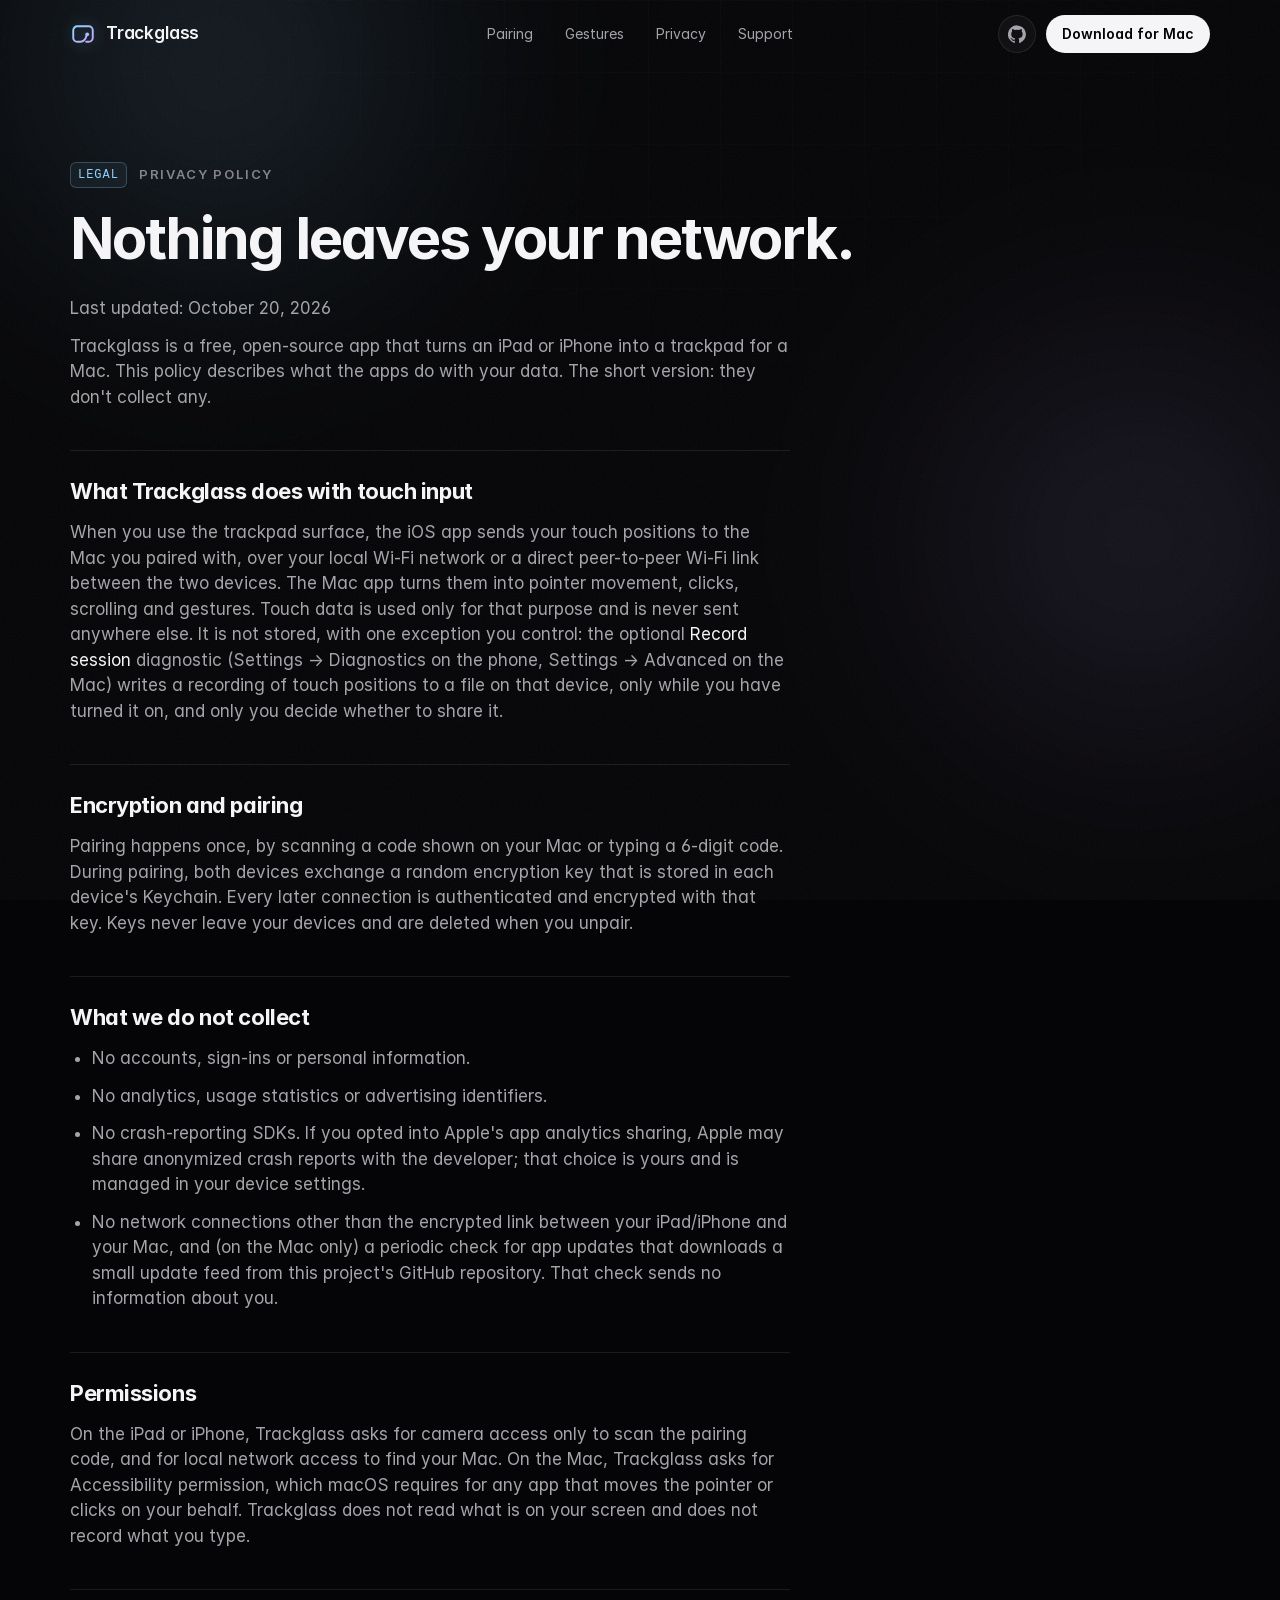
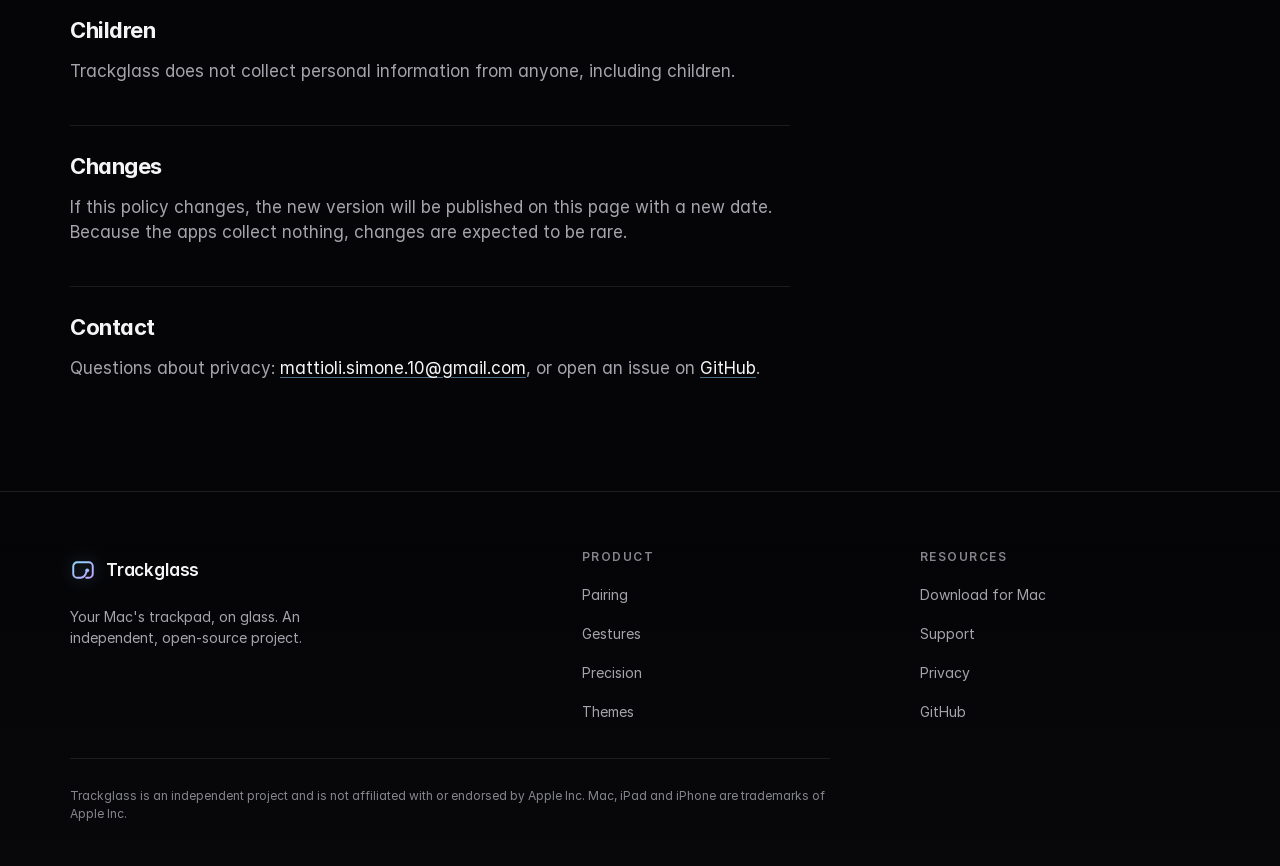
==== commit 8180df7f: "docs: install, App Store and privacy wording" ====
--- a/website/privacy.html
+++ b/website/privacy.html
@@ -65,7 +65,7 @@
       <p>Trackglass is a free, open-source app that turns an iPad or iPhone into a trackpad for a Mac. This policy describes what the apps do with your data. The short version: they don't collect any.</p>
 
       <h2>What Trackglass does with touch input</h2>
-      <p>When you use the trackpad surface, the iOS app sends your touch positions to the Mac you paired with, over your local Wi‑Fi network or a direct peer-to-peer Wi‑Fi link between the two devices. The Mac app turns them into pointer movement, clicks, scrolling and gestures. Touch data is used only for that purpose, is never stored, and is never sent anywhere else.</p>
+      <p>When you use the trackpad surface, the iOS app sends your touch positions to the Mac you paired with, over your local Wi‑Fi network or a direct peer-to-peer Wi‑Fi link between the two devices. The Mac app turns them into pointer movement, clicks, scrolling and gestures. Touch data is used only for that purpose and is never sent anywhere else. It is not stored, with one exception you control: the optional <em>Record session</em> diagnostic (Settings → Diagnostics on the phone, Settings → Advanced on the Mac) writes a recording of touch positions to a file on that device, only while you have turned it on, and only you decide whether to share it.</p>
 
       <h2>Encryption and pairing</h2>
       <p>Pairing happens once, by scanning a code shown on your Mac or typing a 6-digit code. During pairing, both devices exchange a random encryption key that is stored in each device's Keychain. Every later connection is authenticated and encrypted with that key. Keys never leave your devices and are deleted when you unpair.</p>
--- a/website/styles.css
+++ b/website/styles.css
@@ -349,28 +349,53 @@
 .gh__contrib i { aspect-ratio: 1; border-radius: 1.5px; background: #161b22; }
 .gh__contrib i[data-l="1"] { background: #0e4429; } .gh__contrib i[data-l="2"] { background: #006d32; } .gh__contrib i[data-l="3"] { background: #26a641; } .gh__contrib i[data-l="4"] { background: #39d353; }
 
-.sm { background: #0a0a0a; color: #f2f2f2; font-size: 8.5px; }
-.sm__nav { display: flex; align-items: center; gap: 8px; height: 24px; padding: 0 16px; border-bottom: 1px solid rgba(255,255,255,.1); font-family: var(--mono); font-size: 7.5px; }
-.sm__nav i { width: 9px; height: 9px; border: 1px solid rgba(255,255,255,.6); border-radius: 50%; }
-.sm__nav i:first-of-type { margin-left: auto; }
-.sm__nav i:last-of-type { border-radius: 2px; border-width: 1px 0; height: 7px; }
-.sm__hero { position: relative; padding: 20px 20px 0; min-height: 168px; }
-.sm__eyebrow { display: flex; align-items: center; gap: 6px; font-family: var(--mono); font-size: 6.5px; letter-spacing: .18em; text-transform: uppercase; color: #9a9a9a; }
-.sm__eyebrow::before { content: ""; width: 16px; height: 1px; background: #d9682b; }
-.sm__title { font-size: 40px; line-height: 1; letter-spacing: -.045em; font-weight: 700; margin-top: 10px; }
-.sm__tag { max-width: 300px; margin-top: 10px; color: #b5b5b5; font-size: 9px; line-height: 1.45; }
-.sm__btns { display: flex; gap: 6px; margin-top: 14px; font-size: 8px; font-weight: 600; }
-.sm__btns b { padding: 5px 10px; border-radius: 3px; background: #f2f2f2; color: #000; }
-.sm__btns span { padding: 5px 10px; border-radius: 3px; border: 1px solid rgba(255,255,255,.25); }
-.sm__photo { position: absolute; right: 20px; top: 20px; width: 190px; height: 132px; border-radius: 4px; background: radial-gradient(120% 90% at 30% 20%, #3b5a7a, #1b2b3a 55%, #0d1117); box-shadow: inset 0 0 0 1px rgba(255,255,255,.08); display: flex; align-items: flex-end; padding: 8px; font-size: 6.5px; color: rgba(255,255,255,.7); font-style: italic; }
-.sm__sec { display: flex; align-items: baseline; gap: 14px; padding: 18px 20px 8px; border-top: 1px solid rgba(255,255,255,.1); }
-.sm__sec span { font-family: var(--mono); font-size: 6.5px; letter-spacing: .14em; text-transform: uppercase; color: #9a9a9a; }
-.sm__sec b { font-size: 13px; letter-spacing: -.02em; }
-.sm__cards { display: grid; grid-template-columns: repeat(4, 1fr); gap: 8px; padding: 0 20px 20px; }
-.sm__card { font-size: 7.5px; }
-.sm__card i { display: block; aspect-ratio: 2 / 1; border-radius: 4px; background: var(--g); margin-bottom: 5px; }
-.sm__card s { display: block; text-decoration: none; color: #9a9a9a; font-size: 6.5px; text-transform: uppercase; letter-spacing: .1em; }
-.sm__card b { display: block; margin-top: 2px; font-size: 8.5px; }
+/* simo-hue.github.io, scaled ~0.5: tokens from the site's data/theme.json (dark scheme) and ds.css / hub.css */
+.sm { --sb: #0a0a0a; --sl: #141414; --sbd: #262626; --sa: #d9823f; --st: #a3a3a3; --std: #fafafa; --stl: #97938f; background: var(--sb); color: var(--st); font-size: 8px; line-height: 1.5; letter-spacing: -.005em; }
+.sm__header { display: flex; align-items: center; gap: 10px; height: 32px; padding: 0 20px; border-bottom: 1px solid var(--sbd); background: rgba(10,10,10,.78); }
+.sm__wordmark { font-family: var(--mono); font-size: 7.5px; font-weight: 500; letter-spacing: .02em; color: var(--std); white-space: nowrap; }
+.sm__wordmark b { color: var(--sa); font-weight: 500; }
+.sm__nav { display: flex; gap: 2px; margin-left: 6px; font-size: 7.2px; font-weight: 500; }
+.sm__nav span { padding: 3px 5px; }
+.sm__nav span.is-active { color: var(--std); position: relative; }
+.sm__nav span.is-active::after { content: ""; position: absolute; left: 5px; right: 5px; bottom: 0; height: 1px; background: var(--sa); }
+.sm__search { margin-left: auto; display: inline-flex; align-items: center; gap: 5px; height: 18px; padding: 0 5px 0 6px; border: 1px solid var(--sbd); border-radius: 2px; font-family: var(--mono); font-size: 6.5px; color: var(--stl); white-space: nowrap; }
+.sm__search b { font-weight: 500; padding: 1px 3px; border: 1px solid var(--sbd); border-radius: 2px; font-size: 5.5px; }
+.sm__icon { width: 18px; height: 18px; display: grid; place-items: center; font-size: 9px; color: var(--st); }
+.sm__cv { display: inline-flex; align-items: center; height: 18px; border: 1px solid var(--sbd); border-radius: 2px; font-size: 6.5px; font-weight: 500; color: var(--st); white-space: nowrap; }
+.sm__cv span { padding: 0 7px; }
+.sm__cv i { width: 1px; height: 10px; background: var(--sbd); }
+.sm__hero { position: relative; display: grid; grid-template-columns: minmax(0, 1fr) 32%; align-items: center; gap: 36px; padding: 26px 20px 22px; overflow: hidden; }
+.sm__grid { position: absolute; inset: 0; pointer-events: none; background-image: repeating-linear-gradient(to right, var(--sbd) 0, var(--sbd) 1px, transparent 1px, transparent calc(100% / 6)); opacity: .55; }
+.sm__intro { position: relative; z-index: 1; }
+.sm__eyebrow { display: inline-flex; align-items: center; gap: 6px; font-family: var(--mono); font-size: 6px; font-weight: 500; letter-spacing: .14em; text-transform: uppercase; color: var(--stl); }
+.sm__eyebrow::before { content: ""; width: 14px; height: 1px; background: var(--sa); }
+.sm__title { font-size: 44px; line-height: .98; letter-spacing: -.04em; font-weight: 600; color: var(--std); margin-top: 10px; }
+.sm__title b { color: var(--sa); font-weight: 600; }
+.sm__lead { max-width: 42ch; margin-top: 12px; font-size: 9.2px; line-height: 1.55; color: var(--st); }
+.sm__cta { display: flex; gap: 6px; margin-top: 16px; }
+.sm__btn { display: inline-flex; align-items: center; gap: 4px; padding: 5px 9px; border-radius: 2px; border: 1px solid var(--sbd); font-size: 7.2px; font-weight: 500; color: var(--st); }
+.sm__btn--primary { border-color: var(--std); color: var(--std); }
+.sm__note { margin-top: 12px; font-size: 6.8px; color: var(--stl); }
+.sm__portrait { position: relative; z-index: 1; margin: 0; transform: rotate(2deg); }
+.sm__portrait img { display: block; width: 100%; height: auto; aspect-ratio: 4 / 5; object-fit: cover; border-radius: 3px; }
+.sm__portrait figcaption { margin-top: 7px; display: grid; gap: 2px; font-family: var(--mono); font-size: 6px; color: var(--stl); }
+.sm__portrait figcaption b { font-weight: 500; color: var(--std); }
+.sm__section { padding: 18px 20px 20px; }
+.sm__row { display: flex; align-items: flex-end; justify-content: space-between; gap: 16px; margin-bottom: 12px; }
+.sm__h2 { font-size: 18px; line-height: 1.05; letter-spacing: -.03em; font-weight: 600; color: var(--std); margin-top: 6px; }
+.sm__sub { margin-top: 5px; max-width: 46ch; font-size: 7.6px; line-height: 1.6; }
+.sm__link { flex: none; font-size: 7.2px; font-weight: 500; color: var(--sa); }
+.sm__cards { display: grid; grid-template-columns: repeat(4, minmax(0, 1fr)); gap: 10px; }
+.sm__card { display: flex; flex-direction: column; border: 1px solid var(--sbd); border-radius: 2px; background: var(--sl); overflow: hidden; }
+.sm__media { aspect-ratio: 16 / 9; overflow: hidden; border-bottom: 1px solid var(--sbd); }
+.sm__media img { display: block; width: 100%; height: 100%; object-fit: cover; }
+.sm__media--logo { display: grid; place-items: center; background: #0a0a0a; }
+.sm__media--logo img { width: 42px; height: 42px; object-fit: contain; }
+.sm__body { padding: 9px 9px 10px; display: flex; flex-direction: column; gap: 4px; }
+.sm__body s { text-decoration: none; font-family: var(--mono); font-size: 5.6px; letter-spacing: .04em; text-transform: uppercase; color: var(--sa); }
+.sm__body b { font-size: 8.4px; line-height: 1.25; letter-spacing: -.02em; font-weight: 600; color: var(--std); }
+.sm__body p { font-size: 6.6px; line-height: 1.55; color: var(--st); margin: 0; }
+.sm__body u { text-decoration: none; margin-top: 4px; font-family: var(--mono); font-size: 5.6px; letter-spacing: .05em; text-transform: uppercase; color: var(--std); }
 
 .pointer { position: absolute; left: 0; top: 0; width: 20px; height: 20px; transform: translate(var(--px, 300px), var(--py, 200px)) scale(var(--ps, 1)); transform-origin: 5px 3px; filter: drop-shadow(0 1px 2px rgba(0,0,0,.6)); will-change: transform; transition: transform .08s linear; }
 .pointer.is-down { --ps: .86; }
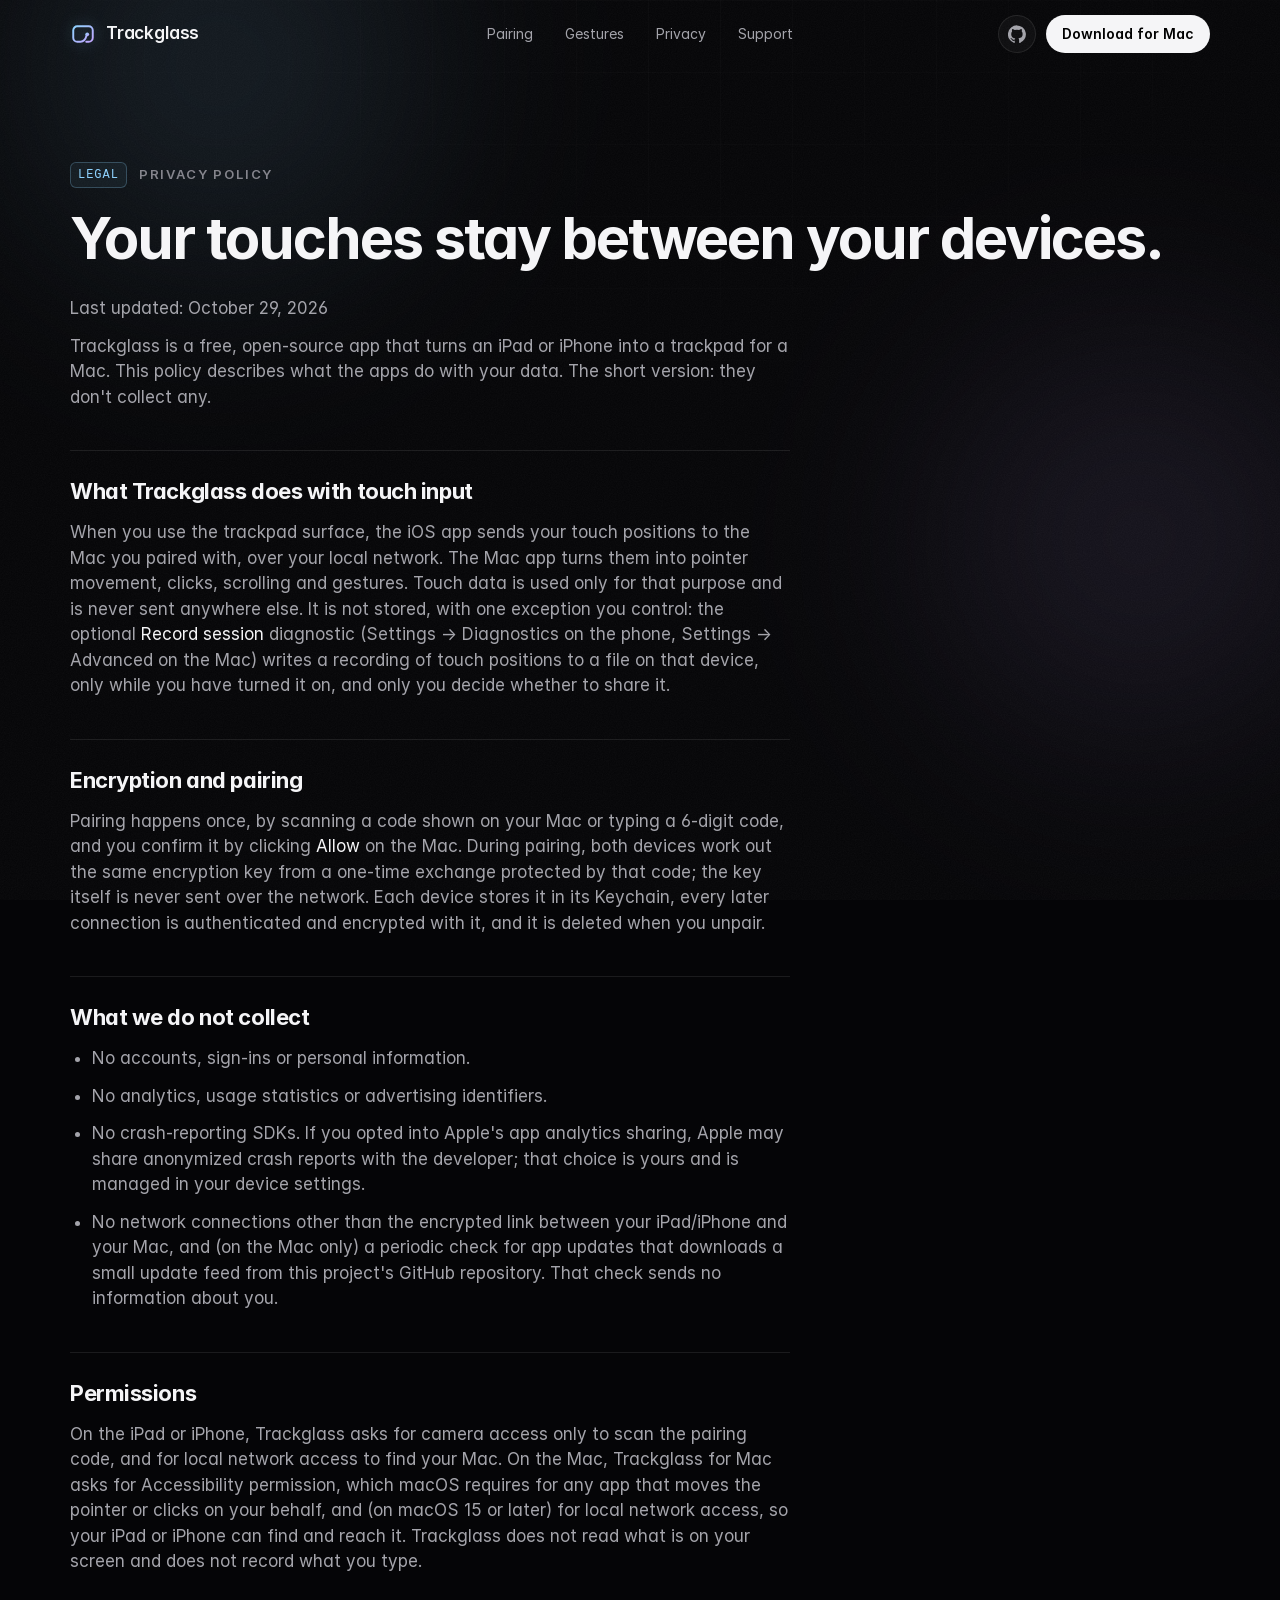
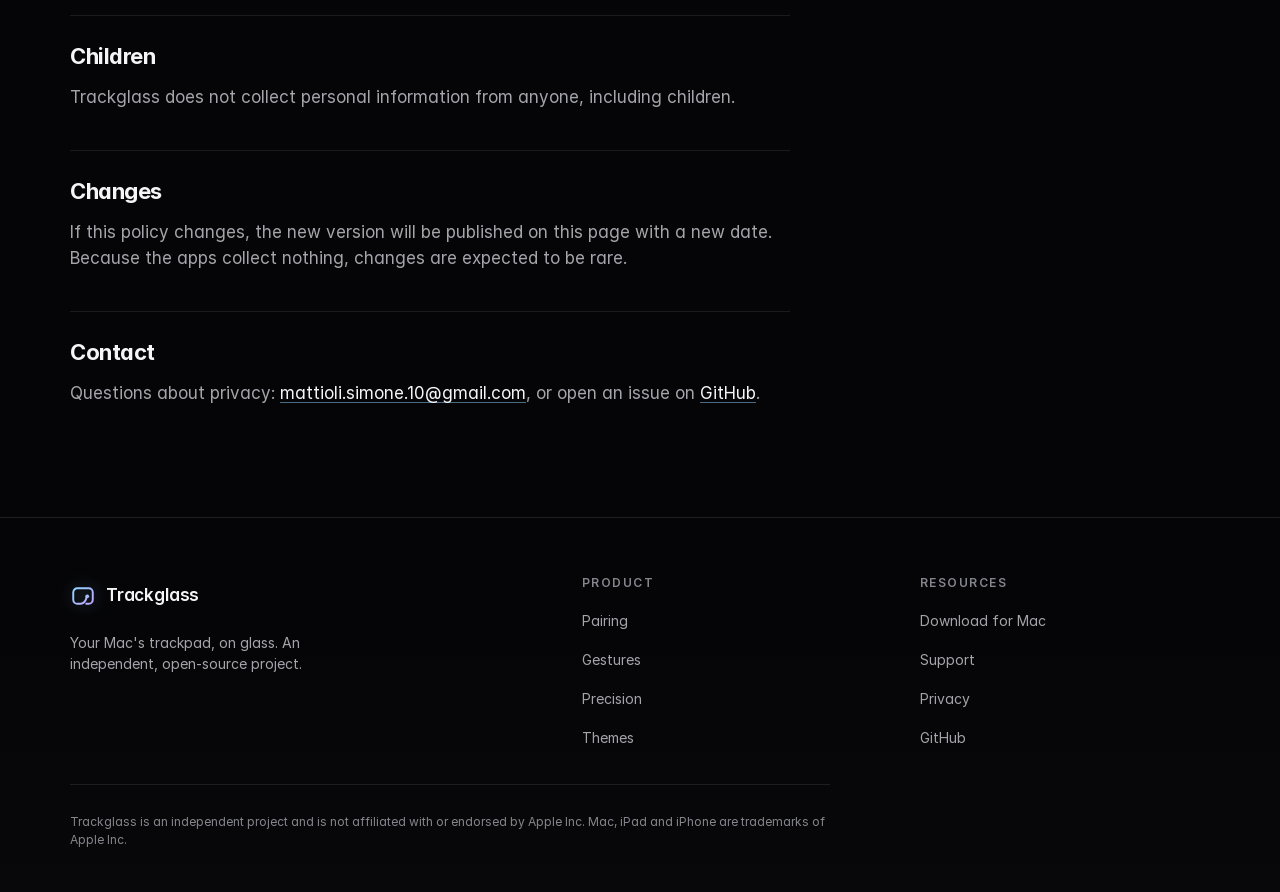
==== commit a6cc1531: "docs: round 2 spec amendments, website, owner checklist" ====
--- a/website/privacy.html
+++ b/website/privacy.html
@@ -5,7 +5,14 @@
   <meta name="viewport" content="width=device-width, initial-scale=1, viewport-fit=cover">
   <title>Privacy — Trackglass</title>
   <meta name="description" content="Trackglass privacy policy: no accounts, no analytics, no cloud. Touch input goes only to the Mac you paired, encrypted, over your local network.">
+  <meta property="og:description" content="No accounts, no analytics, no cloud. Touch input goes only to the Mac you paired, encrypted, over your local network.">
   <meta name="theme-color" content="#050507">
+  <link rel="canonical" href="https://simo-hue.github.io/TrackGlass/privacy.html">
+  <meta property="og:type" content="website">
+  <meta property="og:title" content="Privacy — Trackglass">
+  <meta property="og:url" content="https://simo-hue.github.io/TrackGlass/privacy.html">
+  <meta property="og:image" content="https://simo-hue.github.io/TrackGlass/assets/og.png">
+  <meta name="twitter:card" content="summary_large_image">
   <meta name="color-scheme" content="dark">
   <link rel="icon" href="assets/favicon.svg" type="image/svg+xml">
   <link rel="apple-touch-icon" href="assets/apple-touch-icon.png">
@@ -53,22 +60,23 @@
     <a href="index.html#privacy">Privacy <span>04</span></a>
     <a href="index.html#themes">Themes <span>06</span></a>
     <a href="support.html">Support <span>↗</span></a>
+    <a class="nav__sheet-download" href="https://github.com/simo-hue/TrackGlass/releases/latest">Download for Mac <span>↓</span></a>
   </nav>
 </header>
 
 <main id="main" class="page">
   <div class="container">
     <p class="eyebrow"><b>Legal</b> Privacy policy</p>
-    <h1 class="headline">Nothing leaves your network.</h1>
+    <h1 class="headline">Your touches stay between your devices.</h1>
     <div class="prose">
-      <p>Last updated: <time datetime="2026-10-20">October 20, 2026</time></p>
+      <p>Last updated: <time datetime="2026-10-29">October 29, 2026</time></p>
       <p>Trackglass is a free, open-source app that turns an iPad or iPhone into a trackpad for a Mac. This policy describes what the apps do with your data. The short version: they don't collect any.</p>
 
       <h2>What Trackglass does with touch input</h2>
-      <p>When you use the trackpad surface, the iOS app sends your touch positions to the Mac you paired with, over your local Wi‑Fi network or a direct peer-to-peer Wi‑Fi link between the two devices. The Mac app turns them into pointer movement, clicks, scrolling and gestures. Touch data is used only for that purpose and is never sent anywhere else. It is not stored, with one exception you control: the optional <em>Record session</em> diagnostic (Settings → Diagnostics on the phone, Settings → Advanced on the Mac) writes a recording of touch positions to a file on that device, only while you have turned it on, and only you decide whether to share it.</p>
+      <p>When you use the trackpad surface, the iOS app sends your touch positions to the Mac you paired with, over your local network. The Mac app turns them into pointer movement, clicks, scrolling and gestures. Touch data is used only for that purpose and is never sent anywhere else. It is not stored, with one exception you control: the optional <em>Record session</em> diagnostic (Settings → Diagnostics on the phone, Settings → Advanced on the Mac) writes a recording of touch positions to a file on that device, only while you have turned it on, and only you decide whether to share it.</p>
 
       <h2>Encryption and pairing</h2>
-      <p>Pairing happens once, by scanning a code shown on your Mac or typing a 6-digit code. During pairing, both devices exchange a random encryption key that is stored in each device's Keychain. Every later connection is authenticated and encrypted with that key. Keys never leave your devices and are deleted when you unpair.</p>
+      <p>Pairing happens once, by scanning a code shown on your Mac or typing a 6-digit code, and you confirm it by clicking <em>Allow</em> on the Mac. During pairing, both devices work out the same encryption key from a one-time exchange protected by that code; the key itself is never sent over the network. Each device stores it in its Keychain, every later connection is authenticated and encrypted with it, and it is deleted when you unpair.</p>
 
       <h2>What we do not collect</h2>
       <ul>
@@ -79,7 +87,7 @@
       </ul>
 
       <h2>Permissions</h2>
-      <p>On the iPad or iPhone, Trackglass asks for camera access only to scan the pairing code, and for local network access to find your Mac. On the Mac, Trackglass asks for Accessibility permission, which macOS requires for any app that moves the pointer or clicks on your behalf. Trackglass does not read what is on your screen and does not record what you type.</p>
+      <p>On the iPad or iPhone, Trackglass asks for camera access only to scan the pairing code, and for local network access to find your Mac. On the Mac, Trackglass for Mac asks for Accessibility permission, which macOS requires for any app that moves the pointer or clicks on your behalf, and (on macOS 15 or later) for local network access, so your iPad or iPhone can find and reach it. Trackglass does not read what is on your screen and does not record what you type.</p>
 
       <h2>Children</h2>
       <p>Trackglass does not collect personal information from anyone, including children.</p>
--- a/website/styles.css
+++ b/website/styles.css
@@ -441,7 +441,7 @@
 .hint__k { font-weight: 600; color: var(--fg-2); padding: 3px 8px; border: 1px solid var(--line-2); border-radius: 6px; font-size: 11px; letter-spacing: .04em; text-transform: uppercase; background: var(--glass); }
 .hint.is-hidden { opacity: 0; }
 
-.caption { display: flex; align-items: center; justify-content: center; gap: 16px; margin-top: 8px; min-height: 28px; }
+.caption { position: relative; z-index: 2; display: flex; align-items: center; justify-content: center; flex-wrap: wrap; gap: 16px; margin-top: 8px; min-height: 28px; } /* above the iPad's untransformed box, which extends below the stage */
 .caption__label { font-size: 14px; font-weight: 600; color: var(--fg-2); min-width: 120px; text-align: right; letter-spacing: .02em; }
 .caption__steps { display: flex; gap: 6px; }
 .caption__steps i { width: 24px; height: 3px; border-radius: 2px; background: rgba(255,255,255,.14); transition: background .3s; }
@@ -742,6 +742,8 @@
   .stat { border-left: 0; }
   .stat:nth-child(n+2) { border-top: 1px solid var(--line); }
   .cta .btn { width: 100%; justify-content: center; }
+  /* The App Store button carries an "App Store · soon" chip: let it wrap instead of overflowing narrow phones. */
+  .cta .btn { white-space: normal; height: auto; min-height: 50px; padding: 10px 20px; flex-wrap: wrap; row-gap: 6px; text-align: center; }
   .caption__label { min-width: 0; }
   .hint { display: none; }
   .nav__gh { display: none; }
@@ -763,6 +765,29 @@
   .bg__aurora { filter: blur(60px); }
 }
 
+/* Very narrow phones: the brand, the menu button and a download pill do not fit side by side. The pill moves into
+   the menu sheet; the hero's own Download button is right below. */
+@media (max-width: 420px) {
+  .nav__actions .btn--small { display: none; }
+}
+.nav__sheet .nav__sheet-download { display: none; }
+@media (max-width: 420px) {
+  .nav__sheet .nav__sheet-download { display: flex; }
+}
+
+/* Pause / play for the looping demo and ticker (WCAG 2.2.2) */
+.motion-toggle { display: inline-flex; align-items: center; gap: 8px; min-height: 44px; padding: 0 14px; border-radius: 999px; border: 1px solid var(--line); background: var(--glass); color: var(--fg-2); font: inherit; font-size: 13px; font-weight: 500; cursor: pointer; }
+.motion-toggle:hover { color: var(--fg); border-color: var(--line-2); }
+.motion-toggle:focus-visible { outline: 2px solid var(--accent-a); outline-offset: 2px; }
+.motion-toggle svg { width: 14px; height: 14px; }
+.motion-toggle__play { display: none; }
+html.is-paused .motion-toggle__pause { display: none; }
+html.is-paused .motion-toggle__play { display: inline; }
+html.is-paused .ticker__track,
+html.is-paused .halo--loop, html.is-paused .pad i, html.is-paused .net__flow, html.is-paused .net__halo,
+html.is-paused .cam__scan, html.is-paused .beam, html.is-paused .float, html.is-paused .badge__dot,
+html.is-paused .bg__aurora, html.is-paused .bg__grain, html.is-paused .line--accent { animation-play-state: paused !important; }
+
 /* Touch devices */
 @media (pointer: coarse) {
   .seg button { height: 44px; padding: 0 18px 0 14px; }
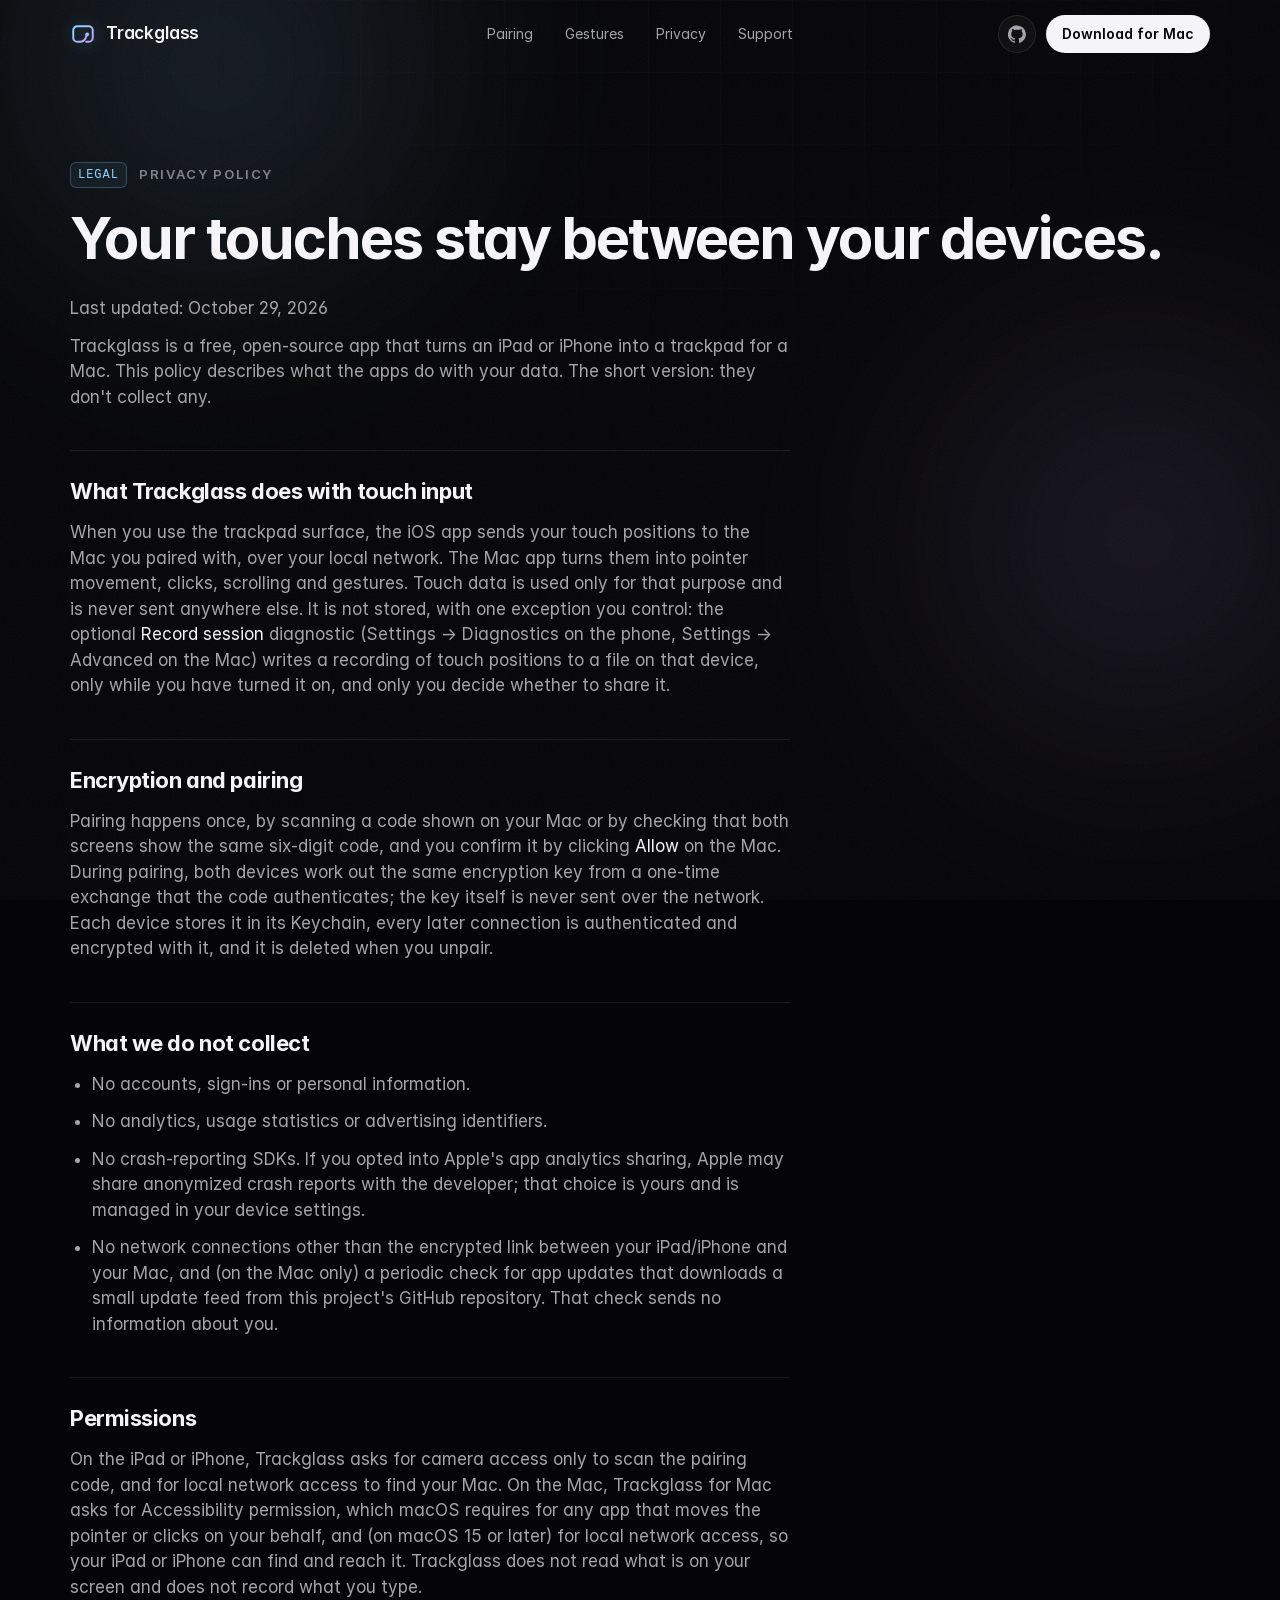
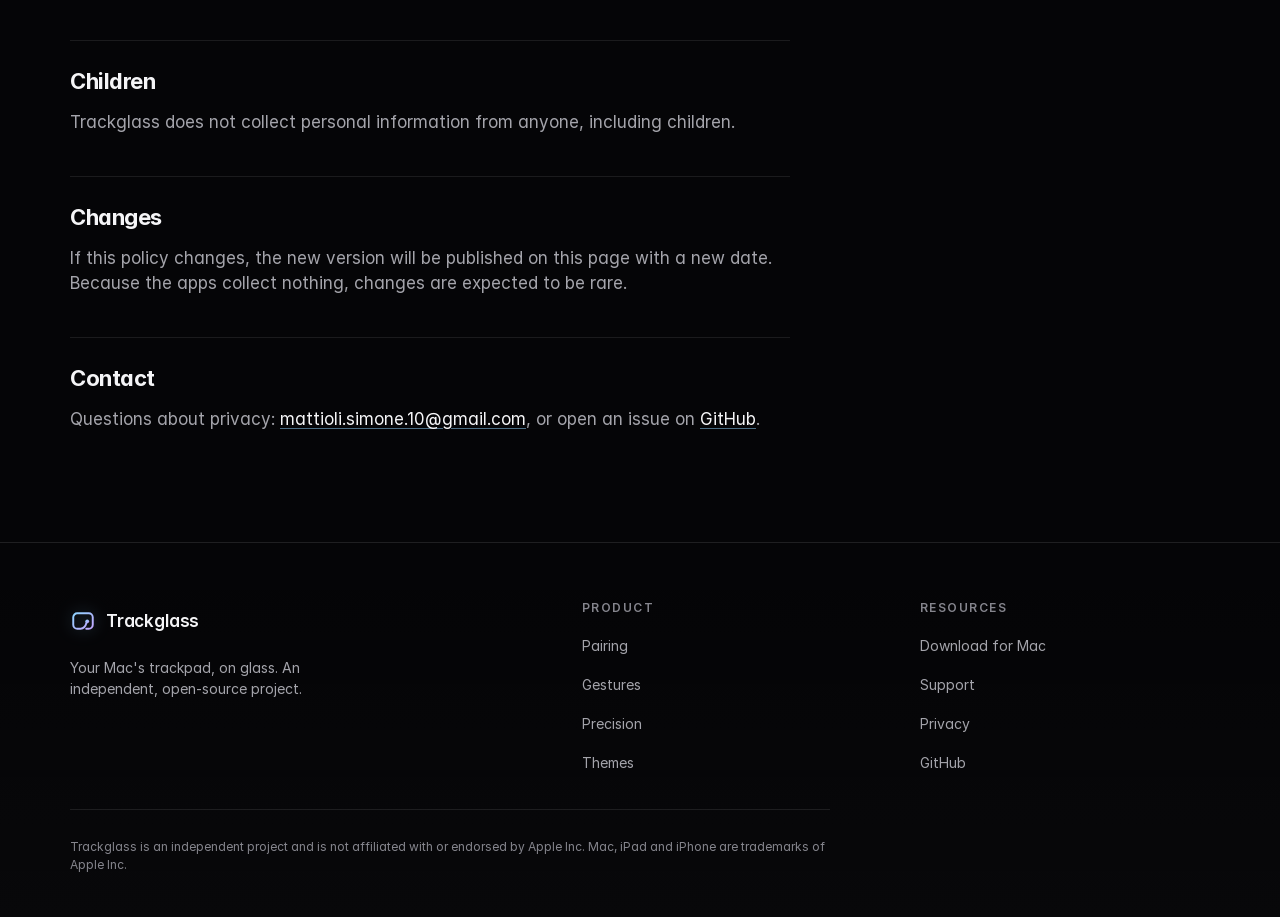
==== commit a5405ef9: "docs: round 4 review fixes and spec amendments" ====
--- a/website/privacy.html
+++ b/website/privacy.html
@@ -76,7 +76,7 @@
       <p>When you use the trackpad surface, the iOS app sends your touch positions to the Mac you paired with, over your local network. The Mac app turns them into pointer movement, clicks, scrolling and gestures. Touch data is used only for that purpose and is never sent anywhere else. It is not stored, with one exception you control: the optional <em>Record session</em> diagnostic (Settings → Diagnostics on the phone, Settings → Advanced on the Mac) writes a recording of touch positions to a file on that device, only while you have turned it on, and only you decide whether to share it.</p>
 
       <h2>Encryption and pairing</h2>
-      <p>Pairing happens once, by scanning a code shown on your Mac or typing a 6-digit code, and you confirm it by clicking <em>Allow</em> on the Mac. During pairing, both devices work out the same encryption key from a one-time exchange protected by that code; the key itself is never sent over the network. Each device stores it in its Keychain, every later connection is authenticated and encrypted with it, and it is deleted when you unpair.</p>
+      <p>Pairing happens once, by scanning a code shown on your Mac or by checking that both screens show the same six-digit code, and you confirm it by clicking <em>Allow</em> on the Mac. During pairing, both devices work out the same encryption key from a one-time exchange that the code authenticates; the key itself is never sent over the network. Each device stores it in its Keychain, every later connection is authenticated and encrypted with it, and it is deleted when you unpair.</p>
 
       <h2>What we do not collect</h2>
       <ul>
